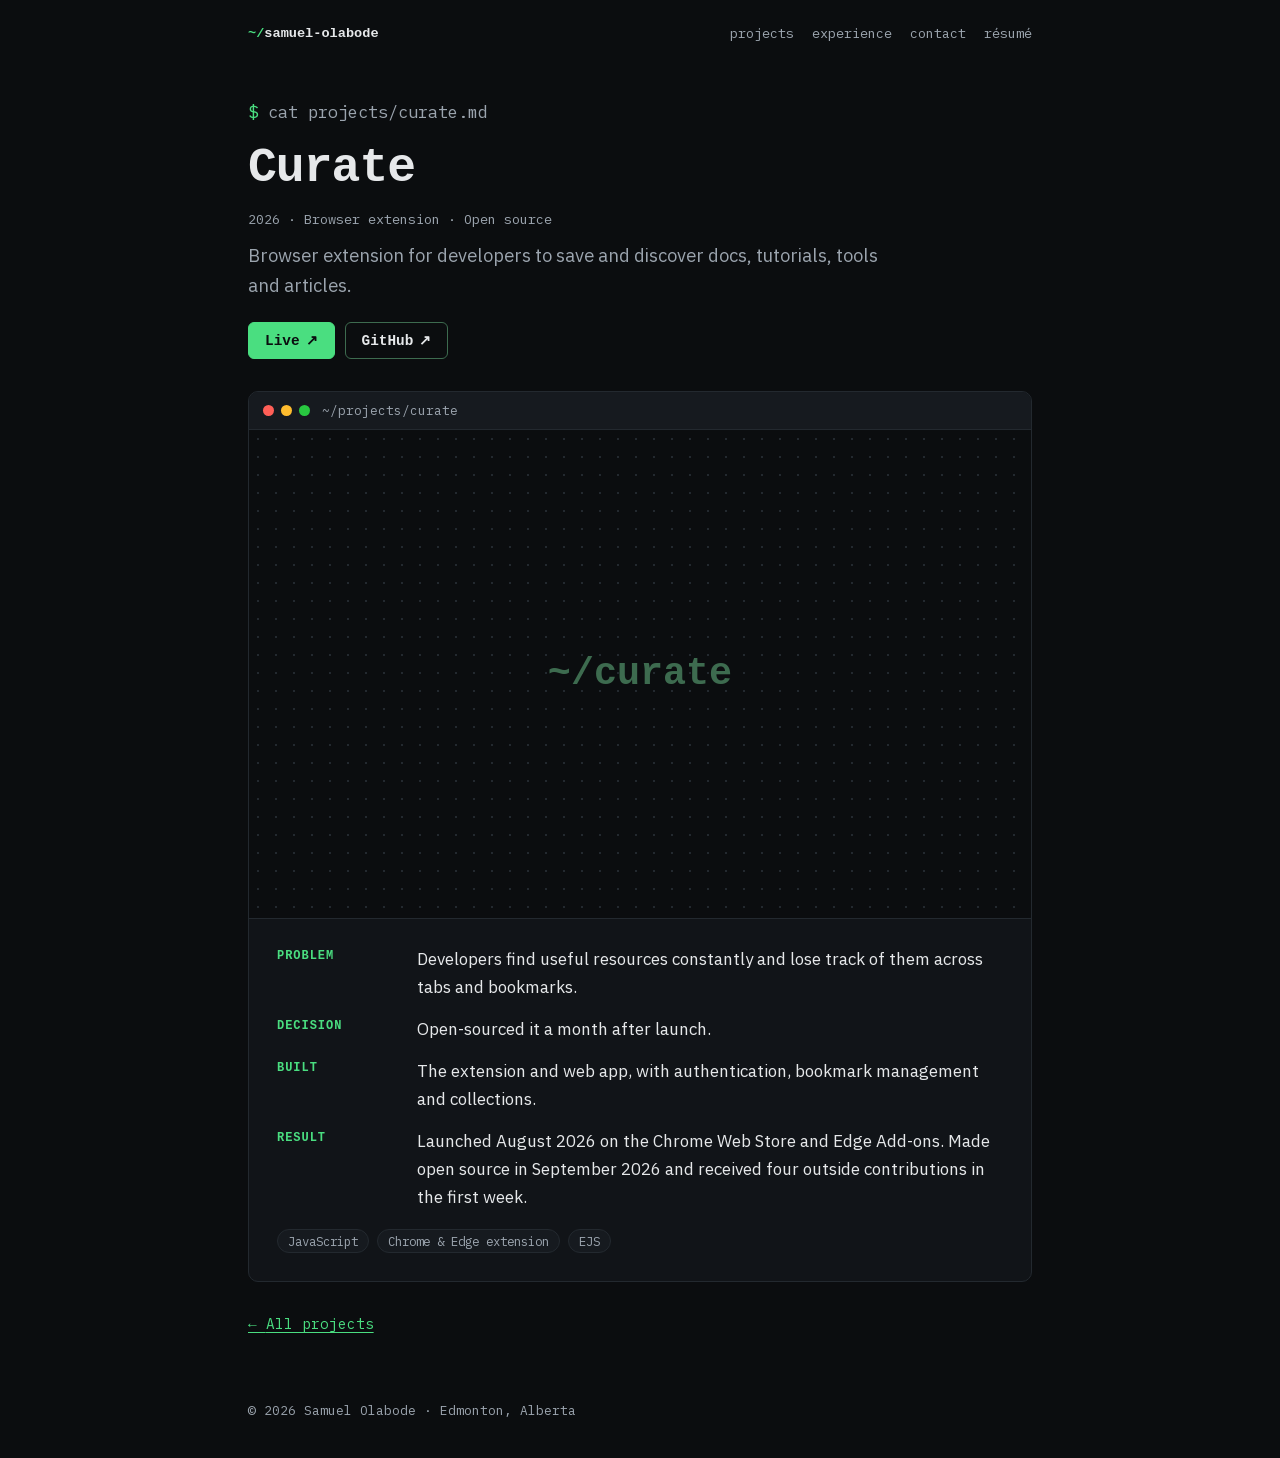
==== projects/curate/index.html @ 2cb4dd78 "Enhance index.html with additional metadata and links Added theme color and color scheme meta tags, " ====
<!DOCTYPE html>
<html lang="en">
<head>
  <meta charset="utf-8">
  <meta name="viewport" content="width=device-width, initial-scale=1">
  <title>Curate · Samuel Olabode</title>
  <meta name="description" content="Curate: a browser extension for developers to save and organize resources, live on the Chrome Web Store and Edge Add-ons. Case study by Samuel Olabode.">
  <meta name="author" content="Samuel Olabode">
  <meta name="theme-color" content="#0b0d0f">
  <meta name="color-scheme" content="dark">
  <link rel="canonical" href="https://devolabode.github.io/projects/curate/">
  <link rel="icon" href="/favicon.svg" type="image/svg+xml">
  <link rel="apple-touch-icon" href="/apple-touch-icon.png">

  <meta property="og:type" content="article">
  <meta property="og:title" content="Curate · Samuel Olabode">
  <meta property="og:description" content="A browser extension for developers to save and organize resources, live on the Chrome Web Store and Edge Add-ons.">
  <meta property="og:url" content="https://devolabode.github.io/projects/curate/">
  <meta property="og:site_name" content="Samuel Olabode">
  <meta property="og:image" content="https://devolabode.github.io/assets/og.png">
  <meta property="og:image:width" content="1200">
  <meta property="og:image:height" content="630">
  <meta property="og:image:alt" content="Terminal window reading: $ whoami, Samuel Olabode, full-stack and backend developer.">
  <meta name="twitter:card" content="summary_large_image">

  <link rel="preload" href="/assets/fonts/plex-mono-400.woff2" as="font" type="font/woff2" crossorigin>
  <link rel="preload" href="/assets/fonts/plex-mono-600.woff2" as="font" type="font/woff2" crossorigin>
  <link rel="preload" href="/assets/fonts/plex-sans-400.woff2" as="font" type="font/woff2" crossorigin>
  <link rel="stylesheet" href="/assets/site.css">
</head>
<body>

  <!-- Nav and footer are repeated on every page (index.html and projects/*/index.html). Keep them in sync. -->
  <nav class="wrap nav" aria-label="Main">
    <a class="brand" href="/"><span class="ps" aria-hidden="true">~/</span>samuel-olabode</a>
    <ul>
      <li><a href="/#projects">projects</a></li>
      <li><a href="/#experience">experience</a></li>
      <li><a href="/#contact">contact</a></li>
      <li><a href="/assets/resume.pdf">résumé</a></li>
    </ul>
  </nav>

  <header class="wrap page-head">
    <p class="cmd"><span class="ps">$</span> cat projects/curate.md</p>
    <h1>Curate</h1>
    <p class="meta">2026 · Browser extension · Open source</p>
    <p class="sub">Browser extension for developers to save and discover docs, tutorials, tools and articles.</p>
    <div class="actions">
      <a class="btn btn-primary" href="https://curate-eight-omega.vercel.app">Live <span class="sr-only">site for Curate</span><span aria-hidden="true">↗</span></a>
      <a class="btn" href="https://github.com/DevOlabode/curate">GitHub <span class="sr-only">repository for Curate</span><span aria-hidden="true">↗</span></a>
    </div>
  </header>

  <main class="wrap">
    <div class="term pane">
      <div class="bar" aria-hidden="true"><span class="dots"><i></i><i></i><i></i></span><span>~/projects/curate</span></div>
      <div class="shot" data-label="~/curate"><img src="/assets/curate.webp" alt="Screenshot of Curate" width="1600" height="1000" fetchpriority="high" onerror="this.remove()"></div>
      <div class="body">
        <dl>
          <dt>Problem</dt>
          <dd>Developers find useful resources constantly and lose track of them across tabs and bookmarks.</dd>
          <dt>Decision</dt>
          <dd>Open-sourced it a month after launch.</dd>
          <dt>Built</dt>
          <dd>The extension and web app, with authentication, bookmark management and collections.</dd>
          <dt>Result</dt>
          <dd>Launched August 2026 on the Chrome Web Store and Edge Add-ons. Made open source in September 2026 and received four outside contributions in the first week.</dd>
          <!-- Room for more: Architecture, Lessons, ... (same dt/dd pattern) -->
        </dl>
        <ul class="pills" aria-label="Tech">
          <li>JavaScript</li><li>Chrome &amp; Edge extension</li><li>EJS</li>
        </ul>
      </div>
    </div>
    <a class="back" href="/#projects"><span aria-hidden="true">← </span>All projects</a>
  </main>

  <footer class="wrap">© 2026 Samuel Olabode · Edmonton, Alberta</footer>

</body>
</html>
---- assets/site.css ----
@font-face { font-family: "Plex Mono"; font-weight: 400; font-display: swap; src: url(fonts/plex-mono-400.woff2) format("woff2"); }
@font-face { font-family: "Plex Mono"; font-weight: 600; font-display: swap; src: url(fonts/plex-mono-600.woff2) format("woff2"); }
@font-face { font-family: "Plex Sans"; font-weight: 400; font-display: swap; src: url(fonts/plex-sans-400.woff2) format("woff2"); }

:root {
  --bg: #0b0d0f;
  --surface: #111418;
  --bar: #161a1f;
  --border: #23292f;
  --border-hi: #3d6b4f;
  --text: #e6e8ea;
  --muted: #9ba4ae;
  --accent: #4ade80;
  --accent-soft: #12261b;
  --mono: "Plex Mono", ui-monospace, SFMono-Regular, Menlo, Consolas, monospace;
  --sans: "Plex Sans", system-ui, -apple-system, "Segoe UI", sans-serif;
  --radius: 10px;
  color-scheme: dark;
}

*, *::before, *::after { box-sizing: border-box; }
html { -webkit-text-size-adjust: 100%; scroll-behavior: smooth; }
body {
  margin: 0;
  background: var(--bg);
  color: var(--text);
  font: 400 1.0625rem/1.65 var(--sans);
}
h1, h2, h3 { font-family: var(--mono); font-weight: 600; line-height: 1.2; margin: 0; }
p { margin: 0; }
a { color: var(--accent); text-underline-offset: 3px; text-decoration-thickness: 1px; }
a:hover { text-decoration-thickness: 2px; }
:focus-visible { outline: 2px solid var(--accent); outline-offset: 3px; border-radius: 4px; }
code { font: .9em var(--mono); color: var(--text); }
.sr-only { position: absolute; width: 1px; height: 1px; padding: 0; margin: -1px; overflow: hidden; clip: rect(0 0 0 0); white-space: nowrap; border: 0; }
.ps { color: var(--accent); }
.muted { color: var(--muted); }

.wrap { max-width: 52rem; margin-inline: auto; padding-inline: 16px; }

/* Nav */
.nav {
  display: flex; flex-wrap: wrap; align-items: center; justify-content: space-between;
  gap: 6px 20px; padding-block: 18px;
  font: .85rem var(--mono);
}
.nav a { color: var(--muted); text-decoration: none; }
.nav a:hover { color: var(--text); }
.nav .brand { color: var(--text); font-weight: 600; }
.nav ul { display: flex; flex-wrap: wrap; gap: 4px 18px; margin: 0; padding: 0; list-style: none; }

/* Terminal chrome, shared by the intro window and project panes */
.term { background: var(--surface); border: 1px solid var(--border); border-radius: var(--radius); overflow: hidden; }
.bar {
  display: flex; align-items: center; gap: 12px;
  padding: 10px 14px;
  background: var(--bar);
  border-bottom: 1px solid var(--border);
  font: .8rem var(--mono); color: var(--muted);
}
.dots { display: flex; gap: 7px; }
.dots i { width: 11px; height: 11px; border-radius: 50%; background: #ff5f57; }
.dots i:nth-child(2) { background: #febc2e; }
.dots i:nth-child(3) { background: #28c840; }
.bar span:last-child { overflow: hidden; text-overflow: ellipsis; white-space: nowrap; }

/* Intro */
.hero { padding-top: 16px; }
.hero .body { padding: 24px 20px 28px; }
.cmd { font-family: var(--mono); color: var(--muted); margin-bottom: 14px; }
.typed {
  display: inline-block; vertical-align: bottom;
  width: 6ch; overflow: hidden; white-space: nowrap;
  color: var(--text);
  animation: type .7s steps(6) .4s both;
}
.cursor {
  display: inline-block; vertical-align: text-bottom;
  width: .6em; height: 1.15em; margin-left: 3px;
  background: var(--accent);
  animation: blink 1.1s step-end infinite;
}
@keyframes type { from { width: 0; } }
@keyframes blink { 50% { opacity: 0; } }
@media (prefers-reduced-motion: reduce) {
  .typed, .cursor { animation: none; }
  html { scroll-behavior: auto; }
}
h1 { font-size: clamp(1.9rem, 7.5vw, 3rem); letter-spacing: -.02em; margin-bottom: 12px; }
.lead { font-size: 1.15rem; color: var(--muted); max-width: 36em; }
.now {
  margin-top: 22px; padding: 10px 14px;
  font: .9rem/1.55 var(--mono);
  background: var(--accent-soft);
  border-left: 3px solid var(--accent);
  border-radius: 0 6px 6px 0;
}
.now b { color: var(--accent); font-weight: 600; }

.actions { display: flex; flex-wrap: wrap; gap: 10px; margin-top: 22px; }
.btn {
  display: inline-flex; align-items: center; gap: 6px;
  padding: 9px 16px;
  font: 600 .9rem var(--mono);
  text-decoration: none;
  color: var(--text);
  border: 1px solid var(--border-hi);
  border-radius: 6px;
  transition: border-color .15s, background-color .15s;
}
.btn:hover { border-color: var(--accent); background: var(--accent-soft); }
.btn-primary { background: var(--accent); border-color: var(--accent); color: var(--bg); }
.btn-primary:hover { background: #6ee7a0; border-color: #6ee7a0; }

.pills { display: flex; flex-wrap: wrap; gap: 8px; padding: 0; margin: 0; list-style: none; }
.pills li {
  font: .78rem var(--mono); color: var(--muted);
  padding: 3px 10px;
  background: var(--bar); border: 1px solid var(--border); border-radius: 999px;
}
.skills { margin-top: 16px; }
.skills li { color: var(--text); }

/* Sections */
section { padding-top: 64px; }
h2 {
  display: flex; align-items: center; gap: 14px;
  font-size: 1.05rem; margin-bottom: 24px;
}
h2::after { content: ""; flex: 1; height: 1px; background: var(--border); }

/* Project panes */
.pane { margin-bottom: 24px; transition: border-color .15s; }
.pane:hover { border-color: var(--border-hi); }
.shot {
  position: relative; aspect-ratio: 16 / 10;
  border-bottom: 1px solid var(--border);
  background: radial-gradient(var(--border) 1px, transparent 1px) 0 0 / 18px 18px, var(--bg);
}
/* Cover shown until the screenshot in assets/ exists (the img removes itself on 404) */
.shot::before {
  content: attr(data-label) / "";
  position: absolute; inset: 0;
  display: grid; place-items: center;
  font: 600 clamp(1.4rem, 6vw, 2.4rem) var(--mono); color: var(--border-hi);
}
.shot img { position: absolute; inset: 0; width: 100%; height: 100%; object-fit: cover; }
.pane .body { padding: 20px; }
.pane h3 { font-size: 1.3rem; }
.meta { font: .8rem var(--mono); color: var(--muted); margin-top: 4px; }
.sub { color: var(--muted); margin: 12px 0 18px; }
dl { margin: 0; }
dt { font: 600 .75rem var(--mono); text-transform: uppercase; letter-spacing: .08em; color: var(--accent); }
dd { margin: 2px 0 14px; }
.pane .pills { margin-top: 4px; }

/* Project page */
.page-head { padding-top: 24px; margin-bottom: 32px; }
.page-head .meta { font-size: .85rem; }
.page-head .sub { font-size: 1.15rem; max-width: 36em; margin-bottom: 0; }
.back { display: inline-block; margin-top: 8px; font: .9rem var(--mono); }

/* Experience */
.xp { list-style: none; margin: 0; padding: 0; }
.xp li { padding: 18px 0; border-top: 1px dashed var(--border); }
.xp li:first-child { border-top: 0; padding-top: 0; }
.xp time { display: block; font: .8rem var(--mono); color: var(--muted); }
.xp h3 { font-size: 1rem; margin: 2px 0 6px; }

.about p { max-width: 38em; }

.contact { display: grid; grid-template-columns: max-content 1fr; gap: 8px 16px; font-family: var(--mono); font-size: .875rem; }
.contact dt { font: inherit; text-transform: none; letter-spacing: 0; color: var(--muted); }
.contact dd { margin: 0; overflow-wrap: anywhere; }

footer { padding: 64px 0 40px; font: .8rem var(--mono); color: var(--muted); }

@media (min-width: 640px) {
  .wrap { padding-inline: 24px; }
  .nav { padding-block: 24px; }
  .hero, .page-head { padding-top: 32px; }
  .hero .body { padding: 32px 36px 36px; }
  .pane .body { padding: 26px 28px 28px; }
  .pane dl { display: grid; grid-template-columns: 7.5rem 1fr; column-gap: 20px; }
  .pane dt { padding-top: 4px; }
  .pane dd { margin: 0 0 14px; }
  .xp li { display: grid; grid-template-columns: 9rem 1fr; gap: 20px; }
  .xp time { padding-top: 2px; }
  section { padding-top: 80px; }
  .contact { font-size: .95rem; column-gap: 24px; }
}
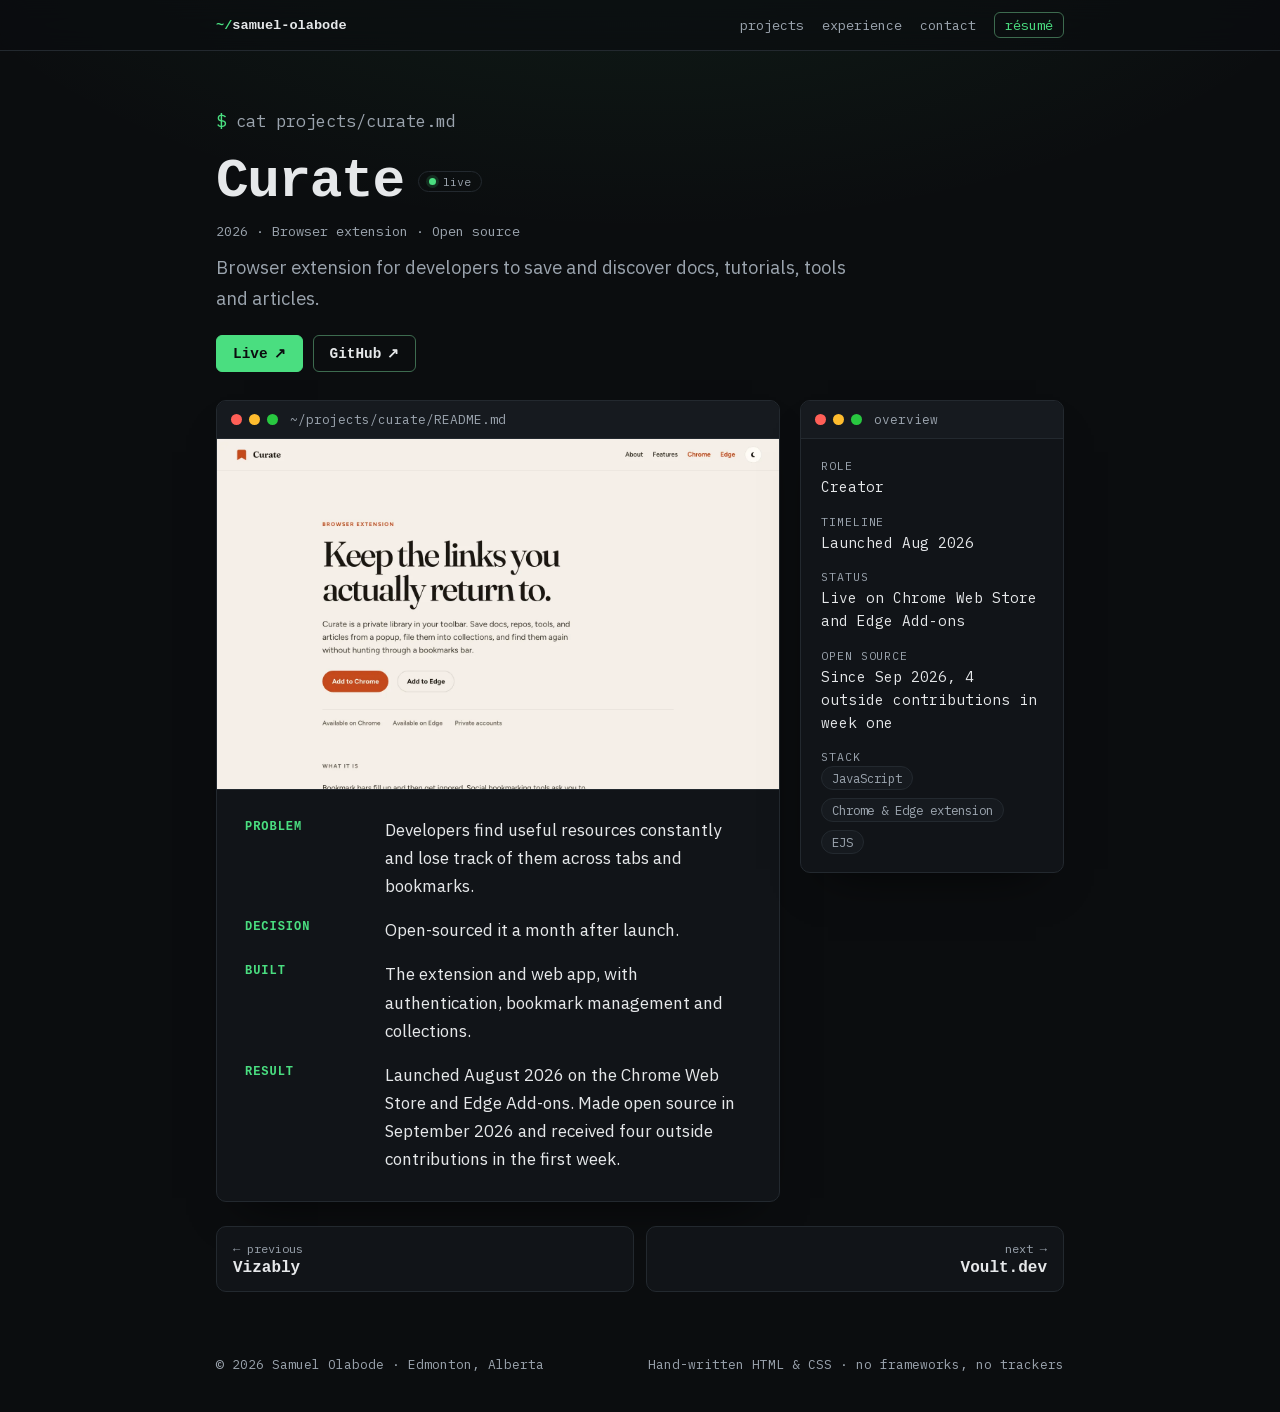
==== commit 56a5b85a: "Refactor project pages for consistency and accessibility Updated project HTML files to include a ski" ====
--- a/projects/curate/index.html
+++ b/projects/curate/index.html
@@ -30,53 +30,75 @@
 </head>
 <body>
 
-  <!-- Nav and footer are repeated on every page (index.html and projects/*/index.html). Keep them in sync. -->
-  <nav class="wrap nav" aria-label="Main">
-    <a class="brand" href="/"><span class="ps" aria-hidden="true">~/</span>samuel-olabode</a>
-    <ul>
-      <li><a href="/#projects">projects</a></li>
-      <li><a href="/#experience">experience</a></li>
-      <li><a href="/#contact">contact</a></li>
-      <li><a href="/assets/resume.pdf">résumé</a></li>
-    </ul>
-  </nav>
-
-  <header class="wrap page-head">
-    <p class="cmd"><span class="ps">$</span> cat projects/curate.md</p>
-    <h1>Curate</h1>
-    <p class="meta">2026 · Browser extension · Open source</p>
-    <p class="sub">Browser extension for developers to save and discover docs, tutorials, tools and articles.</p>
-    <div class="actions">
-      <a class="btn btn-primary" href="https://curate-eight-omega.vercel.app">Live <span class="sr-only">site for Curate</span><span aria-hidden="true">↗</span></a>
-      <a class="btn" href="https://github.com/DevOlabode/curate">GitHub <span class="sr-only">repository for Curate</span><span aria-hidden="true">↗</span></a>
-    </div>
+  <!-- Skip link, nav and footer are repeated on every page (index.html and projects/*/index.html). Keep them in sync. -->
+  <a class="skip" href="#main">Skip to content</a>
+  <header class="topbar">
+    <nav class="wrap nav" aria-label="Main">
+      <a class="brand" href="/"><span class="ps" aria-hidden="true">~/</span>samuel-olabode</a>
+      <ul>
+        <li><a href="/#projects">projects</a></li>
+        <li><a href="/#experience">experience</a></li>
+        <li><a href="/#contact">contact</a></li>
+        <li><a class="nav-cta" href="/assets/resume.pdf" target="_blank" rel="noopener">résumé</a></li>
+      </ul>
+    </nav>
   </header>
 
-  <main class="wrap">
-    <div class="term pane">
-      <div class="bar" aria-hidden="true"><span class="dots"><i></i><i></i><i></i></span><span>~/projects/curate</span></div>
-      <div class="shot" data-label="~/curate"><img src="/assets/curate.webp" alt="Screenshot of Curate" width="1600" height="1000" fetchpriority="high" onerror="this.remove()"></div>
-      <div class="body">
-        <dl>
-          <dt>Problem</dt>
-          <dd>Developers find useful resources constantly and lose track of them across tabs and bookmarks.</dd>
-          <dt>Decision</dt>
-          <dd>Open-sourced it a month after launch.</dd>
-          <dt>Built</dt>
-          <dd>The extension and web app, with authentication, bookmark management and collections.</dd>
-          <dt>Result</dt>
-          <dd>Launched August 2026 on the Chrome Web Store and Edge Add-ons. Made open source in September 2026 and received four outside contributions in the first week.</dd>
-          <!-- Room for more: Architecture, Lessons, ... (same dt/dd pattern) -->
-        </dl>
-        <ul class="pills" aria-label="Tech">
-          <li>JavaScript</li><li>Chrome &amp; Edge extension</li><li>EJS</li>
-        </ul>
+  <main id="main" class="wrap">
+    <div class="page-head">
+      <p class="cmd"><span class="ps">$</span> cat projects/curate.md</p>
+      <div class="head-row"><h1>Curate</h1><span class="badge">live</span></div>
+      <p class="meta">2026 · Browser extension · Open source</p>
+      <p class="sub">Browser extension for developers to save and discover docs, tutorials, tools and articles.</p>
+      <div class="actions">
+        <a class="btn btn-primary" href="https://curate-eight-omega.vercel.app" target="_blank" rel="noopener">Live <span class="sr-only">site for Curate</span><span aria-hidden="true">↗</span></a>
+        <a class="btn" href="https://github.com/DevOlabode/curate" target="_blank" rel="noopener">GitHub <span class="sr-only">repository for Curate</span><span aria-hidden="true">↗</span></a>
       </div>
     </div>
-    <a class="back" href="/#projects"><span aria-hidden="true">← </span>All projects</a>
+
+    <div class="case">
+      <article class="term pane">
+        <div class="bar" aria-hidden="true"><span class="dots"><i></i><i></i><i></i></span><span>~/projects/curate/README.md</span></div>
+        <div class="shot" data-label="~/curate"><img src="/assets/curate.webp" alt="Screenshot of Curate" width="1600" height="1000" fetchpriority="high" onerror="this.remove()"></div>
+        <div class="body">
+          <dl class="story">
+            <dt>Problem</dt>
+            <dd>Developers find useful resources constantly and lose track of them across tabs and bookmarks.</dd>
+            <dt>Decision</dt>
+            <dd>Open-sourced it a month after launch.</dd>
+            <dt>Built</dt>
+            <dd>The extension and web app, with authentication, bookmark management and collections.</dd>
+            <dt>Result</dt>
+            <dd>Launched August 2026 on the Chrome Web Store and Edge Add-ons. Made open source in September 2026 and received four outside contributions in the first week.</dd>
+            <!-- Room for more: Architecture, Lessons, ... (same dt/dd pattern) -->
+          </dl>
+        </div>
+      </article>
+
+      <aside class="term overview" aria-label="Project overview">
+        <div class="bar" aria-hidden="true"><span class="dots"><i></i><i></i><i></i></span><span>overview</span></div>
+        <div class="body">
+          <dl class="kv stacked">
+            <dt>Role</dt><dd>Creator</dd>
+            <dt>Timeline</dt><dd>Launched Aug 2026</dd>
+            <dt>Status</dt><dd>Live on Chrome Web Store and Edge Add-ons</dd>
+            <dt>Open source</dt><dd>Since Sep 2026, 4 outside contributions in week one</dd>
+            <dt>Stack</dt><dd><ul class="pills"><li>JavaScript</li><li>Chrome &amp; Edge extension</li><li>EJS</li></ul></dd>
+          </dl>
+        </div>
+      </aside>
+    </div>
+
+    <nav class="pager" aria-label="More projects">
+      <a href="/projects/vizably/"><small>← previous</small>Vizably</a>
+      <a class="next" href="/projects/voult/"><small>next →</small>Voult.dev</a>
+    </nav>
   </main>
 
-  <footer class="wrap">© 2026 Samuel Olabode · Edmonton, Alberta</footer>
+  <footer class="wrap">
+    <span>© 2026 Samuel Olabode · Edmonton, Alberta</span>
+    <span>Hand-written HTML &amp; CSS · no frameworks, no trackers</span>
+  </footer>
 
 </body>
 </html>
--- a/assets/site.css
+++ b/assets/site.css
@@ -12,45 +12,66 @@
   --muted: #9ba4ae;
   --accent: #4ade80;
   --accent-soft: #12261b;
+  --amber: #fbbf24;
   --mono: "Plex Mono", ui-monospace, SFMono-Regular, Menlo, Consolas, monospace;
   --sans: "Plex Sans", system-ui, -apple-system, "Segoe UI", sans-serif;
   --radius: 10px;
+  --max: 56rem;
   color-scheme: dark;
 }
 
 *, *::before, *::after { box-sizing: border-box; }
-html { -webkit-text-size-adjust: 100%; scroll-behavior: smooth; }
+html { -webkit-text-size-adjust: 100%; scroll-behavior: smooth; scroll-padding-top: 80px; }
 body {
   margin: 0;
-  background: var(--bg);
   color: var(--text);
   font: 400 1.0625rem/1.65 var(--sans);
-}
+  background: radial-gradient(1100px 560px at 50% -160px, rgb(74 222 128 / .09), transparent 70%) no-repeat, var(--bg);
+}
+::selection { background: var(--accent); color: var(--bg); }
 h1, h2, h3 { font-family: var(--mono); font-weight: 600; line-height: 1.2; margin: 0; }
 p { margin: 0; }
 a { color: var(--accent); text-underline-offset: 3px; text-decoration-thickness: 1px; }
 a:hover { text-decoration-thickness: 2px; }
+a[target="_blank"]:not(.btn, .nav-cta)::after { content: "↗" / ""; display: inline-block; margin-left: 2px; font-size: .75em; }
 :focus-visible { outline: 2px solid var(--accent); outline-offset: 3px; border-radius: 4px; }
 code { font: .9em var(--mono); color: var(--text); }
 .sr-only { position: absolute; width: 1px; height: 1px; padding: 0; margin: -1px; overflow: hidden; clip: rect(0 0 0 0); white-space: nowrap; border: 0; }
 .ps { color: var(--accent); }
 .muted { color: var(--muted); }
-
-.wrap { max-width: 52rem; margin-inline: auto; padding-inline: 16px; }
-
-/* Nav */
+.skip {
+  position: absolute; left: 16px; top: -100px; z-index: 20;
+  padding: 8px 14px; border-radius: 6px;
+  background: var(--accent); color: var(--bg); font: 600 .9rem var(--mono); text-decoration: none;
+}
+.skip:focus { top: 12px; }
+
+.wrap { max-width: var(--max); margin-inline: auto; padding-inline: 16px; }
+
+/* Top bar */
+.topbar { border-bottom: 1px solid var(--border); background: rgb(11 13 15 / .85); }
+@supports (backdrop-filter: blur(1px)) or (-webkit-backdrop-filter: blur(1px)) {
+  .topbar { background: rgb(11 13 15 / .6); -webkit-backdrop-filter: blur(12px); backdrop-filter: blur(12px); }
+}
 .nav {
   display: flex; flex-wrap: wrap; align-items: center; justify-content: space-between;
-  gap: 6px 20px; padding-block: 18px;
+  gap: 8px 20px; padding-block: 14px;
   font: .85rem var(--mono);
 }
 .nav a { color: var(--muted); text-decoration: none; }
 .nav a:hover { color: var(--text); }
 .nav .brand { color: var(--text); font-weight: 600; }
-.nav ul { display: flex; flex-wrap: wrap; gap: 4px 18px; margin: 0; padding: 0; list-style: none; }
-
-/* Terminal chrome, shared by the intro window and project panes */
-.term { background: var(--surface); border: 1px solid var(--border); border-radius: var(--radius); overflow: hidden; }
+.nav ul { display: flex; flex-wrap: wrap; align-items: center; gap: 4px 18px; margin: 0; padding: 0; list-style: none; }
+.nav .nav-cta { color: var(--accent); border: 1px solid var(--border-hi); border-radius: 6px; padding: 3px 10px; }
+.nav .nav-cta:hover { color: var(--accent); border-color: var(--accent); background: var(--accent-soft); }
+
+/* Terminal chrome */
+.term {
+  background: var(--surface);
+  border: 1px solid var(--border); border-radius: var(--radius);
+  overflow: hidden;
+  box-shadow: 0 24px 48px -28px rgb(0 0 0 / .8);
+}
 .bar {
   display: flex; align-items: center; gap: 12px;
   padding: 10px 14px;
@@ -58,14 +79,21 @@
   border-bottom: 1px solid var(--border);
   font: .8rem var(--mono); color: var(--muted);
 }
-.dots { display: flex; gap: 7px; }
+.dots { display: flex; gap: 7px; flex: none; }
 .dots i { width: 11px; height: 11px; border-radius: 50%; background: #ff5f57; }
 .dots i:nth-child(2) { background: #febc2e; }
 .dots i:nth-child(3) { background: #28c840; }
 .bar span:last-child { overflow: hidden; text-overflow: ellipsis; white-space: nowrap; }
 
-/* Intro */
-.hero { padding-top: 16px; }
+/* Hero */
+.hero { position: relative; padding-top: 32px; }
+.hero::before {
+  content: ""; position: absolute; z-index: -1; inset: -60px 0 auto; height: 560px; pointer-events: none;
+  background: radial-gradient(var(--border) 1px, transparent 1px) 0 0 / 22px 22px;
+  -webkit-mask-image: radial-gradient(ellipse 60% 55% at 50% 40%, #000 20%, transparent 75%);
+  mask-image: radial-gradient(ellipse 60% 55% at 50% 40%, #000 20%, transparent 75%);
+}
+.hero .term { box-shadow: 0 0 0 1px rgb(74 222 128 / .06), 0 40px 90px -40px rgb(74 222 128 / .22), 0 24px 48px -24px rgb(0 0 0 / .8); }
 .hero .body { padding: 24px 20px 28px; }
 .cmd { font-family: var(--mono); color: var(--muted); margin-bottom: 14px; }
 .typed {
@@ -85,9 +113,11 @@
 @media (prefers-reduced-motion: reduce) {
   .typed, .cursor { animation: none; }
   html { scroll-behavior: auto; }
-}
-h1 { font-size: clamp(1.9rem, 7.5vw, 3rem); letter-spacing: -.02em; margin-bottom: 12px; }
-.lead { font-size: 1.15rem; color: var(--muted); max-width: 36em; }
+  * { transition: none !important; }
+}
+h1 { font-size: clamp(2rem, 8vw, 3.4rem); letter-spacing: -.025em; margin-bottom: 10px; }
+.role { font: 600 clamp(1rem, 3.6vw, 1.2rem) var(--mono); color: var(--accent); margin-bottom: 14px; }
+.lead { font-size: 1.15rem; color: var(--muted); max-width: 34em; }
 .now {
   margin-top: 22px; padding: 10px 14px;
   font: .9rem/1.55 var(--mono);
@@ -96,7 +126,25 @@
   border-radius: 0 6px 6px 0;
 }
 .now b { color: var(--accent); font-weight: 600; }
-
+.statusline {
+  display: flex; justify-content: space-between; gap: 12px;
+  background: var(--bar); border-top: 1px solid var(--border);
+  font: .72rem/1 var(--mono); color: var(--muted);
+}
+.statusline span { padding: 6px 0; }
+.statusline .mode { padding-inline: 10px; background: var(--accent); color: var(--bg); font-weight: 600; }
+.statusline .file { display: none; }
+.statusline span:last-child { padding-right: 14px; }
+
+.skills { margin-top: 24px; }
+.skills li { color: var(--text); }
+
+.stats { display: grid; grid-template-columns: repeat(2, minmax(0, 1fr)); gap: 12px; margin: 28px 0 0; padding: 0; list-style: none; }
+.stats li { padding: 16px 18px; background: var(--surface); border: 1px solid var(--border); border-radius: var(--radius); }
+.stats b { display: block; font: 600 1.75rem/1.1 var(--mono); color: var(--accent); }
+.stats span { display: block; margin-top: 6px; font-size: .85rem; line-height: 1.45; color: var(--muted); }
+
+/* Buttons and pills */
 .actions { display: flex; flex-wrap: wrap; gap: 10px; margin-top: 22px; }
 .btn {
   display: inline-flex; align-items: center; gap: 6px;
@@ -106,11 +154,11 @@
   color: var(--text);
   border: 1px solid var(--border-hi);
   border-radius: 6px;
-  transition: border-color .15s, background-color .15s;
+  transition: border-color .15s, background-color .15s, box-shadow .15s;
 }
 .btn:hover { border-color: var(--accent); background: var(--accent-soft); }
 .btn-primary { background: var(--accent); border-color: var(--accent); color: var(--bg); }
-.btn-primary:hover { background: #6ee7a0; border-color: #6ee7a0; }
+.btn-primary:hover { background: #6ee7a0; border-color: #6ee7a0; box-shadow: 0 0 0 4px rgb(74 222 128 / .15); }
 
 .pills { display: flex; flex-wrap: wrap; gap: 8px; padding: 0; margin: 0; list-style: none; }
 .pills li {
@@ -118,74 +166,145 @@
   padding: 3px 10px;
   background: var(--bar); border: 1px solid var(--border); border-radius: 999px;
 }
-.skills { margin-top: 16px; }
-.skills li { color: var(--text); }
+
+.badge {
+  display: inline-flex; align-items: center; gap: 7px; flex: none;
+  padding: 2px 10px;
+  font: .72rem var(--mono); color: var(--muted);
+  border: 1px solid var(--border); border-radius: 999px;
+}
+.badge::before { content: ""; width: 7px; height: 7px; border-radius: 50%; background: var(--accent); box-shadow: 0 0 0 3px rgb(74 222 128 / .15); }
+.badge.soon::before { background: var(--amber); box-shadow: 0 0 0 3px rgb(251 191 36 / .15); }
 
 /* Sections */
-section { padding-top: 64px; }
+section { padding-top: 72px; }
 h2 {
   display: flex; align-items: center; gap: 14px;
   font-size: 1.05rem; margin-bottom: 24px;
 }
 h2::after { content: ""; flex: 1; height: 1px; background: var(--border); }
 
-/* Project panes */
-.pane { margin-bottom: 24px; transition: border-color .15s; }
-.pane:hover { border-color: var(--border-hi); }
+/* Project cards (home) and panes (case studies) */
+.pane { margin-bottom: 20px; }
+.card { transition: border-color .2s, box-shadow .2s; }
+.card:hover { border-color: var(--border-hi); box-shadow: 0 0 0 1px rgb(74 222 128 / .08), 0 28px 56px -30px rgb(74 222 128 / .3); }
 .shot {
-  position: relative; aspect-ratio: 16 / 10;
+  position: relative; aspect-ratio: 16 / 10; overflow: hidden;
   border-bottom: 1px solid var(--border);
-  background: radial-gradient(var(--border) 1px, transparent 1px) 0 0 / 18px 18px, var(--bg);
+  background:
+    radial-gradient(60% 70% at 50% 50%, rgb(74 222 128 / .07), transparent 70%),
+    radial-gradient(var(--border) 1px, transparent 1px) 0 0 / 18px 18px,
+    var(--bg);
 }
 /* Cover shown until the screenshot in assets/ exists (the img removes itself on 404) */
 .shot::before {
   content: attr(data-label) / "";
   position: absolute; inset: 0;
   display: grid; place-items: center;
-  font: 600 clamp(1.4rem, 6vw, 2.4rem) var(--mono); color: var(--border-hi);
+  font: 600 clamp(1.3rem, 5vw, 2.2rem) var(--mono); color: var(--border-hi);
 }
 .shot img { position: absolute; inset: 0; width: 100%; height: 100%; object-fit: cover; }
 .pane .body { padding: 20px; }
-.pane h3 { font-size: 1.3rem; }
+.card-head { display: flex; flex-wrap: wrap; align-items: center; justify-content: space-between; gap: 6px 12px; }
+.card h3 { font-size: 1.35rem; }
+.card h3 a { color: var(--text); text-decoration: none; }
+.card h3 a:hover { color: var(--accent); }
 .meta { font: .8rem var(--mono); color: var(--muted); margin-top: 4px; }
 .sub { color: var(--muted); margin: 12px 0 18px; }
-dl { margin: 0; }
-dt { font: 600 .75rem var(--mono); text-transform: uppercase; letter-spacing: .08em; color: var(--accent); }
-dd { margin: 2px 0 14px; }
-.pane .pills { margin-top: 4px; }
-
-/* Project page */
-.page-head { padding-top: 24px; margin-bottom: 32px; }
-.page-head .meta { font-size: .85rem; }
+
+/* Problem / Decision / Built / Result */
+.story { margin: 0; }
+.story dt { font: 600 .75rem var(--mono); text-transform: uppercase; letter-spacing: .08em; color: var(--accent); }
+.story dd { margin: 2px 0 16px; }
+.story dd:last-of-type { margin-bottom: 0; }
+
+/* Key/value lists (about facts, contact, overview) */
+.kv { display: grid; margin: 0; font: .9rem/1.6 var(--mono); }
+.kv dt { color: var(--muted); }
+.kv dd { margin: 0 0 10px; overflow-wrap: anywhere; }
+.kv.stacked dt { font-size: .72rem; text-transform: uppercase; letter-spacing: .08em; }
+.kv.stacked dd { margin-bottom: 14px; }
+.kv.stacked dd:last-of-type { margin-bottom: 0; }
+
+/* Experience timeline */
+.xp { list-style: none; margin: 0; padding: 0; }
+.xp > li { position: relative; margin-left: 5px; padding: 0 0 32px 26px; border-left: 1px solid var(--border); }
+.xp > li:last-child { border-left-color: transparent; padding-bottom: 0; }
+.xp > li::before {
+  content: ""; position: absolute; left: -6px; top: 4px;
+  width: 11px; height: 11px; border-radius: 50%;
+  background: var(--bg); border: 2px solid var(--accent);
+}
+.xp time { display: block; font: .8rem var(--mono); color: var(--muted); }
+.xp h3 { font-size: 1.05rem; margin: 4px 0 8px; }
+.xp p { max-width: 40em; }
+.xp .pills { margin-top: 12px; }
+
+/* About */
+.about-grid { display: grid; gap: 24px; }
+.prose p { max-width: 38em; }
+.prose p + p { margin-top: 1em; }
+.facts { padding: 18px 20px; background: var(--surface); border: 1px solid var(--border); border-radius: var(--radius); align-self: start; }
+
+/* Contact */
+.cta .body { display: grid; gap: 28px; padding: 24px 20px; }
+.cta h3 { font-size: 1.5rem; margin-bottom: 8px; }
+.cta p { color: var(--muted); max-width: 30em; }
+
+/* Case study page */
+.page-head { padding-top: 32px; margin-bottom: 28px; }
+.page-head .head-row { display: flex; flex-wrap: wrap; align-items: center; gap: 8px 14px; }
+.page-head h1 { margin-bottom: 0; }
+.page-head .meta { font-size: .85rem; margin-top: 8px; }
 .page-head .sub { font-size: 1.15rem; max-width: 36em; margin-bottom: 0; }
-.back { display: inline-block; margin-top: 8px; font: .9rem var(--mono); }
-
-/* Experience */
-.xp { list-style: none; margin: 0; padding: 0; }
-.xp li { padding: 18px 0; border-top: 1px dashed var(--border); }
-.xp li:first-child { border-top: 0; padding-top: 0; }
-.xp time { display: block; font: .8rem var(--mono); color: var(--muted); }
-.xp h3 { font-size: 1rem; margin: 2px 0 6px; }
-
-.about p { max-width: 38em; }
-
-.contact { display: grid; grid-template-columns: max-content 1fr; gap: 8px 16px; font-family: var(--mono); font-size: .875rem; }
-.contact dt { font: inherit; text-transform: none; letter-spacing: 0; color: var(--muted); }
-.contact dd { margin: 0; overflow-wrap: anywhere; }
-
-footer { padding: 64px 0 40px; font: .8rem var(--mono); color: var(--muted); }
+.case { display: grid; gap: 20px; }
+.overview .body { padding: 18px 20px; }
+.pager { display: grid; grid-template-columns: 1fr 1fr; gap: 12px; margin-top: 24px; }
+.pager a {
+  display: block; padding: 14px 16px;
+  background: var(--surface); border: 1px solid var(--border); border-radius: var(--radius);
+  font: 600 1rem var(--mono); color: var(--text); text-decoration: none;
+  transition: border-color .15s;
+}
+.pager a:hover { border-color: var(--accent); }
+.pager small { display: block; margin-bottom: 2px; font: 400 .75rem var(--mono); color: var(--muted); }
+.pager .next { text-align: right; }
+
+footer {
+  display: flex; flex-wrap: wrap; justify-content: space-between; gap: 8px 24px;
+  padding-block: 64px 40px;
+  font: .8rem var(--mono); color: var(--muted);
+}
+
+@media (min-width: 480px) {
+  .kv:not(.stacked) { grid-template-columns: max-content 1fr; column-gap: 20px; row-gap: 8px; }
+  .kv:not(.stacked) dd { margin: 0; }
+}
 
 @media (min-width: 640px) {
   .wrap { padding-inline: 24px; }
-  .nav { padding-block: 24px; }
-  .hero, .page-head { padding-top: 32px; }
-  .hero .body { padding: 32px 36px 36px; }
+  .topbar { position: sticky; top: 0; z-index: 10; }
+  .nav { padding-block: 16px; }
+  .hero, .page-head { padding-top: 56px; }
+  .hero .body { padding: 36px 40px 40px; }
+  .statusline .file { display: inline; }
   .pane .body { padding: 26px 28px 28px; }
-  .pane dl { display: grid; grid-template-columns: 7.5rem 1fr; column-gap: 20px; }
-  .pane dt { padding-top: 4px; }
-  .pane dd { margin: 0 0 14px; }
-  .xp li { display: grid; grid-template-columns: 9rem 1fr; gap: 20px; }
-  .xp time { padding-top: 2px; }
-  section { padding-top: 80px; }
-  .contact { font-size: .95rem; column-gap: 24px; }
-}
+  .story { display: grid; grid-template-columns: 7.5rem 1fr; column-gap: 20px; }
+  .story dt { padding-top: 4px; }
+  .story dd { margin: 0 0 16px; }
+  section { padding-top: 96px; }
+  .cta .body { padding: 32px 36px; }
+}
+
+@media (min-width: 860px) {
+  .stats { grid-template-columns: repeat(4, minmax(0, 1fr)); }
+  .split { display: grid; grid-template-columns: minmax(0, 1fr) minmax(0, 1.1fr); }
+  .split .shot { align-self: start; margin: 24px 0 24px 24px; border: 1px solid var(--border); border-radius: 8px; }
+  .split .body { display: flex; flex-direction: column; }
+  .split .actions { margin-top: auto; padding-top: 20px; }
+  .about-grid { grid-template-columns: minmax(0, 1.6fr) minmax(0, 1fr); gap: 40px; }
+  .cta .body { grid-template-columns: minmax(0, 1fr) auto; align-items: center; gap: 48px; }
+  .case { grid-template-columns: minmax(0, 1fr) 16.5rem; align-items: start; }
+  .case .pane { margin-bottom: 0; }
+  .case .overview { position: sticky; top: 88px; }
+}
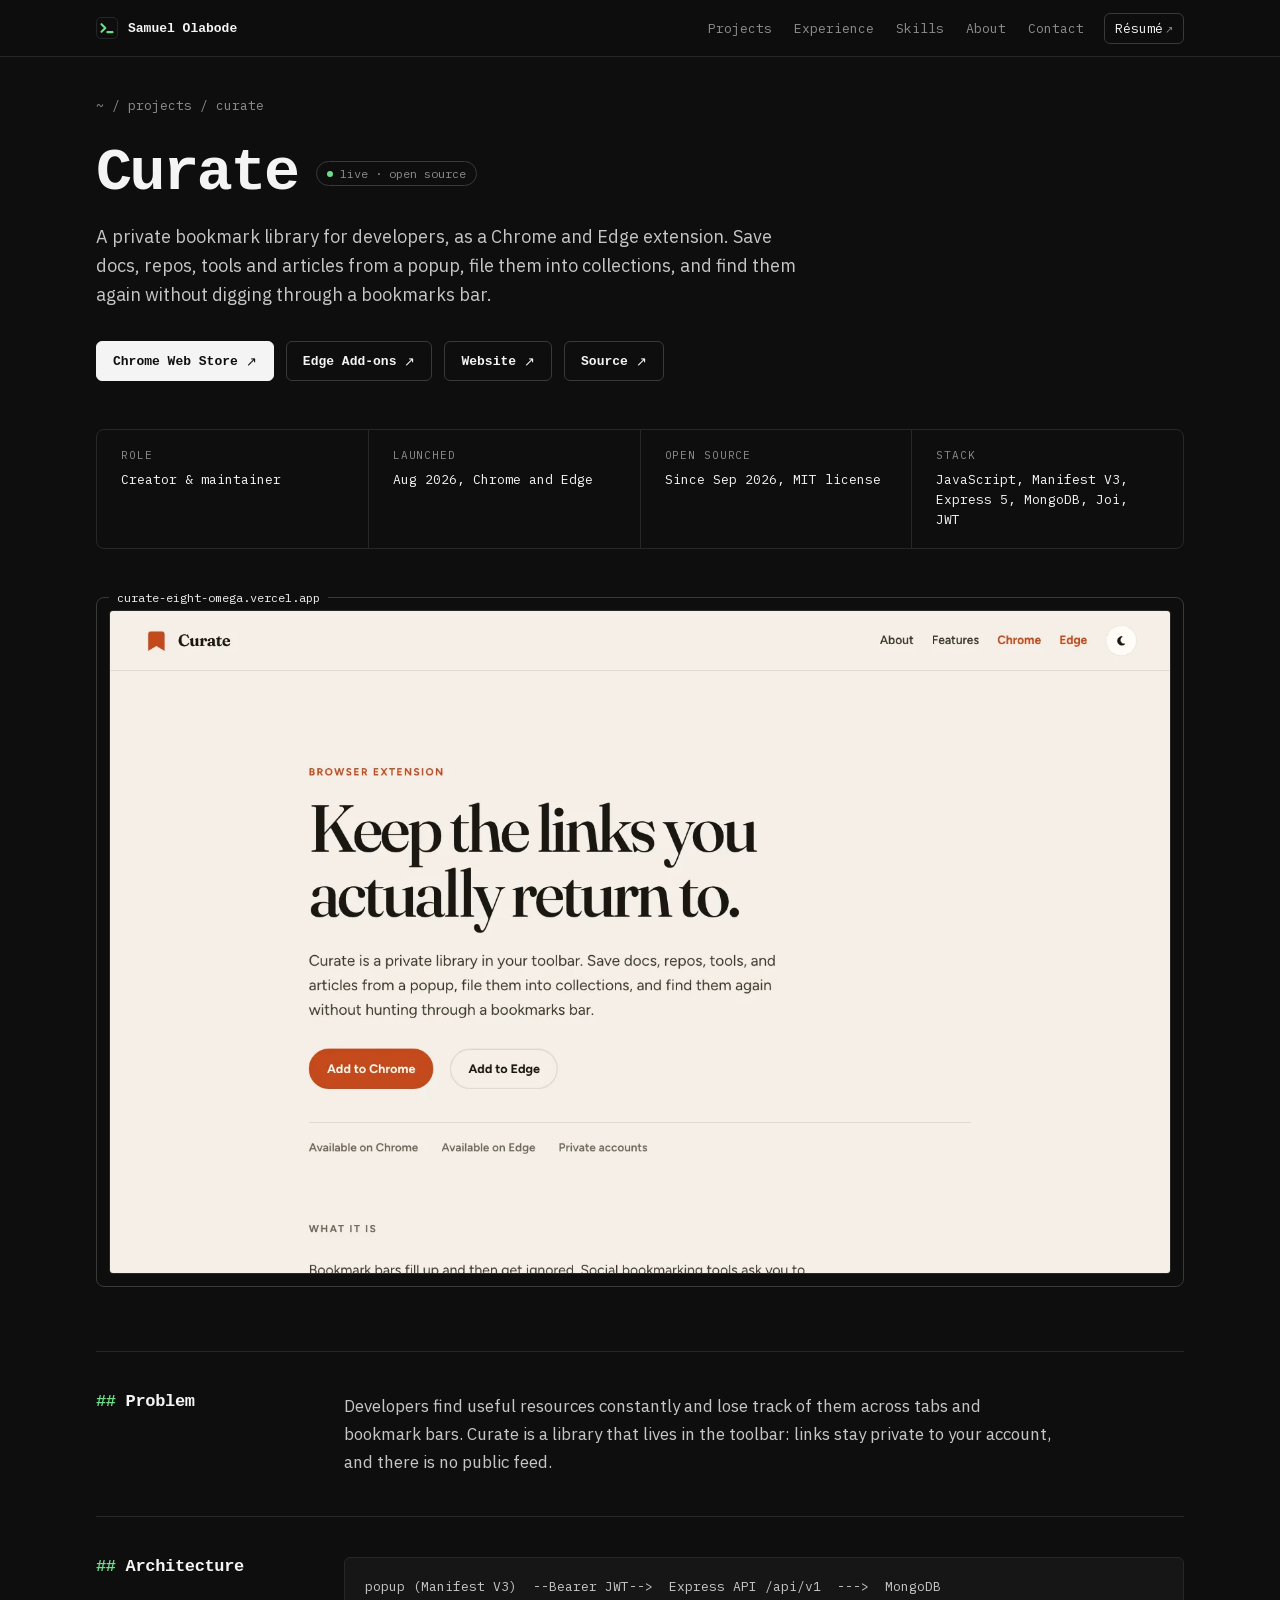
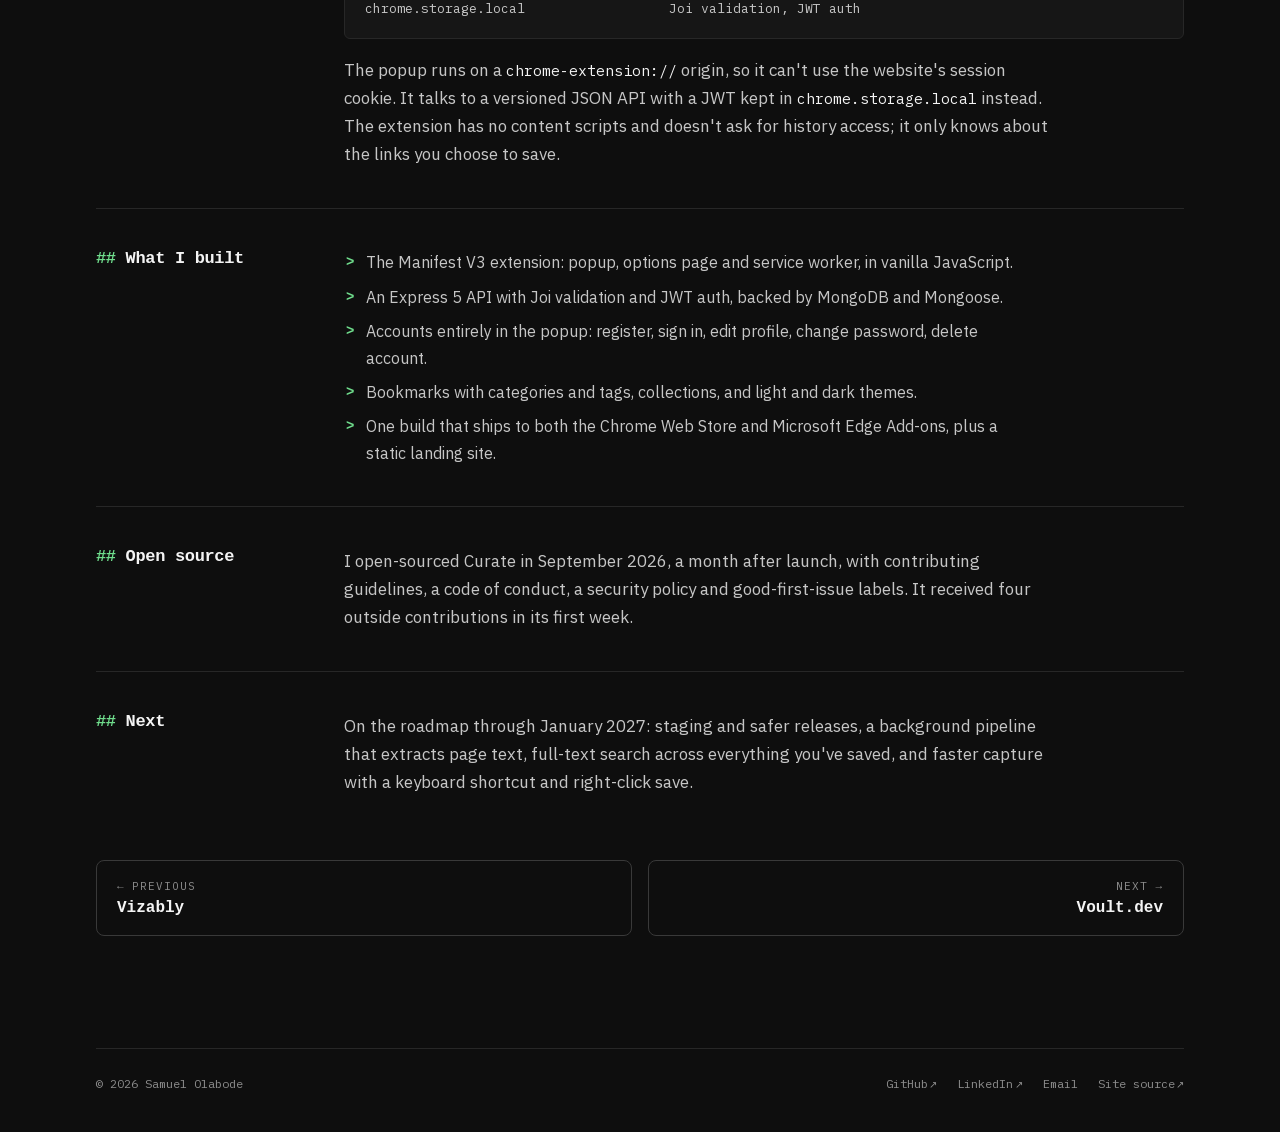
==== commit 89377357: "Update project metadata and improve visual consistency Modified project HTML files to enhance metada" ====
--- a/projects/curate/index.html
+++ b/projects/curate/index.html
@@ -3,24 +3,24 @@
 <head>
   <meta charset="utf-8">
   <meta name="viewport" content="width=device-width, initial-scale=1">
-  <title>Curate · Samuel Olabode</title>
-  <meta name="description" content="Curate: a browser extension for developers to save and organize resources, live on the Chrome Web Store and Edge Add-ons. Case study by Samuel Olabode.">
+  <title>Curate case study · Samuel Olabode</title>
+  <meta name="description" content="Curate: a private bookmark library for developers, live on the Chrome Web Store and Edge Add-ons and open source since September 2026. Case study by Samuel Olabode.">
   <meta name="author" content="Samuel Olabode">
-  <meta name="theme-color" content="#0b0d0f">
+  <meta name="theme-color" content="#0e0e0e">
   <meta name="color-scheme" content="dark">
   <link rel="canonical" href="https://devolabode.github.io/projects/curate/">
   <link rel="icon" href="/favicon.svg" type="image/svg+xml">
   <link rel="apple-touch-icon" href="/apple-touch-icon.png">
 
   <meta property="og:type" content="article">
-  <meta property="og:title" content="Curate · Samuel Olabode">
-  <meta property="og:description" content="A browser extension for developers to save and organize resources, live on the Chrome Web Store and Edge Add-ons.">
+  <meta property="og:title" content="Curate case study · Samuel Olabode">
+  <meta property="og:description" content="A private bookmark library for developers: a Manifest V3 extension on Chrome and Edge, backed by an Express and MongoDB API.">
   <meta property="og:url" content="https://devolabode.github.io/projects/curate/">
   <meta property="og:site_name" content="Samuel Olabode">
   <meta property="og:image" content="https://devolabode.github.io/assets/og.png">
   <meta property="og:image:width" content="1200">
   <meta property="og:image:height" content="630">
-  <meta property="og:image:alt" content="Terminal window reading: $ whoami, Samuel Olabode, full-stack and backend developer.">
+  <meta property="og:image:alt" content="Samuel Olabode, full-stack and backend developer. Voult.dev, Vizably, Curate.">
   <meta name="twitter:card" content="summary_large_image">
 
   <link rel="preload" href="/assets/fonts/plex-mono-400.woff2" as="font" type="font/woff2" crossorigin>
@@ -30,74 +30,107 @@
 </head>
 <body>
 
-  <!-- Skip link, nav and footer are repeated on every page (index.html and projects/*/index.html). Keep them in sync. -->
+  <!-- Skip link, top bar and footer are repeated on every page (index.html, 404.html, projects/*/index.html). Keep them in sync. -->
   <a class="skip" href="#main">Skip to content</a>
   <header class="topbar">
     <nav class="wrap nav" aria-label="Main">
-      <a class="brand" href="/"><span class="ps" aria-hidden="true">~/</span>samuel-olabode</a>
+      <a class="brand" href="/"><img src="/favicon.svg" width="22" height="22" alt="">Samuel Olabode</a>
       <ul>
-        <li><a href="/#projects">projects</a></li>
-        <li><a href="/#experience">experience</a></li>
-        <li><a href="/#contact">contact</a></li>
-        <li><a class="nav-cta" href="/assets/resume.pdf" target="_blank" rel="noopener">résumé</a></li>
+        <li class="opt"><a href="/#projects">Projects</a></li>
+        <li class="opt"><a href="/#experience">Experience</a></li>
+        <li class="opt"><a href="/#skills">Skills</a></li>
+        <li class="opt"><a href="/#about">About</a></li>
+        <li><a href="/#contact">Contact</a></li>
+        <li><a class="nav-cta" href="/assets/resume.pdf" target="_blank" rel="noopener">Résumé</a></li>
       </ul>
     </nav>
   </header>
 
   <main id="main" class="wrap">
-    <div class="page-head">
-      <p class="cmd"><span class="ps">$</span> cat projects/curate.md</p>
-      <div class="head-row"><h1>Curate</h1><span class="badge">live</span></div>
-      <p class="meta">2026 · Browser extension · Open source</p>
-      <p class="sub">Browser extension for developers to save and discover docs, tutorials, tools and articles.</p>
+    <nav class="crumbs" aria-label="Breadcrumb"><a href="/">~</a> / <a href="/#projects">projects</a> / <span aria-current="page">curate</span></nav>
+
+    <header class="cs-head">
+      <div class="title"><h1>Curate</h1><span class="status">live · open source</span></div>
+      <p class="lead">A private bookmark library for developers, as a Chrome and Edge extension. Save docs, repos, tools and articles from a popup, file them into collections, and find them again without digging through a bookmarks bar.</p>
       <div class="actions">
-        <a class="btn btn-primary" href="https://curate-eight-omega.vercel.app" target="_blank" rel="noopener">Live <span class="sr-only">site for Curate</span><span aria-hidden="true">↗</span></a>
-        <a class="btn" href="https://github.com/DevOlabode/curate" target="_blank" rel="noopener">GitHub <span class="sr-only">repository for Curate</span><span aria-hidden="true">↗</span></a>
+        <a class="btn btn-primary" href="https://chromewebstore.google.com/detail/curate/nlkfmdiphacjgicdcagonbfnpcdjfapo" target="_blank" rel="noopener">Chrome Web Store <span class="arr" aria-hidden="true">↗</span></a>
+        <a class="btn" href="https://microsoftedge.microsoft.com/addons/detail/curate/ailonhflbailiggfiimmkkmbeoggbjpk" target="_blank" rel="noopener">Edge Add-ons <span class="arr" aria-hidden="true">↗</span></a>
+        <a class="btn" href="https://curate-eight-omega.vercel.app" target="_blank" rel="noopener">Website <span class="arr" aria-hidden="true">↗</span></a>
+        <a class="btn" href="https://github.com/DevOlabode/curate" target="_blank" rel="noopener">Source <span class="arr" aria-hidden="true">↗</span></a>
       </div>
-    </div>
+    </header>
 
-    <div class="case">
-      <article class="term pane">
-        <div class="bar" aria-hidden="true"><span class="dots"><i></i><i></i><i></i></span><span>~/projects/curate/README.md</span></div>
-        <div class="shot" data-label="~/curate"><img src="/assets/curate.webp" alt="Screenshot of Curate" width="1600" height="1000" fetchpriority="high" onerror="this.remove()"></div>
-        <div class="body">
-          <dl class="story">
-            <dt>Problem</dt>
-            <dd>Developers find useful resources constantly and lose track of them across tabs and bookmarks.</dd>
-            <dt>Decision</dt>
-            <dd>Open-sourced it a month after launch.</dd>
-            <dt>Built</dt>
-            <dd>The extension and web app, with authentication, bookmark management and collections.</dd>
-            <dt>Result</dt>
-            <dd>Launched August 2026 on the Chrome Web Store and Edge Add-ons. Made open source in September 2026 and received four outside contributions in the first week.</dd>
-            <!-- Room for more: Architecture, Lessons, ... (same dt/dd pattern) -->
-          </dl>
+    <dl class="facts">
+      <div><dt class="label">Role</dt><dd>Creator &amp; maintainer</dd></div>
+      <div><dt class="label">Launched</dt><dd>Aug 2026, Chrome and Edge</dd></div>
+      <div><dt class="label">Open source</dt><dd>Since Sep 2026, MIT license</dd></div>
+      <div><dt class="label">Stack</dt><dd>JavaScript, Manifest V3, Express 5, MongoDB, Joi, JWT</dd></div>
+    </dl>
+
+    <figure class="panel cs-shot">
+      <span class="panel-t" aria-hidden="true">curate-eight-omega.vercel.app</span>
+      <div class="shot"><img src="/assets/curate.webp" alt="Curate landing page reading 'Keep the links you actually return to.' with Add to Chrome and Add to Edge buttons" width="1600" height="1000" fetchpriority="high"></div>
+    </figure>
+
+    <div class="cs-body">
+      <section class="row" aria-labelledby="problem-h">
+        <h2 id="problem-h" class="hash">Problem</h2>
+        <div class="prose">
+          <p>Developers find useful resources constantly and lose track of them across tabs and bookmark bars. Curate is a library that lives in the toolbar: links stay private to your account, and there is no public feed.</p>
         </div>
-      </article>
+      </section>
 
-      <aside class="term overview" aria-label="Project overview">
-        <div class="bar" aria-hidden="true"><span class="dots"><i></i><i></i><i></i></span><span>overview</span></div>
-        <div class="body">
-          <dl class="kv stacked">
-            <dt>Role</dt><dd>Creator</dd>
-            <dt>Timeline</dt><dd>Launched Aug 2026</dd>
-            <dt>Status</dt><dd>Live on Chrome Web Store and Edge Add-ons</dd>
-            <dt>Open source</dt><dd>Since Sep 2026, 4 outside contributions in week one</dd>
-            <dt>Stack</dt><dd><ul class="pills"><li>JavaScript</li><li>Chrome &amp; Edge extension</li><li>EJS</li></ul></dd>
-          </dl>
+      <section class="row" aria-labelledby="arch-h">
+        <h2 id="arch-h" class="hash">Architecture</h2>
+        <div class="prose">
+<pre class="code" role="img" aria-label="Diagram: the Manifest V3 popup sends requests with a Bearer JWT to the Express API at /api/v1, which stores data in MongoDB.">popup (Manifest V3)  --Bearer JWT-->  Express API /api/v1  --->  MongoDB
+chrome.storage.local                  Joi validation, JWT auth</pre>
+          <p>The popup runs on a <code>chrome-extension://</code> origin, so it can't use the website's session cookie. It talks to a versioned JSON API with a JWT kept in <code>chrome.storage.local</code> instead. The extension has no content scripts and doesn't ask for history access; it only knows about the links you choose to save.</p>
         </div>
-      </aside>
+      </section>
+
+      <section class="row" aria-labelledby="built-h">
+        <h2 id="built-h" class="hash">What I built</h2>
+        <div class="prose">
+          <ul class="points">
+            <li>The Manifest V3 extension: popup, options page and service worker, in vanilla JavaScript.</li>
+            <li>An Express 5 API with Joi validation and JWT auth, backed by MongoDB and Mongoose.</li>
+            <li>Accounts entirely in the popup: register, sign in, edit profile, change password, delete account.</li>
+            <li>Bookmarks with categories and tags, collections, and light and dark themes.</li>
+            <li>One build that ships to both the Chrome Web Store and Microsoft Edge Add-ons, plus a static landing site.</li>
+          </ul>
+        </div>
+      </section>
+
+      <section class="row" aria-labelledby="oss-h">
+        <h2 id="oss-h" class="hash">Open source</h2>
+        <div class="prose">
+          <p>I open-sourced Curate in September 2026, a month after launch, with contributing guidelines, a code of conduct, a security policy and good-first-issue labels. It received four outside contributions in its first week.</p>
+        </div>
+      </section>
+
+      <section class="row" aria-labelledby="next-h">
+        <h2 id="next-h" class="hash">Next</h2>
+        <div class="prose">
+          <p>On the roadmap through January 2027: staging and safer releases, a background pipeline that extracts page text, full-text search across everything you've saved, and faster capture with a keyboard shortcut and right-click save.</p>
+        </div>
+      </section>
     </div>
 
     <nav class="pager" aria-label="More projects">
-      <a href="/projects/vizably/"><small>← previous</small>Vizably</a>
-      <a class="next" href="/projects/voult/"><small>next →</small>Voult.dev</a>
+      <a class="panel" href="/projects/vizably/"><span class="label">← previous</span>Vizably</a>
+      <a class="panel next" href="/projects/voult/"><span class="label">next →</span>Voult.dev</a>
     </nav>
   </main>
 
-  <footer class="wrap">
-    <span>© 2026 Samuel Olabode · Edmonton, Alberta</span>
-    <span>Hand-written HTML &amp; CSS · no frameworks, no trackers</span>
+  <footer class="wrap footer">
+    <span>© 2026 Samuel Olabode</span>
+    <ul>
+      <li><a href="https://github.com/DevOlabode" target="_blank" rel="noopener">GitHub</a></li>
+      <li><a href="https://www.linkedin.com/in/samuelolabode/" target="_blank" rel="noopener">LinkedIn</a></li>
+      <li><a href="mailto:solabode223@gmail.com">Email</a></li>
+      <li><a href="https://github.com/DevOlabode/devolabode.github.io" target="_blank" rel="noopener">Site source</a></li>
+    </ul>
   </footer>
 
 </body>
--- a/assets/site.css
+++ b/assets/site.css
@@ -1,310 +1,316 @@
 @font-face { font-family: "Plex Mono"; font-weight: 400; font-display: swap; src: url(fonts/plex-mono-400.woff2) format("woff2"); }
 @font-face { font-family: "Plex Mono"; font-weight: 600; font-display: swap; src: url(fonts/plex-mono-600.woff2) format("woff2"); }
 @font-face { font-family: "Plex Sans"; font-weight: 400; font-display: swap; src: url(fonts/plex-sans-400.woff2) format("woff2"); }
-
+@font-face { font-family: "Plex Sans"; font-weight: 600; font-display: swap; src: url(fonts/plex-sans-600.woff2) format("woff2"); }
+
+/* Neutral greys + one green accent (IBM Carbon values, to match IBM Plex). */
 :root {
-  --bg: #0b0d0f;
-  --surface: #111418;
-  --bar: #161a1f;
-  --border: #23292f;
-  --border-hi: #3d6b4f;
-  --text: #e6e8ea;
-  --muted: #9ba4ae;
-  --accent: #4ade80;
-  --accent-soft: #12261b;
-  --amber: #fbbf24;
+  --bg: #0e0e0e;
+  --raise: #161616;
+  --line: #272727;
+  --line-2: #393939;
+  --text: #f4f4f4;
+  --text-2: #c6c6c6;
+  --muted: #8d8d8d;
+  --accent: #6fdc8c;
+  --amber: #f1c21b;
   --mono: "Plex Mono", ui-monospace, SFMono-Regular, Menlo, Consolas, monospace;
   --sans: "Plex Sans", system-ui, -apple-system, "Segoe UI", sans-serif;
-  --radius: 10px;
-  --max: 56rem;
+  --max: 72rem;
+  --gutter: 16px;
   color-scheme: dark;
 }
 
 *, *::before, *::after { box-sizing: border-box; }
-html { -webkit-text-size-adjust: 100%; scroll-behavior: smooth; scroll-padding-top: 80px; }
+html { -webkit-text-size-adjust: 100%; scroll-behavior: smooth; scroll-padding-top: 76px; }
 body {
   margin: 0;
+  background: var(--bg);
+  color: var(--text-2);
+  font: 400 1rem/1.65 var(--sans);
+  -webkit-font-smoothing: antialiased;
+}
+h1, h2, h3 { margin: 0; color: var(--text); font-family: var(--mono); font-weight: 600; line-height: 1.2; letter-spacing: -.02em; }
+p, dl, dd, figure, pre { margin: 0; }
+img { max-width: 100%; }
+::selection { background: var(--accent); color: var(--bg); }
+:focus-visible { outline: 2px solid var(--accent); outline-offset: 3px; border-radius: 2px; }
+code { font: .875em var(--mono); color: var(--text); }
+strong { font-weight: 600; color: var(--text); }
+
+a {
   color: var(--text);
-  font: 400 1.0625rem/1.65 var(--sans);
-  background: radial-gradient(1100px 560px at 50% -160px, rgb(74 222 128 / .09), transparent 70%) no-repeat, var(--bg);
-}
-::selection { background: var(--accent); color: var(--bg); }
-h1, h2, h3 { font-family: var(--mono); font-weight: 600; line-height: 1.2; margin: 0; }
-p { margin: 0; }
-a { color: var(--accent); text-underline-offset: 3px; text-decoration-thickness: 1px; }
-a:hover { text-decoration-thickness: 2px; }
-a[target="_blank"]:not(.btn, .nav-cta)::after { content: "↗" / ""; display: inline-block; margin-left: 2px; font-size: .75em; }
-:focus-visible { outline: 2px solid var(--accent); outline-offset: 3px; border-radius: 4px; }
-code { font: .9em var(--mono); color: var(--text); }
+  text-decoration: underline 1px var(--line-2);
+  text-underline-offset: 4px;
+  transition: color .15s, text-decoration-color .15s, background-color .15s, border-color .15s;
+}
+a:hover { text-decoration-color: var(--accent); }
+a[target="_blank"]:not(.btn, .bare)::after { content: "↗" / ""; margin-left: .15em; font-size: .8em; color: var(--muted); }
+
 .sr-only { position: absolute; width: 1px; height: 1px; padding: 0; margin: -1px; overflow: hidden; clip: rect(0 0 0 0); white-space: nowrap; border: 0; }
-.ps { color: var(--accent); }
-.muted { color: var(--muted); }
 .skip {
   position: absolute; left: 16px; top: -100px; z-index: 20;
   padding: 8px 14px; border-radius: 6px;
-  background: var(--accent); color: var(--bg); font: 600 .9rem var(--mono); text-decoration: none;
+  background: var(--accent); color: var(--bg); font: 600 .875rem var(--mono); text-decoration: none;
 }
 .skip:focus { top: 12px; }
-
-.wrap { max-width: var(--max); margin-inline: auto; padding-inline: 16px; }
-
-/* Top bar */
-.topbar { border-bottom: 1px solid var(--border); background: rgb(11 13 15 / .85); }
+.ps { color: var(--accent); }
+.muted { color: var(--muted); }
+
+.wrap { max-width: var(--max); margin-inline: auto; padding-inline: var(--gutter); }
+
+/* ---------- Top bar ---------- */
+.topbar {
+  position: sticky; top: 0; z-index: 10;
+  background: rgb(14 14 14 / .92);
+  border-bottom: 1px solid var(--line);
+}
 @supports (backdrop-filter: blur(1px)) or (-webkit-backdrop-filter: blur(1px)) {
-  .topbar { background: rgb(11 13 15 / .6); -webkit-backdrop-filter: blur(12px); backdrop-filter: blur(12px); }
-}
-.nav {
-  display: flex; flex-wrap: wrap; align-items: center; justify-content: space-between;
-  gap: 8px 20px; padding-block: 14px;
-  font: .85rem var(--mono);
-}
-.nav a { color: var(--muted); text-decoration: none; }
-.nav a:hover { color: var(--text); }
-.nav .brand { color: var(--text); font-weight: 600; }
-.nav ul { display: flex; flex-wrap: wrap; align-items: center; gap: 4px 18px; margin: 0; padding: 0; list-style: none; }
-.nav .nav-cta { color: var(--accent); border: 1px solid var(--border-hi); border-radius: 6px; padding: 3px 10px; }
-.nav .nav-cta:hover { color: var(--accent); border-color: var(--accent); background: var(--accent-soft); }
-
-/* Terminal chrome */
-.term {
-  background: var(--surface);
-  border: 1px solid var(--border); border-radius: var(--radius);
-  overflow: hidden;
-  box-shadow: 0 24px 48px -28px rgb(0 0 0 / .8);
-}
-.bar {
-  display: flex; align-items: center; gap: 12px;
-  padding: 10px 14px;
-  background: var(--bar);
-  border-bottom: 1px solid var(--border);
-  font: .8rem var(--mono); color: var(--muted);
-}
-.dots { display: flex; gap: 7px; flex: none; }
-.dots i { width: 11px; height: 11px; border-radius: 50%; background: #ff5f57; }
-.dots i:nth-child(2) { background: #febc2e; }
-.dots i:nth-child(3) { background: #28c840; }
-.bar span:last-child { overflow: hidden; text-overflow: ellipsis; white-space: nowrap; }
-
-/* Hero */
-.hero { position: relative; padding-top: 32px; }
-.hero::before {
-  content: ""; position: absolute; z-index: -1; inset: -60px 0 auto; height: 560px; pointer-events: none;
-  background: radial-gradient(var(--border) 1px, transparent 1px) 0 0 / 22px 22px;
-  -webkit-mask-image: radial-gradient(ellipse 60% 55% at 50% 40%, #000 20%, transparent 75%);
-  mask-image: radial-gradient(ellipse 60% 55% at 50% 40%, #000 20%, transparent 75%);
-}
-.hero .term { box-shadow: 0 0 0 1px rgb(74 222 128 / .06), 0 40px 90px -40px rgb(74 222 128 / .22), 0 24px 48px -24px rgb(0 0 0 / .8); }
-.hero .body { padding: 24px 20px 28px; }
-.cmd { font-family: var(--mono); color: var(--muted); margin-bottom: 14px; }
-.typed {
-  display: inline-block; vertical-align: bottom;
-  width: 6ch; overflow: hidden; white-space: nowrap;
-  color: var(--text);
-  animation: type .7s steps(6) .4s both;
-}
+  .topbar { background: rgb(14 14 14 / .72); -webkit-backdrop-filter: blur(12px); backdrop-filter: blur(12px); }
+}
+.nav { display: flex; align-items: center; justify-content: space-between; gap: 16px; height: 56px; font: .8125rem var(--mono); }
+.brand { display: inline-flex; align-items: center; gap: 10px; font-weight: 600; color: var(--text); text-decoration: none; white-space: nowrap; }
+.brand img { display: block; border-radius: 5px; }
+.nav ul { display: flex; align-items: center; gap: 2px; margin: 0; padding: 0; list-style: none; }
+.nav ul a { display: block; padding: 6px 10px; border-radius: 6px; color: var(--muted); text-decoration: none; }
+.nav ul a:hover { color: var(--text); background: var(--raise); }
+.nav ul a[aria-current="page"] { color: var(--text); }
+.nav .nav-cta { margin-left: 8px; color: var(--text); border: 1px solid var(--line-2); }
+.nav .nav-cta:hover { border-color: var(--muted); }
+.nav .opt { display: none; }
+
+/* ---------- Buttons, status, small type ---------- */
+.actions { display: flex; flex-wrap: wrap; gap: 12px; margin-top: 32px; }
+.btn {
+  display: inline-flex; align-items: center; gap: 8px;
+  min-height: 40px; padding: 0 16px;
+  font: 600 .8125rem var(--mono); color: var(--text); text-decoration: none;
+  border: 1px solid var(--line-2); border-radius: 6px;
+}
+.btn:hover { border-color: var(--muted); background: var(--raise); }
+.btn-primary { background: var(--text); border-color: var(--text); color: var(--bg); }
+.btn-primary:hover { background: #fff; border-color: #fff; }
+.btn .arr { font-weight: 400; }
+
+.status { display: inline-flex; align-items: center; gap: 7px; }
+.status::before { content: ""; flex: none; width: 6px; height: 6px; border-radius: 50%; background: var(--accent); }
+.status.beta::before { background: var(--amber); }
+
+.label { font: .6875rem/1.4 var(--mono); text-transform: uppercase; letter-spacing: .08em; color: var(--muted); }
+
+/* Bulleted lists with a terminal-style marker */
+.points { display: grid; gap: 8px; margin: 0; padding: 0; list-style: none; }
+.points li { position: relative; padding-left: 22px; }
+.points li::before { content: ">" / ""; position: absolute; left: 2px; font: 600 .875em/1.9 var(--mono); color: var(--accent); }
+
+/* Inline tech list: Node.js · Express · ... */
+.stack { display: flex; flex-wrap: wrap; margin: 0; padding: 0; list-style: none; font: .75rem/1.7 var(--mono); color: var(--muted); }
+.stack li:not(:last-child)::after { content: "·" / ""; margin-inline: .6em; color: var(--line-2); }
+
+/* ---------- Panels: a TUI box with its title set into the top border ---------- */
+.panel { position: relative; border: 1px solid var(--line-2); border-radius: 8px; padding: 26px 20px 20px; }
+.panel-t, .panel-s {
+  position: absolute; top: 0; transform: translateY(-50%);
+  max-width: calc(100% - 32px); overflow: hidden; text-overflow: ellipsis; white-space: nowrap;
+  padding: 0 8px; background: var(--bg);
+  font: .75rem/1.4 var(--mono); color: var(--muted);
+}
+.panel-t { left: 12px; color: var(--text); }
+.panel-s { right: 12px; }
+
+.kv { display: grid; grid-template-columns: max-content minmax(0, 1fr); gap: 10px 20px; font: .8125rem/1.55 var(--mono); }
+.kv dt { color: var(--muted); }
+.kv dd { color: var(--text); overflow-wrap: anywhere; }
+
+/* ---------- Sections ---------- */
+.section { padding-top: 88px; }
+.sec-head {
+  display: flex; flex-wrap: wrap; align-items: baseline; justify-content: space-between; gap: 6px 24px;
+  margin-bottom: 32px; padding-bottom: 16px;
+  border-bottom: 1px solid var(--line);
+}
+.sec-head h2 { font-size: 1.375rem; }
+.sec-head p { font: .8125rem var(--mono); color: var(--muted); }
+h2.hash::before, .sec-head h2::before { content: "## " / ""; white-space: pre; color: var(--accent); }
+
+/* ---------- Hero ---------- */
+.hero { display: grid; gap: 48px; padding-top: 56px; }
+.prompt { margin-bottom: 20px; font: .875rem var(--mono); color: var(--muted); }
 .cursor {
-  display: inline-block; vertical-align: text-bottom;
-  width: .6em; height: 1.15em; margin-left: 3px;
+  display: inline-block; width: .55em; height: 1.1em; margin-left: 4px; vertical-align: text-bottom;
   background: var(--accent);
   animation: blink 1.1s step-end infinite;
 }
-@keyframes type { from { width: 0; } }
 @keyframes blink { 50% { opacity: 0; } }
+.hero h1 { font-size: clamp(2.5rem, 4.6vw + .5rem, 4.5rem); line-height: 1; letter-spacing: -.045em; }
+.role { margin-top: 18px; font: 600 clamp(1rem, .9rem + .5vw, 1.25rem)/1.4 var(--mono); color: var(--text); }
+.lead { margin-top: 16px; max-width: 36em; font-size: 1.125rem; line-height: 1.6; }
+.hero .panel { align-self: center; }
+
+.metrics {
+  display: grid; grid-template-columns: repeat(2, minmax(0, 1fr)); gap: 1px;
+  margin: 64px 0 0; padding: 0; list-style: none;
+  background: var(--line); border: 1px solid var(--line); border-radius: 8px; overflow: hidden;
+}
+.metrics li { padding: 20px; background: var(--bg); }
+.metrics b { display: block; font: 600 1.75rem/1 var(--mono); color: var(--text); letter-spacing: -.02em; }
+.metrics span { display: block; margin-top: 10px; font-size: .875rem; line-height: 1.45; color: var(--muted); }
+
+/* ---------- Projects ---------- */
+.work { display: grid; gap: 28px; }
+.project { display: flex; flex-direction: column; padding: 12px; transition: border-color .2s; }
+.project:hover { border-color: #525252; }
+.shot {
+  display: block; aspect-ratio: 16 / 10; overflow: hidden;
+  border: 1px solid var(--line); border-radius: 4px; background: var(--raise);
+}
+.shot img { display: block; width: 100%; height: 100%; object-fit: cover; object-position: top; transition: transform .5s ease; }
+.project:hover .shot img { transform: scale(1.015); }
+.project-body { display: flex; flex-direction: column; flex: 1; padding: 20px 8px 6px; }
+.project h3 { font-size: 1.375rem; }
+.project h3 a { text-decoration: none; }
+.project h3 a:hover { color: var(--accent); }
+.project .label { margin-top: 6px; }
+.project .desc { margin-top: 14px; }
+.project .points { margin-top: 16px; font-size: .9375rem; }
+.project .stack { margin-top: 18px; }
+.links { display: flex; flex-wrap: wrap; gap: 6px 20px; margin-top: auto; padding-top: 20px; font: .8125rem var(--mono); }
+.links a { text-decoration: none; }
+.links a:hover { color: var(--accent); }
+
+/* `ls -l` style list of smaller work */
+.ls { margin: 48px 0 0; padding: 0; list-style: none; border-top: 1px solid var(--line); }
+.ls li { display: grid; gap: 4px 24px; padding: 18px 0; border-bottom: 1px solid var(--line); }
+.ls .name { font: 600 .9375rem var(--mono); color: var(--text); }
+.ls p { font-size: .9375rem; }
+.ls .meta { font: .75rem var(--mono); color: var(--muted); }
+
+/* ---------- Experience ---------- */
+.xp { margin: 0; padding: 0; list-style: none; }
+.xp > li { display: grid; gap: 6px 40px; padding: 28px 0; border-bottom: 1px solid var(--line); }
+.xp > li:first-child { padding-top: 0; }
+.xp .when { font: .8125rem/1.6 var(--mono); color: var(--muted); }
+.xp .when .label { display: block; margin-top: 4px; color: var(--accent); }
+.xp h3 { font-size: 1.0625rem; }
+.xp .org { color: var(--muted); font-weight: 400; }
+.xp p, .xp .points { max-width: 44em; margin-top: 10px; }
+
+/* ---------- Skills ---------- */
+.skills {
+  display: grid; gap: 1px; margin: 0;
+  background: var(--line); border: 1px solid var(--line); border-radius: 8px; overflow: hidden;
+}
+.skills > div { padding: 20px; background: var(--bg); }
+.skills dt { margin-bottom: 10px; }
+.skills dd { font: .875rem/1.7 var(--mono); color: var(--text); }
+
+/* ---------- About / now ---------- */
+.two { display: grid; gap: 40px; }
+.prose p { max-width: 38em; font-size: 1.0625rem; }
+.prose > * + * { margin-top: 1em; }
+.now { margin: 0; padding: 0; list-style: none; display: grid; gap: 14px; font-size: .9375rem; }
+.now b { display: block; font: 600 .8125rem var(--mono); color: var(--text); }
+
+/* ---------- Contact ---------- */
+.email { display: inline-block; font: 600 clamp(1.25rem, 1rem + 1.6vw, 2rem)/1.3 var(--mono); letter-spacing: -.02em; overflow-wrap: anywhere; }
+.email-row { display: flex; flex-wrap: wrap; align-items: center; gap: 12px 16px; margin-top: 12px; }
+button.btn { background: none; cursor: pointer; }
+
+/* ---------- Footer ---------- */
+.footer {
+  display: flex; flex-wrap: wrap; justify-content: space-between; gap: 10px 24px;
+  position: relative;
+  margin-top: 112px; padding-block: 28px 40px;
+  font: .75rem var(--mono); color: var(--muted);
+}
+.footer::before { content: ""; position: absolute; top: 0; left: var(--gutter); right: var(--gutter); border-top: 1px solid var(--line); }
+.footer ul { display: flex; flex-wrap: wrap; gap: 6px 20px; margin: 0; padding: 0; list-style: none; }
+.footer a { color: var(--muted); text-decoration: none; }
+.footer a:hover { color: var(--text); }
+
+/* ---------- Case study pages ---------- */
+.crumbs { padding-top: 40px; font: .8125rem var(--mono); color: var(--muted); }
+.crumbs a { color: var(--muted); text-decoration: none; }
+.crumbs a:hover { color: var(--text); }
+.cs-head { padding-top: 28px; }
+.cs-head .title { display: flex; flex-wrap: wrap; align-items: center; gap: 10px 18px; }
+.cs-head h1 { font-size: clamp(2.25rem, 1.6rem + 3vw, 3.75rem); line-height: 1.05; letter-spacing: -.04em; }
+.cs-head .title .status { font: .75rem var(--mono); color: var(--muted); padding: 4px 10px; border: 1px solid var(--line-2); border-radius: 999px; }
+.cs-head .lead { max-width: 40em; margin-top: 18px; }
+
+.facts {
+  display: grid; grid-template-columns: repeat(2, minmax(0, 1fr)); gap: 1px;
+  margin-top: 48px;
+  background: var(--line); border: 1px solid var(--line); border-radius: 8px; overflow: hidden;
+}
+.facts > div { padding: 16px 20px; background: var(--bg); }
+.facts dd { margin-top: 6px; font: .8125rem/1.55 var(--mono); color: var(--text); }
+
+.cs-shot { margin-top: 48px; padding: 12px; }
+.cs-shot .shot { aspect-ratio: 16 / 10; }
+
+.cs-body { margin-top: 64px; }
+.row { display: grid; gap: 14px 40px; padding: 40px 0; border-top: 1px solid var(--line); }
+.row h2 { font-size: 1.0625rem; }
+.row .prose { min-width: 0; }
+.row .prose > * { max-width: 42em; }
+.row .points { font-size: 1rem; }
+
+pre.code {
+  overflow-x: auto; padding: 18px 20px; max-width: none;
+  background: var(--raise); border: 1px solid var(--line); border-radius: 6px;
+  font: .8125rem/1.7 var(--mono); color: var(--text-2);
+  tab-size: 2;
+}
+.prose pre.code { max-width: 100%; }
+.code .c { color: var(--muted); }
+.code .s { color: var(--accent); }
+.code .k { color: #a6c8ff; }
+
+.pager { display: grid; grid-template-columns: 1fr 1fr; gap: 16px; margin-top: 24px; }
+.pager a { display: block; padding: 18px 20px; font: 600 1rem var(--mono); text-decoration: none; }
+.pager a:hover { border-color: var(--muted); }
+.pager .label { display: block; margin-bottom: 4px; font-weight: 400; }
+.pager .next { text-align: right; }
+
+/* ---------- 404 ---------- */
+.lost { padding-top: 96px; min-height: 60vh; }
+.lost pre { font: .9375rem/1.8 var(--mono); white-space: pre-wrap; overflow-wrap: anywhere; }
+.lost .err { color: #ff8389; }
+
+/* ---------- Breakpoints ---------- */
+@media (min-width: 640px) {
+  :root { --gutter: 32px; }
+  .nav .opt { display: block; }
+  .section { padding-top: 120px; }
+  .skills { grid-template-columns: repeat(2, minmax(0, 1fr)); }
+  .facts > div { padding: 18px 24px; }
+}
+
+@media (min-width: 880px) {
+  .work { grid-template-columns: repeat(2, minmax(0, 1fr)); }
+  .project.featured { grid-column: 1 / -1; display: grid; grid-template-columns: minmax(0, 7fr) minmax(0, 5fr); align-items: stretch; }
+  .featured .shot { aspect-ratio: auto; min-height: 340px; }
+  .featured .shot img { object-position: left top; }
+  .featured .project-body { padding: 8px 12px 6px 28px; }
+  .featured h3 { font-size: 1.75rem; }
+  .ls li { grid-template-columns: 13rem minmax(0, 1fr) auto; align-items: baseline; }
+  .xp > li { grid-template-columns: 13rem minmax(0, 1fr); }
+  .row { grid-template-columns: 13rem minmax(0, 1fr); }
+}
+
+@media (min-width: 960px) {
+  .hero { grid-template-columns: minmax(0, 7fr) minmax(0, 5fr); gap: 64px; padding-top: 104px; }
+  .metrics { grid-template-columns: repeat(4, minmax(0, 1fr)); }
+  .metrics li { padding: 24px; }
+  .skills { grid-template-columns: repeat(3, minmax(0, 1fr)); }
+  .skills > div { padding: 24px; }
+  .two { grid-template-columns: minmax(0, 7fr) minmax(0, 5fr); gap: 64px; align-items: start; }
+  .facts { grid-template-columns: repeat(4, minmax(0, 1fr)); }
+}
+
 @media (prefers-reduced-motion: reduce) {
-  .typed, .cursor { animation: none; }
   html { scroll-behavior: auto; }
-  * { transition: none !important; }
-}
-h1 { font-size: clamp(2rem, 8vw, 3.4rem); letter-spacing: -.025em; margin-bottom: 10px; }
-.role { font: 600 clamp(1rem, 3.6vw, 1.2rem) var(--mono); color: var(--accent); margin-bottom: 14px; }
-.lead { font-size: 1.15rem; color: var(--muted); max-width: 34em; }
-.now {
-  margin-top: 22px; padding: 10px 14px;
-  font: .9rem/1.55 var(--mono);
-  background: var(--accent-soft);
-  border-left: 3px solid var(--accent);
-  border-radius: 0 6px 6px 0;
-}
-.now b { color: var(--accent); font-weight: 600; }
-.statusline {
-  display: flex; justify-content: space-between; gap: 12px;
-  background: var(--bar); border-top: 1px solid var(--border);
-  font: .72rem/1 var(--mono); color: var(--muted);
-}
-.statusline span { padding: 6px 0; }
-.statusline .mode { padding-inline: 10px; background: var(--accent); color: var(--bg); font-weight: 600; }
-.statusline .file { display: none; }
-.statusline span:last-child { padding-right: 14px; }
-
-.skills { margin-top: 24px; }
-.skills li { color: var(--text); }
-
-.stats { display: grid; grid-template-columns: repeat(2, minmax(0, 1fr)); gap: 12px; margin: 28px 0 0; padding: 0; list-style: none; }
-.stats li { padding: 16px 18px; background: var(--surface); border: 1px solid var(--border); border-radius: var(--radius); }
-.stats b { display: block; font: 600 1.75rem/1.1 var(--mono); color: var(--accent); }
-.stats span { display: block; margin-top: 6px; font-size: .85rem; line-height: 1.45; color: var(--muted); }
-
-/* Buttons and pills */
-.actions { display: flex; flex-wrap: wrap; gap: 10px; margin-top: 22px; }
-.btn {
-  display: inline-flex; align-items: center; gap: 6px;
-  padding: 9px 16px;
-  font: 600 .9rem var(--mono);
-  text-decoration: none;
-  color: var(--text);
-  border: 1px solid var(--border-hi);
-  border-radius: 6px;
-  transition: border-color .15s, background-color .15s, box-shadow .15s;
-}
-.btn:hover { border-color: var(--accent); background: var(--accent-soft); }
-.btn-primary { background: var(--accent); border-color: var(--accent); color: var(--bg); }
-.btn-primary:hover { background: #6ee7a0; border-color: #6ee7a0; box-shadow: 0 0 0 4px rgb(74 222 128 / .15); }
-
-.pills { display: flex; flex-wrap: wrap; gap: 8px; padding: 0; margin: 0; list-style: none; }
-.pills li {
-  font: .78rem var(--mono); color: var(--muted);
-  padding: 3px 10px;
-  background: var(--bar); border: 1px solid var(--border); border-radius: 999px;
-}
-
-.badge {
-  display: inline-flex; align-items: center; gap: 7px; flex: none;
-  padding: 2px 10px;
-  font: .72rem var(--mono); color: var(--muted);
-  border: 1px solid var(--border); border-radius: 999px;
-}
-.badge::before { content: ""; width: 7px; height: 7px; border-radius: 50%; background: var(--accent); box-shadow: 0 0 0 3px rgb(74 222 128 / .15); }
-.badge.soon::before { background: var(--amber); box-shadow: 0 0 0 3px rgb(251 191 36 / .15); }
-
-/* Sections */
-section { padding-top: 72px; }
-h2 {
-  display: flex; align-items: center; gap: 14px;
-  font-size: 1.05rem; margin-bottom: 24px;
-}
-h2::after { content: ""; flex: 1; height: 1px; background: var(--border); }
-
-/* Project cards (home) and panes (case studies) */
-.pane { margin-bottom: 20px; }
-.card { transition: border-color .2s, box-shadow .2s; }
-.card:hover { border-color: var(--border-hi); box-shadow: 0 0 0 1px rgb(74 222 128 / .08), 0 28px 56px -30px rgb(74 222 128 / .3); }
-.shot {
-  position: relative; aspect-ratio: 16 / 10; overflow: hidden;
-  border-bottom: 1px solid var(--border);
-  background:
-    radial-gradient(60% 70% at 50% 50%, rgb(74 222 128 / .07), transparent 70%),
-    radial-gradient(var(--border) 1px, transparent 1px) 0 0 / 18px 18px,
-    var(--bg);
-}
-/* Cover shown until the screenshot in assets/ exists (the img removes itself on 404) */
-.shot::before {
-  content: attr(data-label) / "";
-  position: absolute; inset: 0;
-  display: grid; place-items: center;
-  font: 600 clamp(1.3rem, 5vw, 2.2rem) var(--mono); color: var(--border-hi);
-}
-.shot img { position: absolute; inset: 0; width: 100%; height: 100%; object-fit: cover; }
-.pane .body { padding: 20px; }
-.card-head { display: flex; flex-wrap: wrap; align-items: center; justify-content: space-between; gap: 6px 12px; }
-.card h3 { font-size: 1.35rem; }
-.card h3 a { color: var(--text); text-decoration: none; }
-.card h3 a:hover { color: var(--accent); }
-.meta { font: .8rem var(--mono); color: var(--muted); margin-top: 4px; }
-.sub { color: var(--muted); margin: 12px 0 18px; }
-
-/* Problem / Decision / Built / Result */
-.story { margin: 0; }
-.story dt { font: 600 .75rem var(--mono); text-transform: uppercase; letter-spacing: .08em; color: var(--accent); }
-.story dd { margin: 2px 0 16px; }
-.story dd:last-of-type { margin-bottom: 0; }
-
-/* Key/value lists (about facts, contact, overview) */
-.kv { display: grid; margin: 0; font: .9rem/1.6 var(--mono); }
-.kv dt { color: var(--muted); }
-.kv dd { margin: 0 0 10px; overflow-wrap: anywhere; }
-.kv.stacked dt { font-size: .72rem; text-transform: uppercase; letter-spacing: .08em; }
-.kv.stacked dd { margin-bottom: 14px; }
-.kv.stacked dd:last-of-type { margin-bottom: 0; }
-
-/* Experience timeline */
-.xp { list-style: none; margin: 0; padding: 0; }
-.xp > li { position: relative; margin-left: 5px; padding: 0 0 32px 26px; border-left: 1px solid var(--border); }
-.xp > li:last-child { border-left-color: transparent; padding-bottom: 0; }
-.xp > li::before {
-  content: ""; position: absolute; left: -6px; top: 4px;
-  width: 11px; height: 11px; border-radius: 50%;
-  background: var(--bg); border: 2px solid var(--accent);
-}
-.xp time { display: block; font: .8rem var(--mono); color: var(--muted); }
-.xp h3 { font-size: 1.05rem; margin: 4px 0 8px; }
-.xp p { max-width: 40em; }
-.xp .pills { margin-top: 12px; }
-
-/* About */
-.about-grid { display: grid; gap: 24px; }
-.prose p { max-width: 38em; }
-.prose p + p { margin-top: 1em; }
-.facts { padding: 18px 20px; background: var(--surface); border: 1px solid var(--border); border-radius: var(--radius); align-self: start; }
-
-/* Contact */
-.cta .body { display: grid; gap: 28px; padding: 24px 20px; }
-.cta h3 { font-size: 1.5rem; margin-bottom: 8px; }
-.cta p { color: var(--muted); max-width: 30em; }
-
-/* Case study page */
-.page-head { padding-top: 32px; margin-bottom: 28px; }
-.page-head .head-row { display: flex; flex-wrap: wrap; align-items: center; gap: 8px 14px; }
-.page-head h1 { margin-bottom: 0; }
-.page-head .meta { font-size: .85rem; margin-top: 8px; }
-.page-head .sub { font-size: 1.15rem; max-width: 36em; margin-bottom: 0; }
-.case { display: grid; gap: 20px; }
-.overview .body { padding: 18px 20px; }
-.pager { display: grid; grid-template-columns: 1fr 1fr; gap: 12px; margin-top: 24px; }
-.pager a {
-  display: block; padding: 14px 16px;
-  background: var(--surface); border: 1px solid var(--border); border-radius: var(--radius);
-  font: 600 1rem var(--mono); color: var(--text); text-decoration: none;
-  transition: border-color .15s;
-}
-.pager a:hover { border-color: var(--accent); }
-.pager small { display: block; margin-bottom: 2px; font: 400 .75rem var(--mono); color: var(--muted); }
-.pager .next { text-align: right; }
-
-footer {
-  display: flex; flex-wrap: wrap; justify-content: space-between; gap: 8px 24px;
-  padding-block: 64px 40px;
-  font: .8rem var(--mono); color: var(--muted);
-}
-
-@media (min-width: 480px) {
-  .kv:not(.stacked) { grid-template-columns: max-content 1fr; column-gap: 20px; row-gap: 8px; }
-  .kv:not(.stacked) dd { margin: 0; }
-}
-
-@media (min-width: 640px) {
-  .wrap { padding-inline: 24px; }
-  .topbar { position: sticky; top: 0; z-index: 10; }
-  .nav { padding-block: 16px; }
-  .hero, .page-head { padding-top: 56px; }
-  .hero .body { padding: 36px 40px 40px; }
-  .statusline .file { display: inline; }
-  .pane .body { padding: 26px 28px 28px; }
-  .story { display: grid; grid-template-columns: 7.5rem 1fr; column-gap: 20px; }
-  .story dt { padding-top: 4px; }
-  .story dd { margin: 0 0 16px; }
-  section { padding-top: 96px; }
-  .cta .body { padding: 32px 36px; }
-}
-
-@media (min-width: 860px) {
-  .stats { grid-template-columns: repeat(4, minmax(0, 1fr)); }
-  .split { display: grid; grid-template-columns: minmax(0, 1fr) minmax(0, 1.1fr); }
-  .split .shot { align-self: start; margin: 24px 0 24px 24px; border: 1px solid var(--border); border-radius: 8px; }
-  .split .body { display: flex; flex-direction: column; }
-  .split .actions { margin-top: auto; padding-top: 20px; }
-  .about-grid { grid-template-columns: minmax(0, 1.6fr) minmax(0, 1fr); gap: 40px; }
-  .cta .body { grid-template-columns: minmax(0, 1fr) auto; align-items: center; gap: 48px; }
-  .case { grid-template-columns: minmax(0, 1fr) 16.5rem; align-items: start; }
-  .case .pane { margin-bottom: 0; }
-  .case .overview { position: sticky; top: 88px; }
-}
+  .cursor { animation: none; }
+  *, *::before, *::after { transition: none !important; }
+}
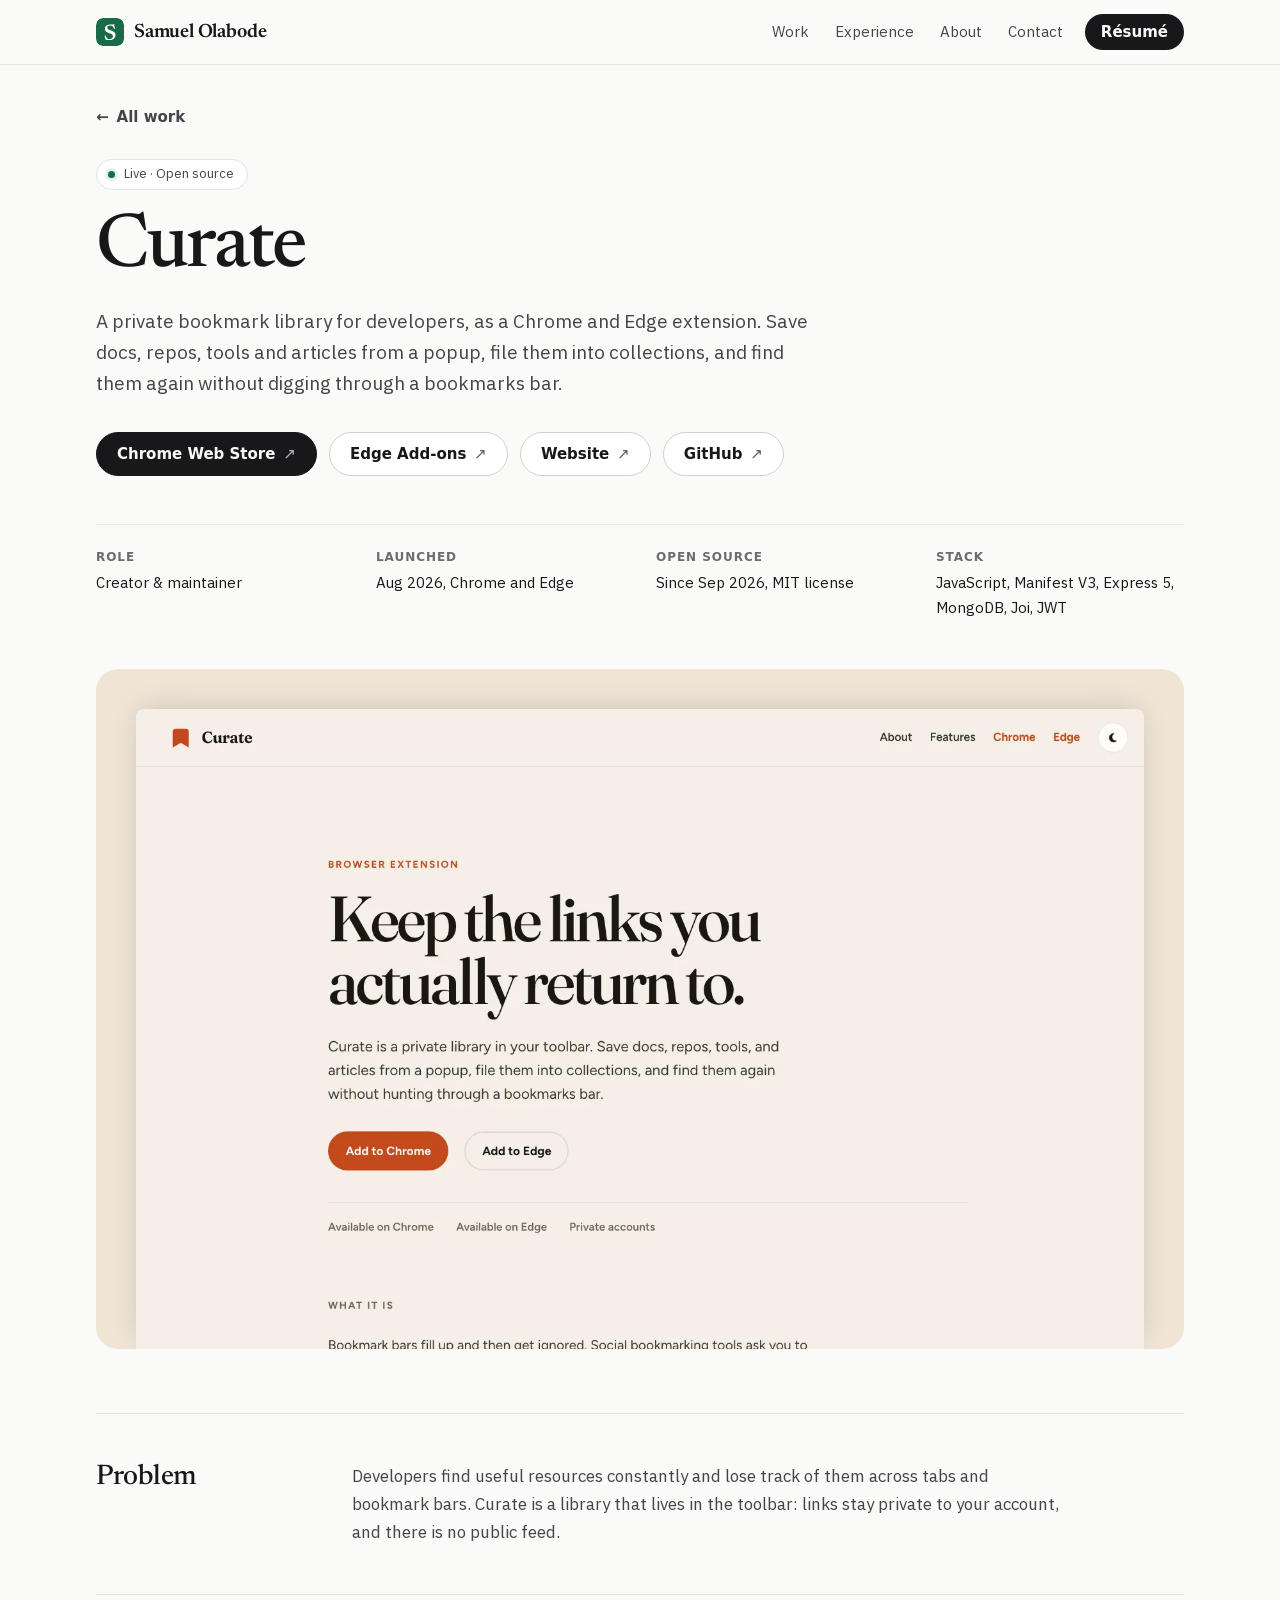
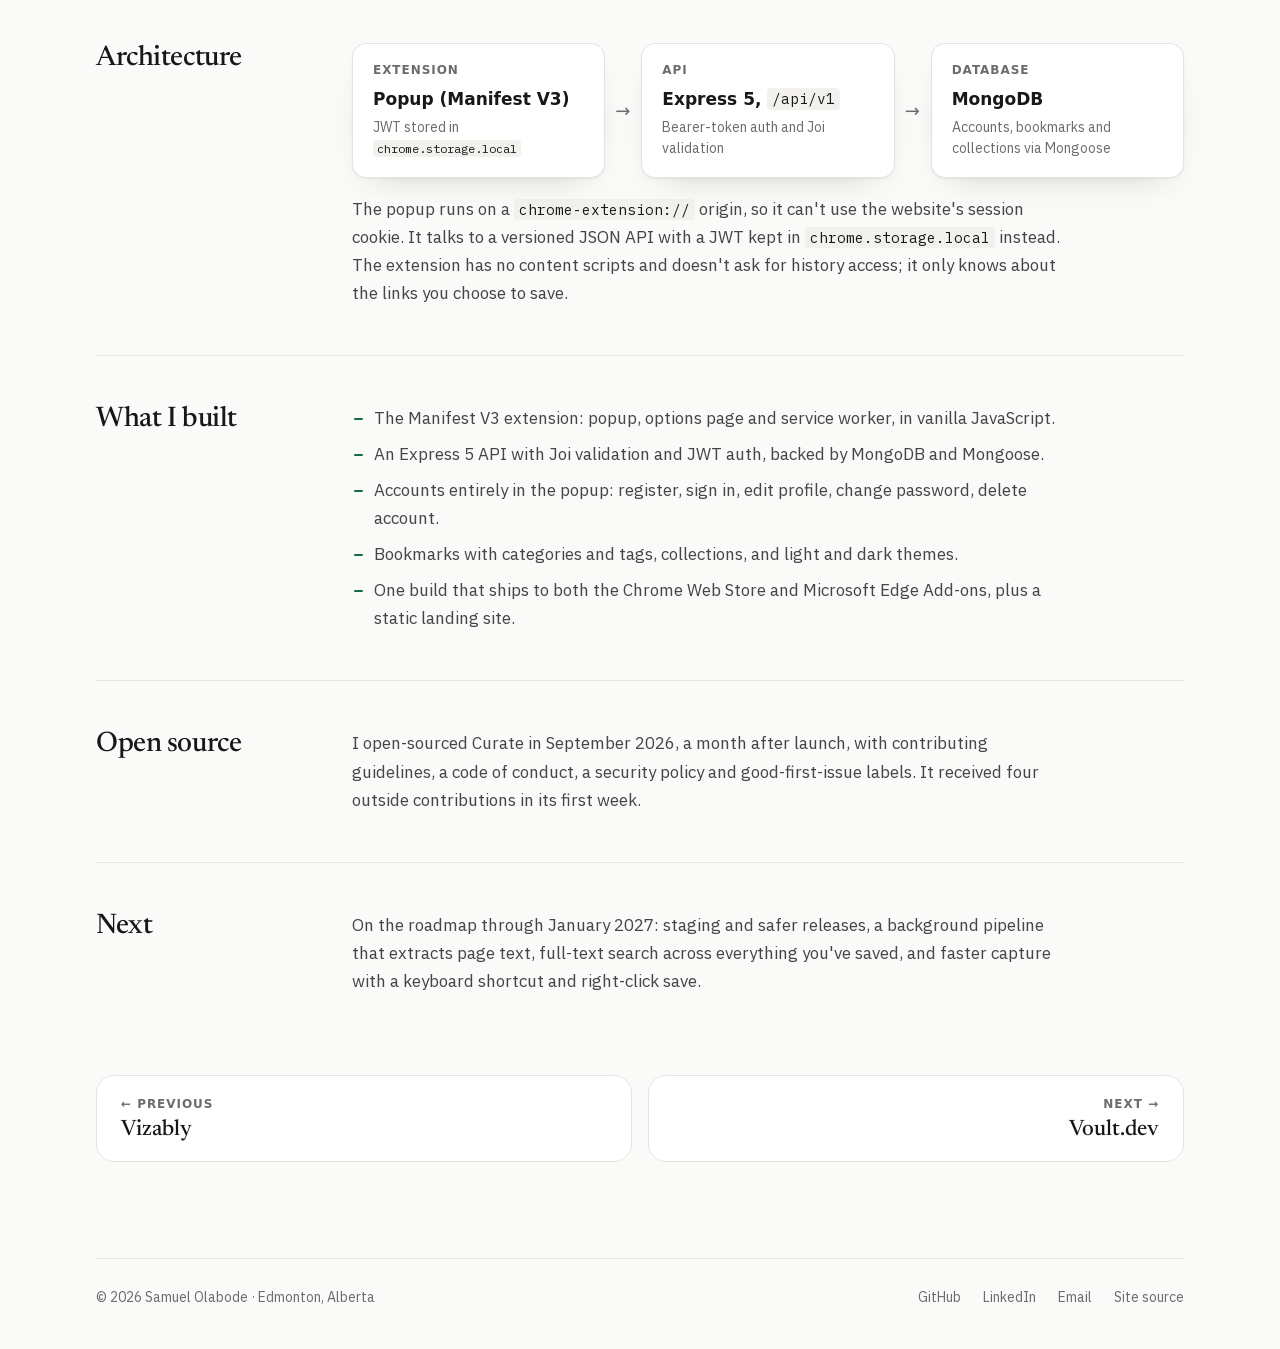
==== commit 2a34903f: "Replace terminal theme with editorial light/dark design Swap the terminal styling for a serif-and-sa" ====
--- a/projects/curate/index.html
+++ b/projects/curate/index.html
@@ -6,8 +6,9 @@
   <title>Curate case study · Samuel Olabode</title>
   <meta name="description" content="Curate: a private bookmark library for developers, live on the Chrome Web Store and Edge Add-ons and open source since September 2026. Case study by Samuel Olabode.">
   <meta name="author" content="Samuel Olabode">
-  <meta name="theme-color" content="#0e0e0e">
-  <meta name="color-scheme" content="dark">
+  <meta name="theme-color" content="#fafaf8" media="(prefers-color-scheme: light)">
+  <meta name="theme-color" content="#0f0f10" media="(prefers-color-scheme: dark)">
+  <meta name="color-scheme" content="light dark">
   <link rel="canonical" href="https://devolabode.github.io/projects/curate/">
   <link rel="icon" href="/favicon.svg" type="image/svg+xml">
   <link rel="apple-touch-icon" href="/apple-touch-icon.png">
@@ -23,8 +24,7 @@
   <meta property="og:image:alt" content="Samuel Olabode, full-stack and backend developer. Voult.dev, Vizably, Curate.">
   <meta name="twitter:card" content="summary_large_image">
 
-  <link rel="preload" href="/assets/fonts/plex-mono-400.woff2" as="font" type="font/woff2" crossorigin>
-  <link rel="preload" href="/assets/fonts/plex-mono-600.woff2" as="font" type="font/woff2" crossorigin>
+  <link rel="preload" href="/assets/fonts/newsreader.woff2" as="font" type="font/woff2" crossorigin>
   <link rel="preload" href="/assets/fonts/plex-sans-400.woff2" as="font" type="font/woff2" crossorigin>
   <link rel="stylesheet" href="/assets/site.css">
 </head>
@@ -34,63 +34,65 @@
   <a class="skip" href="#main">Skip to content</a>
   <header class="topbar">
     <nav class="wrap nav" aria-label="Main">
-      <a class="brand" href="/"><img src="/favicon.svg" width="22" height="22" alt="">Samuel Olabode</a>
+      <a class="brand" href="/"><img src="/favicon.svg" width="28" height="28" alt="">Samuel Olabode</a>
       <ul>
-        <li class="opt"><a href="/#projects">Projects</a></li>
+        <li class="opt"><a href="/#projects">Work</a></li>
         <li class="opt"><a href="/#experience">Experience</a></li>
-        <li class="opt"><a href="/#skills">Skills</a></li>
         <li class="opt"><a href="/#about">About</a></li>
-        <li><a href="/#contact">Contact</a></li>
+        <li class="opt"><a href="/#contact">Contact</a></li>
         <li><a class="nav-cta" href="/assets/resume.pdf" target="_blank" rel="noopener">Résumé</a></li>
       </ul>
     </nav>
   </header>
 
   <main id="main" class="wrap">
-    <nav class="crumbs" aria-label="Breadcrumb"><a href="/">~</a> / <a href="/#projects">projects</a> / <span aria-current="page">curate</span></nav>
+    <a class="back" href="/#projects"><span aria-hidden="true">←</span> All work</a>
 
     <header class="cs-head">
-      <div class="title"><h1>Curate</h1><span class="status">live · open source</span></div>
+      <p class="pill">Live · Open source</p>
+      <h1>Curate</h1>
       <p class="lead">A private bookmark library for developers, as a Chrome and Edge extension. Save docs, repos, tools and articles from a popup, file them into collections, and find them again without digging through a bookmarks bar.</p>
       <div class="actions">
         <a class="btn btn-primary" href="https://chromewebstore.google.com/detail/curate/nlkfmdiphacjgicdcagonbfnpcdjfapo" target="_blank" rel="noopener">Chrome Web Store <span class="arr" aria-hidden="true">↗</span></a>
         <a class="btn" href="https://microsoftedge.microsoft.com/addons/detail/curate/ailonhflbailiggfiimmkkmbeoggbjpk" target="_blank" rel="noopener">Edge Add-ons <span class="arr" aria-hidden="true">↗</span></a>
         <a class="btn" href="https://curate-eight-omega.vercel.app" target="_blank" rel="noopener">Website <span class="arr" aria-hidden="true">↗</span></a>
-        <a class="btn" href="https://github.com/DevOlabode/curate" target="_blank" rel="noopener">Source <span class="arr" aria-hidden="true">↗</span></a>
+        <a class="btn" href="https://github.com/DevOlabode/curate" target="_blank" rel="noopener">GitHub <span class="arr" aria-hidden="true">↗</span></a>
       </div>
     </header>
 
     <dl class="facts">
-      <div><dt class="label">Role</dt><dd>Creator &amp; maintainer</dd></div>
-      <div><dt class="label">Launched</dt><dd>Aug 2026, Chrome and Edge</dd></div>
-      <div><dt class="label">Open source</dt><dd>Since Sep 2026, MIT license</dd></div>
-      <div><dt class="label">Stack</dt><dd>JavaScript, Manifest V3, Express 5, MongoDB, Joi, JWT</dd></div>
+      <div><dt class="eyebrow">Role</dt><dd>Creator &amp; maintainer</dd></div>
+      <div><dt class="eyebrow">Launched</dt><dd>Aug 2026, Chrome and Edge</dd></div>
+      <div><dt class="eyebrow">Open source</dt><dd>Since Sep 2026, MIT license</dd></div>
+      <div><dt class="eyebrow">Stack</dt><dd>JavaScript, Manifest V3, Express 5, MongoDB, Joi, JWT</dd></div>
     </dl>
 
-    <figure class="panel cs-shot">
-      <span class="panel-t" aria-hidden="true">curate-eight-omega.vercel.app</span>
-      <div class="shot"><img src="/assets/curate.webp" alt="Curate landing page reading 'Keep the links you actually return to.' with Add to Chrome and Add to Edge buttons" width="1600" height="1000" fetchpriority="high"></div>
+    <figure class="shot cs-shot tint-curate">
+      <img src="/assets/curate.webp" alt="Curate landing page reading 'Keep the links you actually return to.' with Add to Chrome and Add to Edge buttons" width="1600" height="1000" fetchpriority="high">
     </figure>
 
     <div class="cs-body">
       <section class="row" aria-labelledby="problem-h">
-        <h2 id="problem-h" class="hash">Problem</h2>
+        <h2 id="problem-h">Problem</h2>
         <div class="prose">
           <p>Developers find useful resources constantly and lose track of them across tabs and bookmark bars. Curate is a library that lives in the toolbar: links stay private to your account, and there is no public feed.</p>
         </div>
       </section>
 
       <section class="row" aria-labelledby="arch-h">
-        <h2 id="arch-h" class="hash">Architecture</h2>
+        <h2 id="arch-h">Architecture</h2>
         <div class="prose">
-<pre class="code" role="img" aria-label="Diagram: the Manifest V3 popup sends requests with a Bearer JWT to the Express API at /api/v1, which stores data in MongoDB.">popup (Manifest V3)  --Bearer JWT-->  Express API /api/v1  --->  MongoDB
-chrome.storage.local                  Joi validation, JWT auth</pre>
+          <ol class="flow h" aria-label="How the extension talks to the backend">
+            <li><span class="eyebrow">Extension</span><b>Popup (Manifest V3)</b><span class="d">JWT stored in <code>chrome.storage.local</code></span></li>
+            <li><span class="eyebrow">API</span><b>Express 5, <code>/api/v1</code></b><span class="d">Bearer-token auth and Joi validation</span></li>
+            <li><span class="eyebrow">Database</span><b>MongoDB</b><span class="d">Accounts, bookmarks and collections via Mongoose</span></li>
+          </ol>
           <p>The popup runs on a <code>chrome-extension://</code> origin, so it can't use the website's session cookie. It talks to a versioned JSON API with a JWT kept in <code>chrome.storage.local</code> instead. The extension has no content scripts and doesn't ask for history access; it only knows about the links you choose to save.</p>
         </div>
       </section>
 
       <section class="row" aria-labelledby="built-h">
-        <h2 id="built-h" class="hash">What I built</h2>
+        <h2 id="built-h">What I built</h2>
         <div class="prose">
           <ul class="points">
             <li>The Manifest V3 extension: popup, options page and service worker, in vanilla JavaScript.</li>
@@ -103,14 +105,14 @@
       </section>
 
       <section class="row" aria-labelledby="oss-h">
-        <h2 id="oss-h" class="hash">Open source</h2>
+        <h2 id="oss-h">Open source</h2>
         <div class="prose">
           <p>I open-sourced Curate in September 2026, a month after launch, with contributing guidelines, a code of conduct, a security policy and good-first-issue labels. It received four outside contributions in its first week.</p>
         </div>
       </section>
 
       <section class="row" aria-labelledby="next-h">
-        <h2 id="next-h" class="hash">Next</h2>
+        <h2 id="next-h">Next</h2>
         <div class="prose">
           <p>On the roadmap through January 2027: staging and safer releases, a background pipeline that extracts page text, full-text search across everything you've saved, and faster capture with a keyboard shortcut and right-click save.</p>
         </div>
@@ -118,13 +120,13 @@
     </div>
 
     <nav class="pager" aria-label="More projects">
-      <a class="panel" href="/projects/vizably/"><span class="label">← previous</span>Vizably</a>
-      <a class="panel next" href="/projects/voult/"><span class="label">next →</span>Voult.dev</a>
+      <a href="/projects/vizably/"><span class="eyebrow">← Previous</span>Vizably</a>
+      <a class="next" href="/projects/voult/"><span class="eyebrow">Next →</span>Voult.dev</a>
     </nav>
   </main>
 
   <footer class="wrap footer">
-    <span>© 2026 Samuel Olabode</span>
+    <span>© 2026 Samuel Olabode · Edmonton, Alberta</span>
     <ul>
       <li><a href="https://github.com/DevOlabode" target="_blank" rel="noopener">GitHub</a></li>
       <li><a href="https://www.linkedin.com/in/samuelolabode/" target="_blank" rel="noopener">LinkedIn</a></li>
--- a/assets/site.css
+++ b/assets/site.css
@@ -1,316 +1,376 @@
-@font-face { font-family: "Plex Mono"; font-weight: 400; font-display: swap; src: url(fonts/plex-mono-400.woff2) format("woff2"); }
-@font-face { font-family: "Plex Mono"; font-weight: 600; font-display: swap; src: url(fonts/plex-mono-600.woff2) format("woff2"); }
+/* Newsreader is a variable font subset: weights 400–700, optical size pinned to display (36). */
+@font-face { font-family: "Newsreader"; font-weight: 400 700; font-display: swap; src: url(fonts/newsreader.woff2) format("woff2"); }
 @font-face { font-family: "Plex Sans"; font-weight: 400; font-display: swap; src: url(fonts/plex-sans-400.woff2) format("woff2"); }
 @font-face { font-family: "Plex Sans"; font-weight: 600; font-display: swap; src: url(fonts/plex-sans-600.woff2) format("woff2"); }
-
-/* Neutral greys + one green accent (IBM Carbon values, to match IBM Plex). */
+@font-face { font-family: "Plex Mono"; font-weight: 400; font-display: swap; src: url(fonts/plex-mono-400.woff2) format("woff2"); }
+
 :root {
-  --bg: #0e0e0e;
-  --raise: #161616;
-  --line: #272727;
-  --line-2: #393939;
-  --text: #f4f4f4;
-  --text-2: #c6c6c6;
-  --muted: #8d8d8d;
-  --accent: #6fdc8c;
-  --amber: #f1c21b;
+  --bg: #fafaf8;
+  --surface: #ffffff;
+  --sunk: #f2f1ed;
+  --line: #e6e4df;
+  --line-2: #d4d1ca;
+  --text: #18181a;
+  --text-2: #44444a;
+  --muted: #6b6b70;
+  --accent: #176b46;
+  --accent-soft: #e4f1e9;
+  --amber: #c98a00;
+  --kw: #2a52c9;
+  --shadow: 0 1px 2px rgb(24 24 26 / .05), 0 14px 36px -22px rgb(24 24 26 / .28);
+  --shot-shadow: 0 -4px 28px -8px rgb(0 0 0 / .22);
+  --tint-voult: #1d1d20;
+  --tint-vizably: #dfe7fb;
+  --tint-curate: #f0e4d5;
+  --serif: "Newsreader", Georgia, "Times New Roman", serif;
+  --sans: "Plex Sans", system-ui, -apple-system, "Segoe UI", sans-serif;
   --mono: "Plex Mono", ui-monospace, SFMono-Regular, Menlo, Consolas, monospace;
-  --sans: "Plex Sans", system-ui, -apple-system, "Segoe UI", sans-serif;
   --max: 72rem;
-  --gutter: 16px;
-  color-scheme: dark;
+  --gutter: 20px;
+  color-scheme: light dark;
+}
+@media (prefers-color-scheme: dark) {
+  :root {
+    --bg: #0f0f10;
+    --surface: #161618;
+    --sunk: #1c1c1f;
+    --line: #29292d;
+    --line-2: #3b3b40;
+    --text: #f2f2f0;
+    --text-2: #c2c2c5;
+    --muted: #94949a;
+    --accent: #6fcf9a;
+    --accent-soft: #15291e;
+    --amber: #f1c21b;
+    --kw: #a6c8ff;
+    --shadow: 0 1px 2px rgb(0 0 0 / .4), 0 18px 40px -24px rgb(0 0 0 / .8);
+    --shot-shadow: 0 -4px 32px -8px rgb(0 0 0 / .7);
+    --tint-voult: #222226;
+    --tint-vizably: #18213a;
+    --tint-curate: #2a2219;
+  }
 }
 
 *, *::before, *::after { box-sizing: border-box; }
-html { -webkit-text-size-adjust: 100%; scroll-behavior: smooth; scroll-padding-top: 76px; }
+html { -webkit-text-size-adjust: 100%; scroll-behavior: smooth; scroll-padding-top: 84px; }
 body {
   margin: 0;
   background: var(--bg);
   color: var(--text-2);
-  font: 400 1rem/1.65 var(--sans);
+  font: 400 1.0625rem/1.65 var(--sans);
   -webkit-font-smoothing: antialiased;
 }
-h1, h2, h3 { margin: 0; color: var(--text); font-family: var(--mono); font-weight: 600; line-height: 1.2; letter-spacing: -.02em; }
+h1, h2, h3 { margin: 0; color: var(--text); font-family: var(--serif); font-weight: 500; line-height: 1.1; letter-spacing: -.015em; text-wrap: balance; }
 p, dl, dd, figure, pre { margin: 0; }
-img { max-width: 100%; }
+p { text-wrap: pretty; }
+img { display: block; max-width: 100%; }
+strong { font-weight: 600; color: var(--text); }
+code { padding: .1em .35em; border-radius: 4px; background: var(--sunk); font: .85em var(--mono); color: var(--text); }
 ::selection { background: var(--accent); color: var(--bg); }
-:focus-visible { outline: 2px solid var(--accent); outline-offset: 3px; border-radius: 2px; }
-code { font: .875em var(--mono); color: var(--text); }
-strong { font-weight: 600; color: var(--text); }
+:focus-visible { outline: 2px solid var(--accent); outline-offset: 3px; border-radius: 4px; }
 
 a {
-  color: var(--text);
-  text-decoration: underline 1px var(--line-2);
-  text-underline-offset: 4px;
+  color: var(--accent);
+  text-decoration: underline 1px;
+  text-decoration-color: color-mix(in srgb, currentColor 35%, transparent);
+  text-underline-offset: 3px;
   transition: color .15s, text-decoration-color .15s, background-color .15s, border-color .15s;
 }
-a:hover { text-decoration-color: var(--accent); }
-a[target="_blank"]:not(.btn, .bare)::after { content: "↗" / ""; margin-left: .15em; font-size: .8em; color: var(--muted); }
+a:hover { text-decoration-color: currentColor; }
+.prose a[target="_blank"]::after, .xp a[target="_blank"]::after, .facts a[target="_blank"]::after { content: "↗" / ""; margin-left: .1em; font-size: .8em; }
 
 .sr-only { position: absolute; width: 1px; height: 1px; padding: 0; margin: -1px; overflow: hidden; clip: rect(0 0 0 0); white-space: nowrap; border: 0; }
 .skip {
   position: absolute; left: 16px; top: -100px; z-index: 20;
-  padding: 8px 14px; border-radius: 6px;
-  background: var(--accent); color: var(--bg); font: 600 .875rem var(--mono); text-decoration: none;
+  padding: 8px 14px; border-radius: 8px;
+  background: var(--text); color: var(--bg); font-weight: 600; text-decoration: none;
 }
 .skip:focus { top: 12px; }
-.ps { color: var(--accent); }
 .muted { color: var(--muted); }
-
 .wrap { max-width: var(--max); margin-inline: auto; padding-inline: var(--gutter); }
+.eyebrow { font: 600 .75rem/1.4 var(--sans); text-transform: uppercase; letter-spacing: .08em; color: var(--muted); }
 
 /* ---------- Top bar ---------- */
 .topbar {
   position: sticky; top: 0; z-index: 10;
-  background: rgb(14 14 14 / .92);
+  background: var(--bg);
+  background: color-mix(in srgb, var(--bg) 86%, transparent);
+  -webkit-backdrop-filter: saturate(1.4) blur(14px);
+  backdrop-filter: saturate(1.4) blur(14px);
   border-bottom: 1px solid var(--line);
 }
-@supports (backdrop-filter: blur(1px)) or (-webkit-backdrop-filter: blur(1px)) {
-  .topbar { background: rgb(14 14 14 / .72); -webkit-backdrop-filter: blur(12px); backdrop-filter: blur(12px); }
-}
-.nav { display: flex; align-items: center; justify-content: space-between; gap: 16px; height: 56px; font: .8125rem var(--mono); }
-.brand { display: inline-flex; align-items: center; gap: 10px; font-weight: 600; color: var(--text); text-decoration: none; white-space: nowrap; }
-.brand img { display: block; border-radius: 5px; }
-.nav ul { display: flex; align-items: center; gap: 2px; margin: 0; padding: 0; list-style: none; }
-.nav ul a { display: block; padding: 6px 10px; border-radius: 6px; color: var(--muted); text-decoration: none; }
-.nav ul a:hover { color: var(--text); background: var(--raise); }
-.nav ul a[aria-current="page"] { color: var(--text); }
-.nav .nav-cta { margin-left: 8px; color: var(--text); border: 1px solid var(--line-2); }
-.nav .nav-cta:hover { border-color: var(--muted); }
+.nav { display: flex; align-items: center; justify-content: space-between; gap: 16px; height: 64px; }
+.brand { display: inline-flex; align-items: center; gap: 10px; font: 600 1.1875rem var(--serif); letter-spacing: -.01em; color: var(--text); text-decoration: none; white-space: nowrap; }
+.brand img { border-radius: 7px; }
+.nav ul { display: flex; align-items: center; gap: 2px; margin: 0; padding: 0; list-style: none; font-size: .9375rem; }
+.nav ul a { display: block; padding: 6px 12px; border-radius: 999px; color: var(--text-2); text-decoration: none; }
+.nav ul a:hover { color: var(--text); background: var(--sunk); }
 .nav .opt { display: none; }
-
-/* ---------- Buttons, status, small type ---------- */
+.nav .nav-cta { margin-left: 8px; padding-inline: 16px; background: var(--text); color: var(--bg); font-weight: 600; }
+.nav .nav-cta:hover { background: var(--text-2); color: var(--bg); }
+
+/* ---------- Buttons, pills ---------- */
 .actions { display: flex; flex-wrap: wrap; gap: 12px; margin-top: 32px; }
 .btn {
   display: inline-flex; align-items: center; gap: 8px;
-  min-height: 40px; padding: 0 16px;
-  font: 600 .8125rem var(--mono); color: var(--text); text-decoration: none;
-  border: 1px solid var(--line-2); border-radius: 6px;
-}
-.btn:hover { border-color: var(--muted); background: var(--raise); }
+  min-height: 44px; padding: 0 20px;
+  font: 600 .9375rem var(--sans); color: var(--text); text-decoration: none;
+  background: var(--surface); border: 1px solid var(--line-2); border-radius: 999px;
+  cursor: pointer;
+}
+.btn:hover { border-color: var(--text-2); }
 .btn-primary { background: var(--text); border-color: var(--text); color: var(--bg); }
-.btn-primary:hover { background: #fff; border-color: #fff; }
-.btn .arr { font-weight: 400; }
-
-.status { display: inline-flex; align-items: center; gap: 7px; }
-.status::before { content: ""; flex: none; width: 6px; height: 6px; border-radius: 50%; background: var(--accent); }
-.status.beta::before { background: var(--amber); }
-
-.label { font: .6875rem/1.4 var(--mono); text-transform: uppercase; letter-spacing: .08em; color: var(--muted); }
-
-/* Bulleted lists with a terminal-style marker */
+.btn-primary:hover { background: var(--text-2); border-color: var(--text-2); }
+.btn .arr { font-weight: 400; opacity: .7; }
+
+.pill {
+  display: inline-flex; align-items: center; gap: 9px;
+  padding: 5px 13px 5px 11px;
+  font-size: .8125rem; line-height: 1.4; color: var(--text-2);
+  background: var(--surface); border: 1px solid var(--line); border-radius: 999px;
+}
+.pill::before { content: ""; flex: none; width: 7px; height: 7px; border-radius: 50%; background: var(--accent); box-shadow: 0 0 0 3px var(--accent-soft); }
+.pill.beta::before { background: var(--amber); box-shadow: 0 0 0 3px color-mix(in srgb, var(--amber) 22%, transparent); }
+
+/* Bulleted lists with a short accent dash */
 .points { display: grid; gap: 8px; margin: 0; padding: 0; list-style: none; }
 .points li { position: relative; padding-left: 22px; }
-.points li::before { content: ">" / ""; position: absolute; left: 2px; font: 600 .875em/1.9 var(--mono); color: var(--accent); }
+.points li::before { content: ""; position: absolute; left: 2px; top: .8em; width: 9px; height: 2px; border-radius: 2px; background: var(--accent); }
 
 /* Inline tech list: Node.js · Express · ... */
-.stack { display: flex; flex-wrap: wrap; margin: 0; padding: 0; list-style: none; font: .75rem/1.7 var(--mono); color: var(--muted); }
-.stack li:not(:last-child)::after { content: "·" / ""; margin-inline: .6em; color: var(--line-2); }
-
-/* ---------- Panels: a TUI box with its title set into the top border ---------- */
-.panel { position: relative; border: 1px solid var(--line-2); border-radius: 8px; padding: 26px 20px 20px; }
-.panel-t, .panel-s {
-  position: absolute; top: 0; transform: translateY(-50%);
-  max-width: calc(100% - 32px); overflow: hidden; text-overflow: ellipsis; white-space: nowrap;
-  padding: 0 8px; background: var(--bg);
-  font: .75rem/1.4 var(--mono); color: var(--muted);
-}
-.panel-t { left: 12px; color: var(--text); }
-.panel-s { right: 12px; }
-
-.kv { display: grid; grid-template-columns: max-content minmax(0, 1fr); gap: 10px 20px; font: .8125rem/1.55 var(--mono); }
-.kv dt { color: var(--muted); }
-.kv dd { color: var(--text); overflow-wrap: anywhere; }
+.stack { display: flex; flex-wrap: wrap; margin: 0; padding: 0; list-style: none; font-size: .8125rem; line-height: 1.7; color: var(--muted); }
+.stack li:not(:last-child)::after { content: "·" / ""; margin-inline: .5em; }
 
 /* ---------- Sections ---------- */
-.section { padding-top: 88px; }
-.sec-head {
-  display: flex; flex-wrap: wrap; align-items: baseline; justify-content: space-between; gap: 6px 24px;
-  margin-bottom: 32px; padding-bottom: 16px;
-  border-bottom: 1px solid var(--line);
-}
-.sec-head h2 { font-size: 1.375rem; }
-.sec-head p { font: .8125rem var(--mono); color: var(--muted); }
-h2.hash::before, .sec-head h2::before { content: "## " / ""; white-space: pre; color: var(--accent); }
+.section { padding-top: 96px; }
+.sec-head { max-width: 40rem; margin-bottom: 40px; }
+.sec-head h2 { font-size: clamp(2rem, 1.4rem + 1.8vw, 2.75rem); }
+.sec-head p { margin-top: 12px; font-size: 1.0625rem; color: var(--muted); }
 
 /* ---------- Hero ---------- */
 .hero { display: grid; gap: 48px; padding-top: 56px; }
-.prompt { margin-bottom: 20px; font: .875rem var(--mono); color: var(--muted); }
-.cursor {
-  display: inline-block; width: .55em; height: 1.1em; margin-left: 4px; vertical-align: text-bottom;
-  background: var(--accent);
-  animation: blink 1.1s step-end infinite;
-}
-@keyframes blink { 50% { opacity: 0; } }
-.hero h1 { font-size: clamp(2.5rem, 4.6vw + .5rem, 4.5rem); line-height: 1; letter-spacing: -.045em; }
-.role { margin-top: 18px; font: 600 clamp(1rem, .9rem + .5vw, 1.25rem)/1.4 var(--mono); color: var(--text); }
-.lead { margin-top: 16px; max-width: 36em; font-size: 1.125rem; line-height: 1.6; }
-.hero .panel { align-self: center; }
+.hero h1 { margin-top: 28px; font-size: clamp(3rem, 5.6vw + .5rem, 5.5rem); line-height: .98; letter-spacing: -.03em; }
+.hero .role { margin-top: 14px; font: 400 clamp(1.375rem, 1.1rem + 1vw, 1.875rem)/1.25 var(--serif); color: var(--text-2); }
+.hero .lead { max-width: 34em; margin-top: 22px; font-size: 1.125rem; }
 
 .metrics {
-  display: grid; grid-template-columns: repeat(2, minmax(0, 1fr)); gap: 1px;
-  margin: 64px 0 0; padding: 0; list-style: none;
-  background: var(--line); border: 1px solid var(--line); border-radius: 8px; overflow: hidden;
-}
-.metrics li { padding: 20px; background: var(--bg); }
-.metrics b { display: block; font: 600 1.75rem/1 var(--mono); color: var(--text); letter-spacing: -.02em; }
+  display: grid; grid-template-columns: repeat(2, minmax(0, 1fr));
+  margin: 0; padding: 0; list-style: none;
+  background: var(--surface); border: 1px solid var(--line); border-radius: 20px; box-shadow: var(--shadow);
+  overflow: hidden;
+}
+.metrics li { padding: 22px; }
+.metrics li:nth-child(n+3) { border-top: 1px solid var(--line); }
+.metrics li:nth-child(even) { border-left: 1px solid var(--line); }
+.metrics b { display: block; font: 500 2.5rem/1 var(--serif); letter-spacing: -.02em; color: var(--text); }
 .metrics span { display: block; margin-top: 10px; font-size: .875rem; line-height: 1.45; color: var(--muted); }
 
 /* ---------- Projects ---------- */
-.work { display: grid; gap: 28px; }
-.project { display: flex; flex-direction: column; padding: 12px; transition: border-color .2s; }
-.project:hover { border-color: #525252; }
+.work { display: grid; gap: 24px; }
+.project {
+  display: flex; flex-direction: column; padding: 10px;
+  background: var(--surface); border: 1px solid var(--line); border-radius: 22px; box-shadow: var(--shadow);
+}
 .shot {
-  display: block; aspect-ratio: 16 / 10; overflow: hidden;
-  border: 1px solid var(--line); border-radius: 4px; background: var(--raise);
-}
-.shot img { display: block; width: 100%; height: 100%; object-fit: cover; object-position: top; transition: transform .5s ease; }
-.project:hover .shot img { transform: scale(1.015); }
-.project-body { display: flex; flex-direction: column; flex: 1; padding: 20px 8px 6px; }
-.project h3 { font-size: 1.375rem; }
-.project h3 a { text-decoration: none; }
+  display: block; overflow: hidden; aspect-ratio: 16 / 10;
+  padding: 24px 24px 0; border-radius: 14px;
+  background: var(--tint, var(--sunk));
+}
+.shot img {
+  width: 100%; height: 100%; object-fit: cover; object-position: top left;
+  border-radius: 8px 8px 0 0; box-shadow: var(--shot-shadow);
+  transition: transform .5s cubic-bezier(.2, .7, .2, 1);
+}
+.project:hover .shot img { transform: translateY(-6px); }
+.tint-voult { --tint: var(--tint-voult); }
+.tint-vizably { --tint: var(--tint-vizably); }
+.tint-curate { --tint: var(--tint-curate); }
+.project-body { display: flex; flex-direction: column; flex: 1; padding: 22px 14px 14px; }
+.project-top { display: flex; flex-wrap: wrap; align-items: center; justify-content: space-between; gap: 8px 16px; }
+.project h3 { font-size: 1.875rem; }
+.project h3 a { color: var(--text); text-decoration: none; }
 .project h3 a:hover { color: var(--accent); }
-.project .label { margin-top: 6px; }
+.project .role { margin-top: 4px; font-size: .875rem; color: var(--muted); }
 .project .desc { margin-top: 14px; }
 .project .points { margin-top: 16px; font-size: .9375rem; }
 .project .stack { margin-top: 18px; }
-.links { display: flex; flex-wrap: wrap; gap: 6px 20px; margin-top: auto; padding-top: 20px; font: .8125rem var(--mono); }
-.links a { text-decoration: none; }
+.links { display: flex; flex-wrap: wrap; gap: 8px 22px; margin-top: auto; padding-top: 22px; font-size: .9375rem; font-weight: 600; }
+.links a { color: var(--text); text-decoration: none; }
 .links a:hover { color: var(--accent); }
 
-/* `ls -l` style list of smaller work */
-.ls { margin: 48px 0 0; padding: 0; list-style: none; border-top: 1px solid var(--line); }
-.ls li { display: grid; gap: 4px 24px; padding: 18px 0; border-bottom: 1px solid var(--line); }
-.ls .name { font: 600 .9375rem var(--mono); color: var(--text); }
-.ls p { font-size: .9375rem; }
-.ls .meta { font: .75rem var(--mono); color: var(--muted); }
+.more { margin-top: 56px; }
+.more-list { margin: 16px 0 0; padding: 0; list-style: none; }
+.more-list li { display: grid; gap: 4px 32px; padding: 20px 0; border-top: 1px solid var(--line); }
+.more-list li:last-child { border-bottom: 1px solid var(--line); }
+.more-list .name { font-weight: 600; color: var(--text); }
+.more-list .meta { display: block; font-size: .8125rem; color: var(--muted); }
+.more-list p { font-size: .9375rem; }
+.more-list a { font-size: .9375rem; font-weight: 600; color: var(--text); text-decoration: none; white-space: nowrap; }
+.more-list a:hover { color: var(--accent); }
 
 /* ---------- Experience ---------- */
 .xp { margin: 0; padding: 0; list-style: none; }
-.xp > li { display: grid; gap: 6px 40px; padding: 28px 0; border-bottom: 1px solid var(--line); }
-.xp > li:first-child { padding-top: 0; }
-.xp .when { font: .8125rem/1.6 var(--mono); color: var(--muted); }
-.xp .when .label { display: block; margin-top: 4px; color: var(--accent); }
-.xp h3 { font-size: 1.0625rem; }
-.xp .org { color: var(--muted); font-weight: 400; }
-.xp p, .xp .points { max-width: 44em; margin-top: 10px; }
+.xp > li { display: grid; gap: 8px 48px; padding: 32px 0; border-top: 1px solid var(--line); }
+.xp > li:last-child { border-bottom: 1px solid var(--line); }
+.xp .when { font-size: .9375rem; color: var(--muted); }
+.xp .kind {
+  display: inline-block; margin-top: 8px; padding: 2px 10px;
+  border-radius: 999px; background: var(--accent-soft);
+  font-size: .75rem; font-weight: 600; color: var(--accent);
+}
+.xp h3 { font-size: 1.5rem; }
+.xp .org { font-weight: 400; color: var(--muted); }
+.xp p, .xp .points { max-width: 44em; margin-top: 12px; }
 
 /* ---------- Skills ---------- */
-.skills {
-  display: grid; gap: 1px; margin: 0;
-  background: var(--line); border: 1px solid var(--line); border-radius: 8px; overflow: hidden;
-}
-.skills > div { padding: 20px; background: var(--bg); }
-.skills dt { margin-bottom: 10px; }
-.skills dd { font: .875rem/1.7 var(--mono); color: var(--text); }
+.skills { display: grid; column-gap: 48px; margin: 0; }
+.skills > div { padding: 20px 0; border-top: 1px solid var(--line); }
+.skills dt { font-weight: 600; color: var(--text); }
+.skills dd { margin-top: 4px; font-size: .9375rem; }
 
 /* ---------- About / now ---------- */
 .two { display: grid; gap: 40px; }
-.prose p { max-width: 38em; font-size: 1.0625rem; }
 .prose > * + * { margin-top: 1em; }
-.now { margin: 0; padding: 0; list-style: none; display: grid; gap: 14px; font-size: .9375rem; }
-.now b { display: block; font: 600 .8125rem var(--mono); color: var(--text); }
-
-/* ---------- Contact ---------- */
-.email { display: inline-block; font: 600 clamp(1.25rem, 1rem + 1.6vw, 2rem)/1.3 var(--mono); letter-spacing: -.02em; overflow-wrap: anywhere; }
-.email-row { display: flex; flex-wrap: wrap; align-items: center; gap: 12px 16px; margin-top: 12px; }
-button.btn { background: none; cursor: pointer; }
+.prose p { max-width: 38em; }
+.prose.lg p { font-size: 1.1875rem; line-height: 1.7; }
+.card { padding: 28px; background: var(--surface); border: 1px solid var(--line); border-radius: 22px; box-shadow: var(--shadow); }
+.card-head { display: flex; flex-wrap: wrap; align-items: baseline; justify-content: space-between; gap: 4px 12px; margin-bottom: 18px; }
+.card-head h3 { font-size: 1.5rem; }
+.card-head span { font-size: .8125rem; color: var(--muted); }
+.now { display: grid; gap: 16px; margin: 0; padding: 0; list-style: none; font-size: .9375rem; }
+.now b { display: block; font-weight: 600; color: var(--text); }
+
+/* ---------- Contact (inverted block) ---------- */
+.cta {
+  display: grid; gap: 40px; padding: 40px 24px;
+  background: var(--text); border-radius: 28px;
+  color: var(--bg);
+  color: color-mix(in srgb, var(--bg) 75%, var(--text));
+}
+.cta h2 { color: var(--bg); font-size: clamp(2.25rem, 1.5rem + 2.4vw, 3.5rem); }
+.cta > div > p { max-width: 30em; margin-top: 14px; font-size: 1.125rem; }
+.email-row { display: flex; flex-wrap: wrap; align-items: center; gap: 12px 16px; margin-top: 28px; }
+.email { font: 500 clamp(1.5rem, 1rem + 2.2vw, 2.5rem)/1.15 var(--serif); letter-spacing: -.01em; color: var(--bg); overflow-wrap: anywhere; }
+.cta .btn { background: transparent; color: var(--bg); border-color: color-mix(in srgb, var(--bg) 35%, transparent); min-height: 38px; padding: 0 16px; }
+.cta .btn:hover { border-color: var(--bg); }
+.cta-links { align-self: end; margin: 0; padding: 0; list-style: none; }
+.cta-links a {
+  display: flex; justify-content: space-between; gap: 16px;
+  padding: 16px 0; border-bottom: 1px solid color-mix(in srgb, var(--bg) 22%, transparent);
+  font-weight: 600; color: var(--bg); text-decoration: none;
+}
+.cta-links li:first-child a { border-top: 1px solid color-mix(in srgb, var(--bg) 22%, transparent); }
+.cta-links a span { font-weight: 400; color: color-mix(in srgb, var(--bg) 65%, var(--text)); }
+.cta-links a:hover span { color: var(--bg); }
 
 /* ---------- Footer ---------- */
 .footer {
+  position: relative;
   display: flex; flex-wrap: wrap; justify-content: space-between; gap: 10px 24px;
-  position: relative;
-  margin-top: 112px; padding-block: 28px 40px;
-  font: .75rem var(--mono); color: var(--muted);
+  margin-top: 96px; padding-block: 28px 40px;
+  font-size: .875rem; color: var(--muted);
 }
 .footer::before { content: ""; position: absolute; top: 0; left: var(--gutter); right: var(--gutter); border-top: 1px solid var(--line); }
-.footer ul { display: flex; flex-wrap: wrap; gap: 6px 20px; margin: 0; padding: 0; list-style: none; }
+.footer ul { display: flex; flex-wrap: wrap; gap: 6px 22px; margin: 0; padding: 0; list-style: none; }
 .footer a { color: var(--muted); text-decoration: none; }
 .footer a:hover { color: var(--text); }
 
 /* ---------- Case study pages ---------- */
-.crumbs { padding-top: 40px; font: .8125rem var(--mono); color: var(--muted); }
-.crumbs a { color: var(--muted); text-decoration: none; }
-.crumbs a:hover { color: var(--text); }
+.back { display: inline-flex; gap: 8px; margin-top: 40px; font-size: .9375rem; font-weight: 600; color: var(--text-2); text-decoration: none; }
+.back:hover { color: var(--text); }
 .cs-head { padding-top: 28px; }
-.cs-head .title { display: flex; flex-wrap: wrap; align-items: center; gap: 10px 18px; }
-.cs-head h1 { font-size: clamp(2.25rem, 1.6rem + 3vw, 3.75rem); line-height: 1.05; letter-spacing: -.04em; }
-.cs-head .title .status { font: .75rem var(--mono); color: var(--muted); padding: 4px 10px; border: 1px solid var(--line-2); border-radius: 999px; }
-.cs-head .lead { max-width: 40em; margin-top: 18px; }
+.cs-head h1 { margin-top: 20px; font-size: clamp(2.75rem, 1.8rem + 4vw, 4.75rem); line-height: 1; letter-spacing: -.03em; }
+.cs-head .lead { max-width: 38em; margin-top: 20px; font-size: 1.1875rem; }
 
 .facts {
-  display: grid; grid-template-columns: repeat(2, minmax(0, 1fr)); gap: 1px;
-  margin-top: 48px;
-  background: var(--line); border: 1px solid var(--line); border-radius: 8px; overflow: hidden;
-}
-.facts > div { padding: 16px 20px; background: var(--bg); }
-.facts dd { margin-top: 6px; font: .8125rem/1.55 var(--mono); color: var(--text); }
-
-.cs-shot { margin-top: 48px; padding: 12px; }
-.cs-shot .shot { aspect-ratio: 16 / 10; }
+  display: grid; grid-template-columns: repeat(2, minmax(0, 1fr)); gap: 24px 32px;
+  margin-top: 48px; padding-top: 24px; border-top: 1px solid var(--line);
+}
+.facts dd { margin-top: 6px; font-size: .9375rem; color: var(--text); }
+
+.cs-shot { margin-top: 48px; padding: 20px 20px 0; border-radius: 22px; }
 
 .cs-body { margin-top: 64px; }
-.row { display: grid; gap: 14px 40px; padding: 40px 0; border-top: 1px solid var(--line); }
-.row h2 { font-size: 1.0625rem; }
+.row { display: grid; gap: 16px 48px; padding: 48px 0; border-top: 1px solid var(--line); }
+.row h2 { font-size: 1.75rem; }
 .row .prose { min-width: 0; }
 .row .prose > * { max-width: 42em; }
-.row .points { font-size: 1rem; }
-
-pre.code {
-  overflow-x: auto; padding: 18px 20px; max-width: none;
-  background: var(--raise); border: 1px solid var(--line); border-radius: 6px;
-  font: .8125rem/1.7 var(--mono); color: var(--text-2);
-  tab-size: 2;
-}
-.prose pre.code { max-width: 100%; }
-.code .c { color: var(--muted); }
-.code .s { color: var(--accent); }
-.code .k { color: #a6c8ff; }
-
-.pager { display: grid; grid-template-columns: 1fr 1fr; gap: 16px; margin-top: 24px; }
-.pager a { display: block; padding: 18px 20px; font: 600 1rem var(--mono); text-decoration: none; }
-.pager a:hover { border-color: var(--muted); }
-.pager .label { display: block; margin-bottom: 4px; font-weight: 400; }
+.row .prose > .flow, .row .prose > .code-fig { max-width: none; }
+
+.code-fig { overflow: hidden; background: var(--sunk); border: 1px solid var(--line); border-radius: 14px; }
+.code-fig figcaption { padding: 10px 18px; border-bottom: 1px solid var(--line); font: .8125rem var(--mono); color: var(--muted); }
+.code-fig pre { overflow-x: auto; padding: 18px; font: .8125rem/1.75 var(--mono); color: var(--text-2); tab-size: 2; }
+.code-fig code { padding: 0; background: none; font-size: inherit; color: inherit; }
+.code-fig .c { color: var(--muted); }
+.code-fig .s { color: var(--accent); }
+.code-fig .k { color: var(--kw); }
+
+/* Flow diagrams: a list of steps joined by arrows */
+.flow { display: grid; gap: 36px; margin: 0; padding: 0; list-style: none; }
+.flow li { position: relative; padding: 18px 20px; background: var(--surface); border: 1px solid var(--line); border-radius: 14px; box-shadow: var(--shadow); }
+.flow li + li::before {
+  content: "↓" / ""; position: absolute; left: 50%; top: -31px; transform: translateX(-50%);
+  font: 1.125rem/26px var(--sans); color: var(--muted);
+}
+.flow b { display: block; font-weight: 600; color: var(--text); }
+.flow .eyebrow { display: block; margin-bottom: 6px; }
+.flow .d { display: block; margin-top: 4px; font-size: .875rem; line-height: 1.5; color: var(--muted); }
+.flow.steps { gap: 28px; }
+.flow.steps li + li::before { top: -27px; }
+
+.pager { display: grid; grid-template-columns: 1fr 1fr; gap: 16px; margin-top: 32px; }
+.pager a {
+  display: block; padding: 20px 24px;
+  background: var(--surface); border: 1px solid var(--line); border-radius: 18px;
+  font: 500 1.375rem var(--serif); color: var(--text); text-decoration: none;
+}
+.pager a:hover { border-color: var(--line-2); box-shadow: var(--shadow); }
+.pager .eyebrow { display: block; margin-bottom: 6px; }
 .pager .next { text-align: right; }
 
 /* ---------- 404 ---------- */
-.lost { padding-top: 96px; min-height: 60vh; }
-.lost pre { font: .9375rem/1.8 var(--mono); white-space: pre-wrap; overflow-wrap: anywhere; }
-.lost .err { color: #ff8389; }
+.lost { min-height: 62vh; padding-top: 112px; }
+.lost h1 { margin-top: 16px; font-size: clamp(2.5rem, 1.8rem + 3vw, 4rem); }
+.lost p:not(.eyebrow) { max-width: 34em; margin-top: 16px; font-size: 1.125rem; }
 
 /* ---------- Breakpoints ---------- */
 @media (min-width: 640px) {
   :root { --gutter: 32px; }
+  .section { padding-top: 128px; }
+  .skills { grid-template-columns: repeat(2, minmax(0, 1fr)); }
+  .metrics li { padding: 26px; }
+  .cs-shot { padding: 40px 40px 0; }
+  .cta { padding: 56px 48px; }
+  .flow.steps li { display: grid; grid-template-columns: 11rem minmax(0, 1fr); column-gap: 20px; }
+  .flow.steps .d { margin-top: 0; }
+}
+
+@media (min-width: 720px) {
   .nav .opt { display: block; }
-  .section { padding-top: 120px; }
-  .skills { grid-template-columns: repeat(2, minmax(0, 1fr)); }
-  .facts > div { padding: 18px 24px; }
 }
 
 @media (min-width: 880px) {
   .work { grid-template-columns: repeat(2, minmax(0, 1fr)); }
-  .project.featured { grid-column: 1 / -1; display: grid; grid-template-columns: minmax(0, 7fr) minmax(0, 5fr); align-items: stretch; }
-  .featured .shot { aspect-ratio: auto; min-height: 340px; }
-  .featured .shot img { object-position: left top; }
-  .featured .project-body { padding: 8px 12px 6px 28px; }
-  .featured h3 { font-size: 1.75rem; }
-  .ls li { grid-template-columns: 13rem minmax(0, 1fr) auto; align-items: baseline; }
-  .xp > li { grid-template-columns: 13rem minmax(0, 1fr); }
+  .project.featured { grid-column: 1 / -1; display: grid; grid-template-columns: minmax(0, 7fr) minmax(0, 5fr); }
+  .featured .shot { aspect-ratio: auto; min-height: 360px; padding: 36px 36px 0; }
+  .featured .project-body { padding: 18px 18px 14px 30px; }
+  .featured h3 { font-size: 2.25rem; }
+  .more-list li { grid-template-columns: 15rem minmax(0, 1fr) auto; align-items: baseline; }
+  .xp > li { grid-template-columns: 12rem minmax(0, 1fr); }
   .row { grid-template-columns: 13rem minmax(0, 1fr); }
+  .flow.h { grid-auto-flow: column; grid-auto-columns: minmax(0, 1fr); }
+  .flow.h li + li::before { content: "→" / ""; left: -27px; top: 50%; transform: translateY(-50%); }
 }
 
 @media (min-width: 960px) {
-  .hero { grid-template-columns: minmax(0, 7fr) minmax(0, 5fr); gap: 64px; padding-top: 104px; }
-  .metrics { grid-template-columns: repeat(4, minmax(0, 1fr)); }
-  .metrics li { padding: 24px; }
+  .hero { grid-template-columns: minmax(0, 7fr) minmax(0, 5fr); align-items: end; gap: 64px; padding-top: 112px; }
   .skills { grid-template-columns: repeat(3, minmax(0, 1fr)); }
-  .skills > div { padding: 24px; }
   .two { grid-template-columns: minmax(0, 7fr) minmax(0, 5fr); gap: 64px; align-items: start; }
   .facts { grid-template-columns: repeat(4, minmax(0, 1fr)); }
+  .cta { grid-template-columns: minmax(0, 7fr) minmax(0, 5fr); gap: 64px; padding: 72px 64px; }
 }
 
 @media (prefers-reduced-motion: reduce) {
   html { scroll-behavior: auto; }
-  .cursor { animation: none; }
   *, *::before, *::after { transition: none !important; }
 }
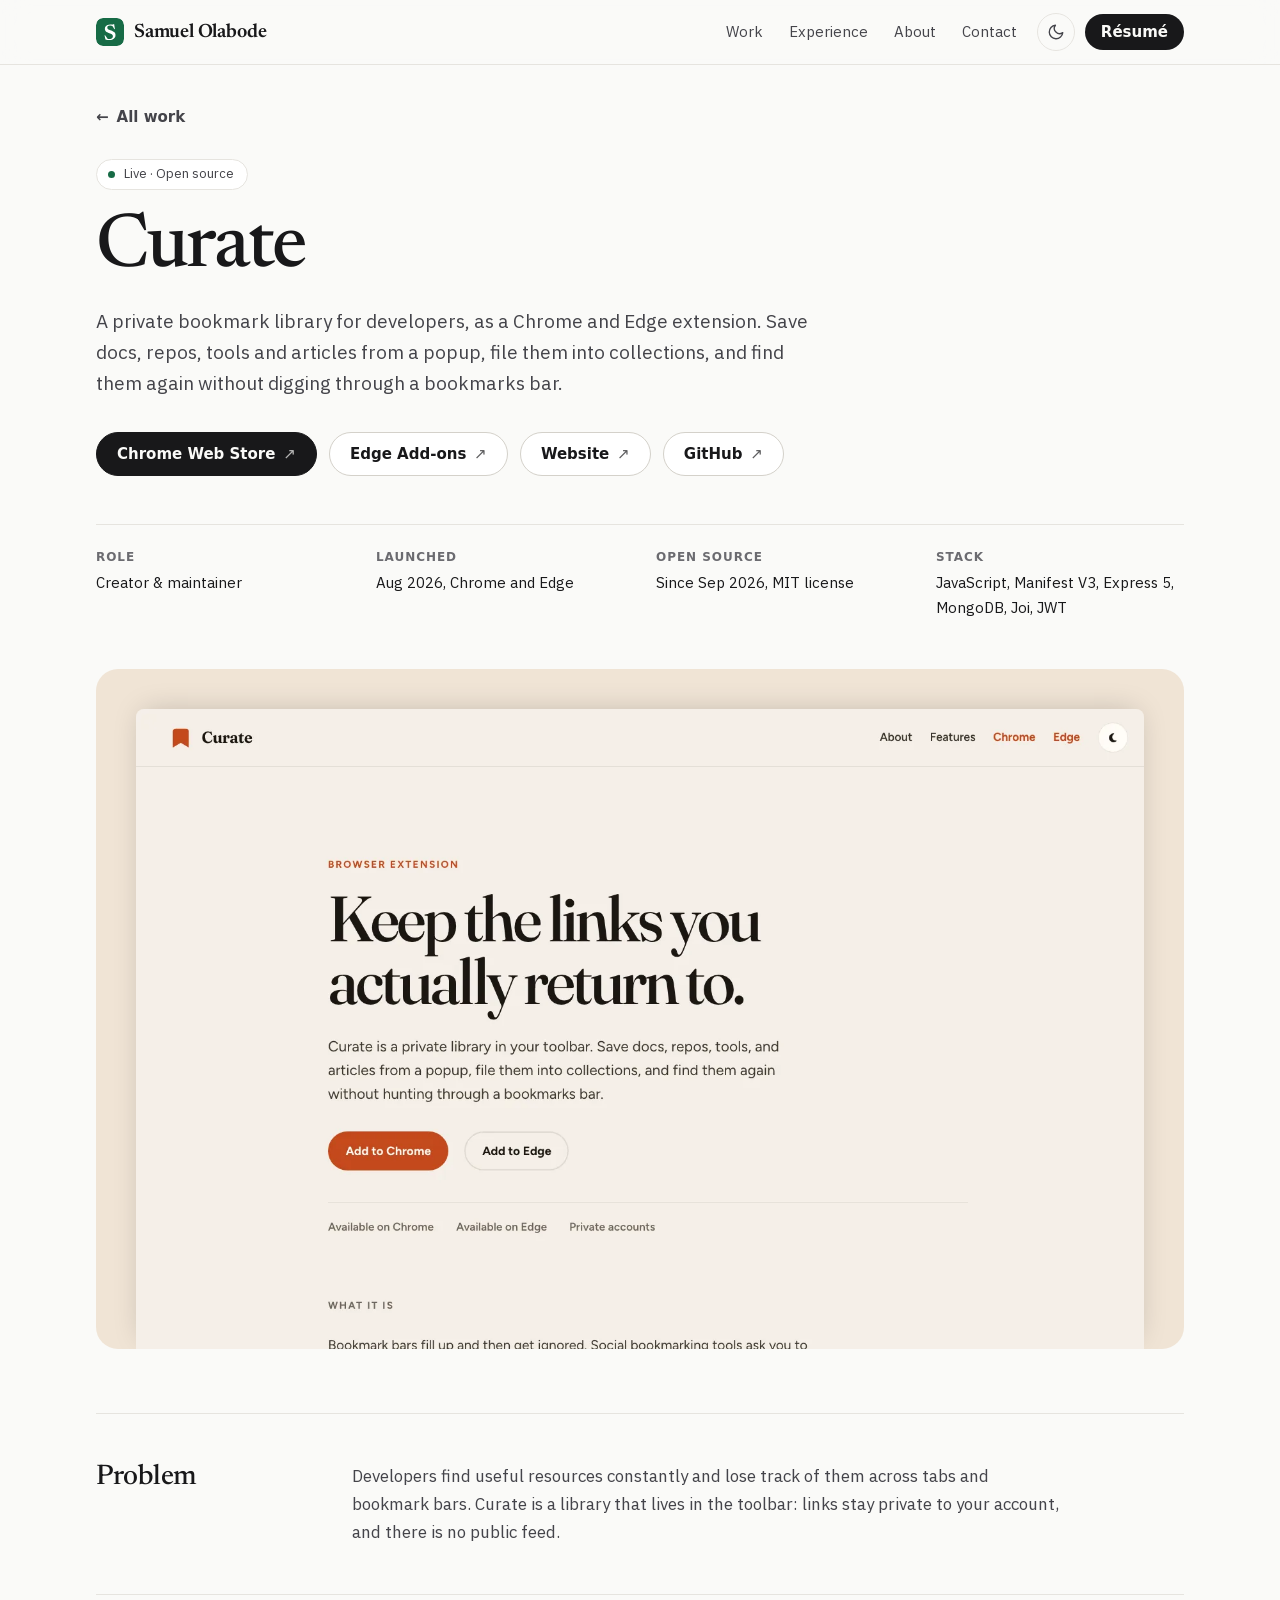
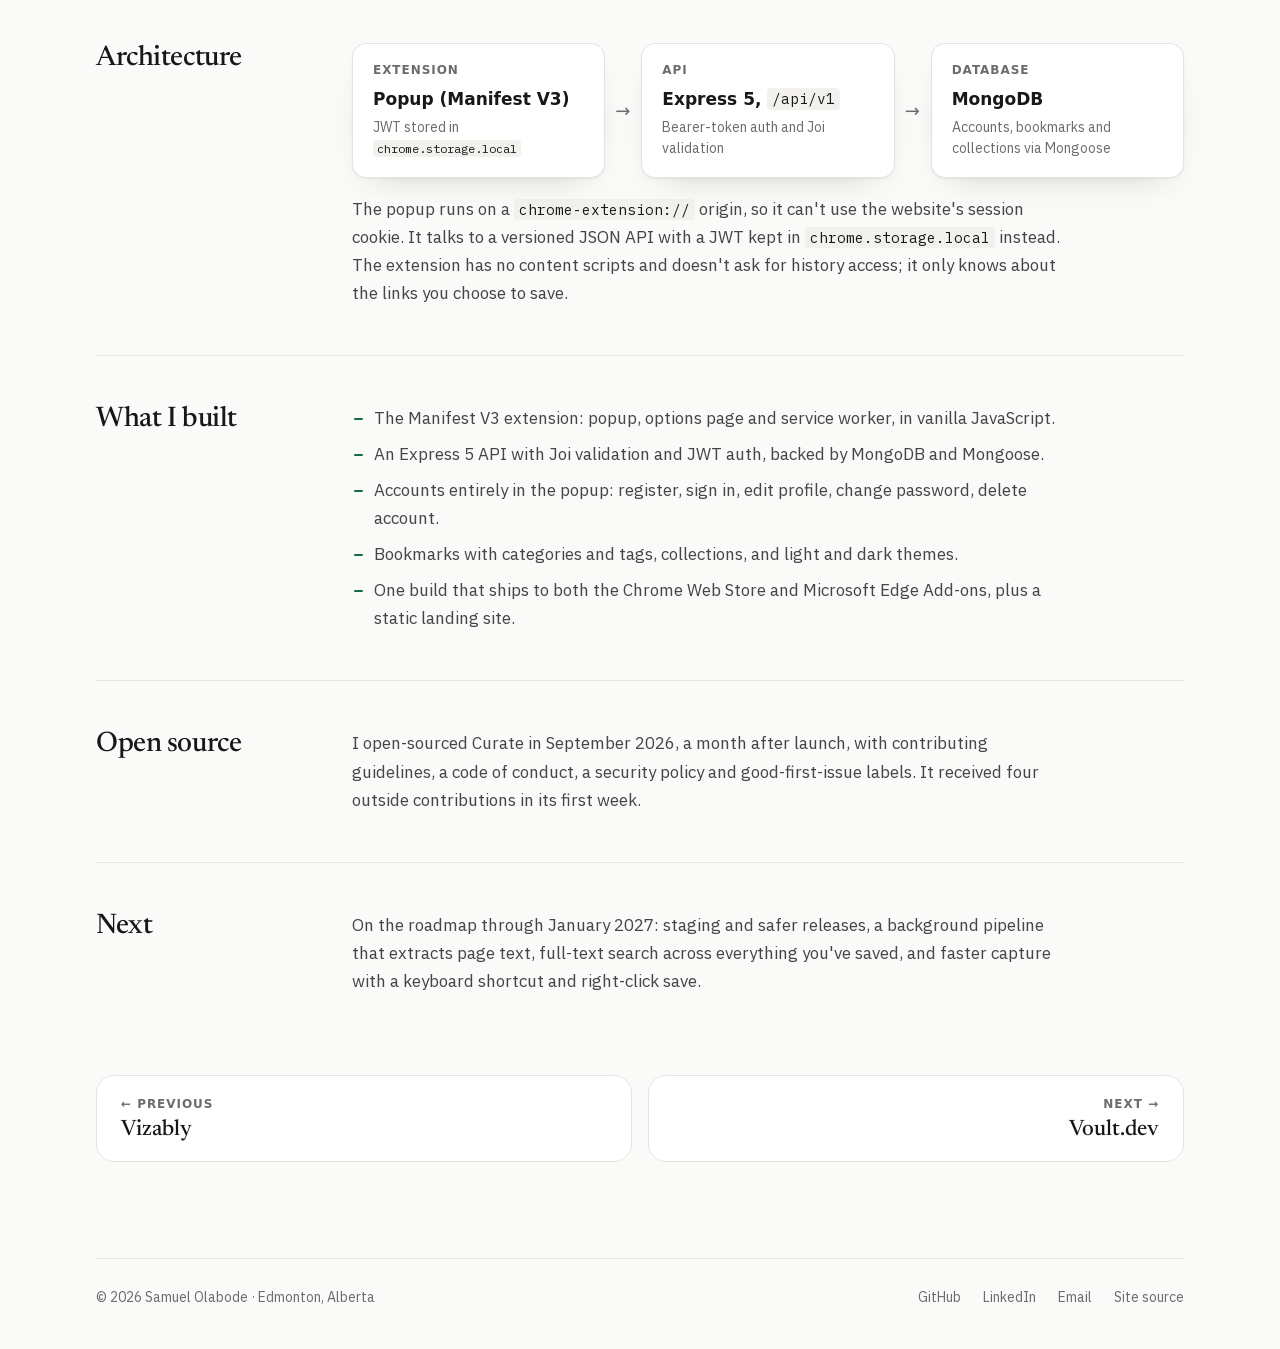
==== commit afb871c8: "Add theme toggle functionality and improve accessibility in project pages Implemented a theme toggle" ====
--- a/projects/curate/index.html
+++ b/projects/curate/index.html
@@ -26,11 +26,14 @@
 
   <link rel="preload" href="/assets/fonts/newsreader.woff2" as="font" type="font/woff2" crossorigin>
   <link rel="preload" href="/assets/fonts/plex-sans-400.woff2" as="font" type="font/woff2" crossorigin>
+  <!-- Apply a saved theme choice before first paint; everything else is in site.js -->
+  <script>try{var t=localStorage.getItem('theme');if(t==='light'||t==='dark')document.documentElement.dataset.theme=t}catch(e){}</script>
+  <script src="/assets/site.js" defer></script>
   <link rel="stylesheet" href="/assets/site.css">
 </head>
 <body>
 
-  <!-- Skip link, top bar and footer are repeated on every page (index.html, 404.html, projects/*/index.html). Keep them in sync. -->
+  <!-- Skip link, top bar (incl. theme toggle) and footer are repeated on every page (index.html, 404.html, projects/*/index.html). Keep them in sync. -->
   <a class="skip" href="#main">Skip to content</a>
   <header class="topbar">
     <nav class="wrap nav" aria-label="Main">
@@ -40,6 +43,12 @@
         <li class="opt"><a href="/#experience">Experience</a></li>
         <li class="opt"><a href="/#about">About</a></li>
         <li class="opt"><a href="/#contact">Contact</a></li>
+        <li>
+          <button class="theme-toggle" type="button" aria-label="Dark mode" aria-pressed="false" hidden>
+            <svg class="moon" viewBox="0 0 24 24" aria-hidden="true"><path d="M21 12.79A9 9 0 1 1 11.21 3 7 7 0 0 0 21 12.79z"/></svg>
+            <svg class="sun" viewBox="0 0 24 24" aria-hidden="true"><circle cx="12" cy="12" r="4.5"/><path d="M12 1.5v2M12 20.5v2M4.6 4.6l1.4 1.4M18 18l1.4 1.4M1.5 12h2M20.5 12h2M4.6 19.4L6 18M18 6l1.4-1.4"/></svg>
+          </button>
+        </li>
         <li><a class="nav-cta" href="/assets/resume.pdf" target="_blank" rel="noopener">Résumé</a></li>
       </ul>
     </nav>
--- a/assets/site.css
+++ b/assets/site.css
@@ -19,6 +19,8 @@
   --kw: #2a52c9;
   --shadow: 0 1px 2px rgb(24 24 26 / .05), 0 14px 36px -22px rgb(24 24 26 / .28);
   --shot-shadow: 0 -4px 28px -8px rgb(0 0 0 / .22);
+  --shadow-lg: 0 1px 2px rgb(24 24 26 / .05), 0 28px 56px -26px rgb(24 24 26 / .38);
+  --ease: cubic-bezier(.2, .7, .2, 1);
   --tint-voult: #1d1d20;
   --tint-vizably: #dfe7fb;
   --tint-curate: #f0e4d5;
@@ -29,8 +31,9 @@
   --gutter: 20px;
   color-scheme: light dark;
 }
+/* Dark tokens appear twice: for the system setting, and for the theme toggle. Keep the two copies identical. */
 @media (prefers-color-scheme: dark) {
-  :root {
+  :root:not([data-theme="light"]) {
     --bg: #0f0f10;
     --surface: #161618;
     --sunk: #1c1c1f;
@@ -48,10 +51,34 @@
     --tint-voult: #222226;
     --tint-vizably: #18213a;
     --tint-curate: #2a2219;
+    --shadow-lg: 0 1px 2px rgb(0 0 0 / .4), 0 30px 60px -28px rgb(0 0 0 / .9);
   }
 }
+:root[data-theme="dark"] {
+  --bg: #0f0f10;
+  --surface: #161618;
+  --sunk: #1c1c1f;
+  --line: #29292d;
+  --line-2: #3b3b40;
+  --text: #f2f2f0;
+  --text-2: #c2c2c5;
+  --muted: #94949a;
+  --accent: #6fcf9a;
+  --accent-soft: #15291e;
+  --amber: #f1c21b;
+  --kw: #a6c8ff;
+  --shadow: 0 1px 2px rgb(0 0 0 / .4), 0 18px 40px -24px rgb(0 0 0 / .8);
+  --shot-shadow: 0 -4px 32px -8px rgb(0 0 0 / .7);
+  --tint-voult: #222226;
+  --tint-vizably: #18213a;
+  --tint-curate: #2a2219;
+  --shadow-lg: 0 1px 2px rgb(0 0 0 / .4), 0 30px 60px -28px rgb(0 0 0 / .9);
+  color-scheme: dark;
+}
+:root[data-theme="light"] { color-scheme: light; }
 
 *, *::before, *::after { box-sizing: border-box; }
+[hidden] { display: none !important; }
 html { -webkit-text-size-adjust: 100%; scroll-behavior: smooth; scroll-padding-top: 84px; }
 body {
   margin: 0;
@@ -105,7 +132,23 @@
 .nav ul { display: flex; align-items: center; gap: 2px; margin: 0; padding: 0; list-style: none; font-size: .9375rem; }
 .nav ul a { display: block; padding: 6px 12px; border-radius: 999px; color: var(--text-2); text-decoration: none; }
 .nav ul a:hover { color: var(--text); background: var(--sunk); }
+.nav ul a.is-active { color: var(--text); background: var(--sunk); }
 .nav .opt { display: none; }
+.theme-toggle {
+  display: grid; place-items: center; width: 38px; height: 38px; margin-left: 6px; padding: 0;
+  color: var(--text-2); background: none; border: 1px solid var(--line); border-radius: 999px; cursor: pointer;
+  transition: color .15s, border-color .15s, background-color .15s;
+}
+.theme-toggle:hover { color: var(--text); border-color: var(--line-2); background: var(--sunk); }
+.theme-toggle svg { width: 18px; height: 18px; fill: none; stroke: currentColor; stroke-width: 1.8; stroke-linecap: round; stroke-linejoin: round; animation: spin-in .5s var(--ease); }
+.theme-toggle .sun { display: none; }
+:root[data-theme="dark"] .theme-toggle .sun { display: block; }
+:root[data-theme="dark"] .theme-toggle .moon { display: none; }
+@media (prefers-color-scheme: dark) {
+  :root:not([data-theme="light"]) .theme-toggle .sun { display: block; }
+  :root:not([data-theme="light"]) .theme-toggle .moon { display: none; }
+}
+@keyframes spin-in { from { opacity: 0; transform: rotate(-90deg) scale(.6); } }
 .nav .nav-cta { margin-left: 8px; padding-inline: 16px; background: var(--text); color: var(--bg); font-weight: 600; }
 .nav .nav-cta:hover { background: var(--text-2); color: var(--bg); }
 
@@ -122,6 +165,10 @@
 .btn-primary { background: var(--text); border-color: var(--text); color: var(--bg); }
 .btn-primary:hover { background: var(--text-2); border-color: var(--text-2); }
 .btn .arr { font-weight: 400; opacity: .7; }
+.btn:active { transform: translateY(1px); }
+a > span[aria-hidden="true"] { display: inline-block; transition: transform .25s var(--ease); }
+a:hover > span[aria-hidden="true"] { transform: translateX(3px); }
+.back:hover > span[aria-hidden="true"] { transform: translateX(-3px); }
 
 .pill {
   display: inline-flex; align-items: center; gap: 9px;
@@ -129,8 +176,13 @@
   font-size: .8125rem; line-height: 1.4; color: var(--text-2);
   background: var(--surface); border: 1px solid var(--line); border-radius: 999px;
 }
-.pill::before { content: ""; flex: none; width: 7px; height: 7px; border-radius: 50%; background: var(--accent); box-shadow: 0 0 0 3px var(--accent-soft); }
-.pill.beta::before { background: var(--amber); box-shadow: 0 0 0 3px color-mix(in srgb, var(--amber) 22%, transparent); }
+.pill { --dot: var(--accent); }
+.pill.beta { --dot: var(--amber); }
+.pill::before { content: ""; flex: none; width: 7px; height: 7px; border-radius: 50%; background: var(--dot); animation: pulse 2.4s ease-out infinite; }
+@keyframes pulse {
+  0% { box-shadow: 0 0 0 0 color-mix(in srgb, var(--dot) 55%, transparent); }
+  70%, 100% { box-shadow: 0 0 0 7px color-mix(in srgb, var(--dot) 0%, transparent); }
+}
 
 /* Bulleted lists with a short accent dash */
 .points { display: grid; gap: 8px; margin: 0; padding: 0; list-style: none; }
@@ -170,7 +222,9 @@
 .project {
   display: flex; flex-direction: column; padding: 10px;
   background: var(--surface); border: 1px solid var(--line); border-radius: 22px; box-shadow: var(--shadow);
-}
+  transition: transform .35s var(--ease), box-shadow .35s var(--ease);
+}
+.project:hover { transform: translateY(-4px); box-shadow: var(--shadow-lg); }
 .shot {
   display: block; overflow: hidden; aspect-ratio: 16 / 10;
   padding: 24px 24px 0; border-radius: 14px;
@@ -179,7 +233,7 @@
 .shot img {
   width: 100%; height: 100%; object-fit: cover; object-position: top left;
   border-radius: 8px 8px 0 0; box-shadow: var(--shot-shadow);
-  transition: transform .5s cubic-bezier(.2, .7, .2, 1);
+  transition: transform .5s var(--ease);
 }
 .project:hover .shot img { transform: translateY(-6px); }
 .tint-voult { --tint: var(--tint-voult); }
@@ -333,6 +387,41 @@
 .lost h1 { margin-top: 16px; font-size: clamp(2.5rem, 1.8rem + 3vw, 4rem); }
 .lost p:not(.eyebrow) { max-width: 34em; margin-top: 16px; font-size: 1.125rem; }
 
+/* ---------- Motion ---------- */
+@keyframes rise { from { opacity: 0; transform: translateY(18px); } }
+
+/* Entrance on page load: the hero and case-study header, staggered */
+:is(.hero > div, .cs-head, .lost) > *, .hero .metrics, .back, .facts { animation: rise .8s var(--ease) backwards; }
+:is(.hero > div, .cs-head, .lost) > :nth-child(2) { animation-delay: 70ms; }
+:is(.hero > div, .cs-head, .lost) > :nth-child(3) { animation-delay: 140ms; }
+:is(.hero > div, .cs-head, .lost) > :nth-child(4) { animation-delay: 210ms; }
+:is(.hero > div, .cs-head, .lost) > :nth-child(5) { animation-delay: 280ms; }
+.hero .metrics, .facts { animation-delay: 320ms; }
+
+/* Scroll reveals: site.js adds .reveal to below-the-fold elements, then .in when they arrive */
+.reveal:not(.in) { opacity: 0; }
+.reveal.in { animation: rise .7s var(--ease) backwards; }
+
+/* Page-to-page transitions: each project screenshot morphs into its case-study hero */
+@media (prefers-reduced-motion: no-preference) {
+  @view-transition { navigation: auto; }
+}
+::view-transition-group(*) { animation-duration: .5s; animation-timing-function: cubic-bezier(.2, .7, .2, 1); }
+/* Fade the old page out before the new one comes in, so their text never overlaps */
+::view-transition-old(root),
+::view-transition-old(*):only-child { animation: fade-out .2s ease-in both; } /* screenshots with no partner on the new page */
+::view-transition-new(root) { animation: fade-in .3s .12s ease-out both; }
+@keyframes fade-out { to { opacity: 0; } }
+@keyframes fade-in { from { opacity: 0; } }
+.shot.tint-voult { view-transition-name: shot-voult; }
+.shot.tint-vizably { view-transition-name: shot-vizably; }
+.shot.tint-curate { view-transition-name: shot-curate; }
+
+/* Theme switch: site.js animates a circular clip on the new snapshot */
+.theme-switching .shot { view-transition-name: none; }
+.theme-switching::view-transition-old(root),
+.theme-switching::view-transition-new(root) { animation: none; mix-blend-mode: normal; }
+
 /* ---------- Breakpoints ---------- */
 @media (min-width: 640px) {
   :root { --gutter: 32px; }
@@ -372,5 +461,5 @@
 
 @media (prefers-reduced-motion: reduce) {
   html { scroll-behavior: auto; }
-  *, *::before, *::after { transition: none !important; }
-}
+  *, *::before, *::after { animation: none !important; transition: none !important; }
+}
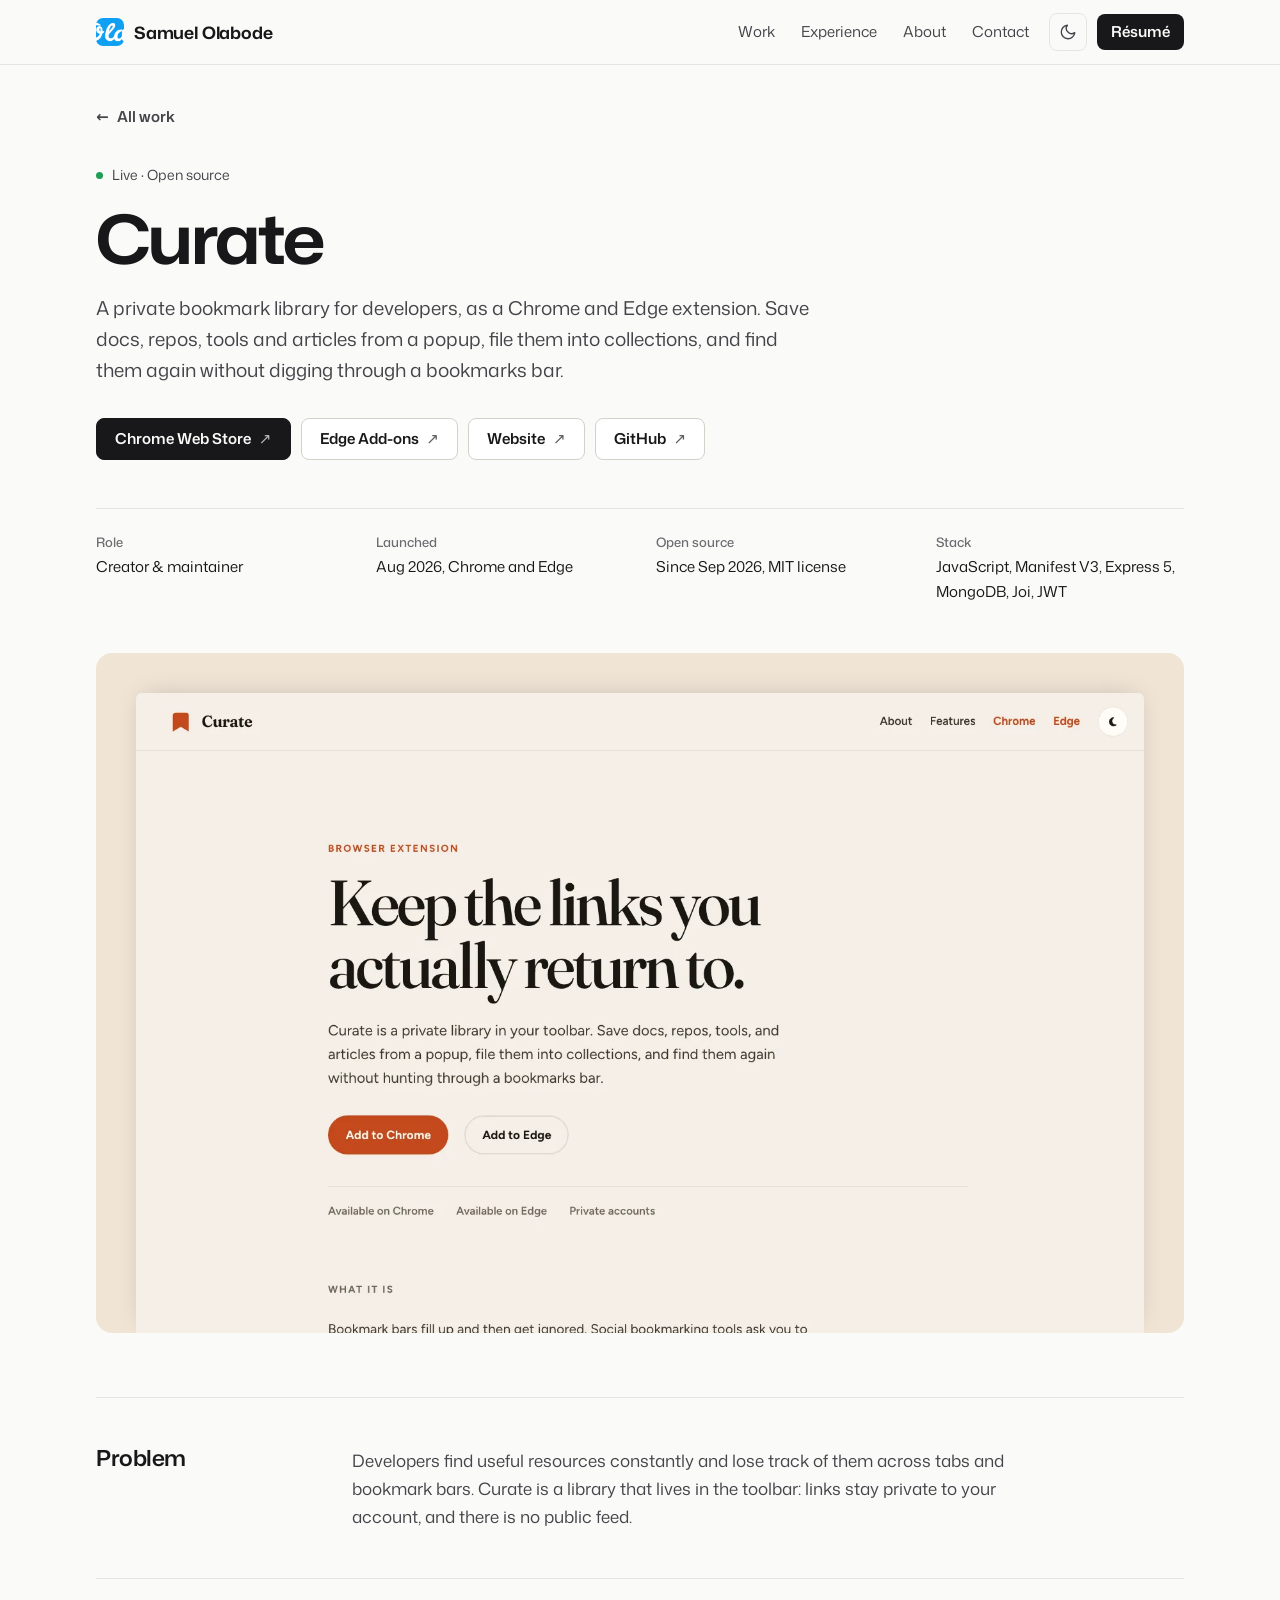
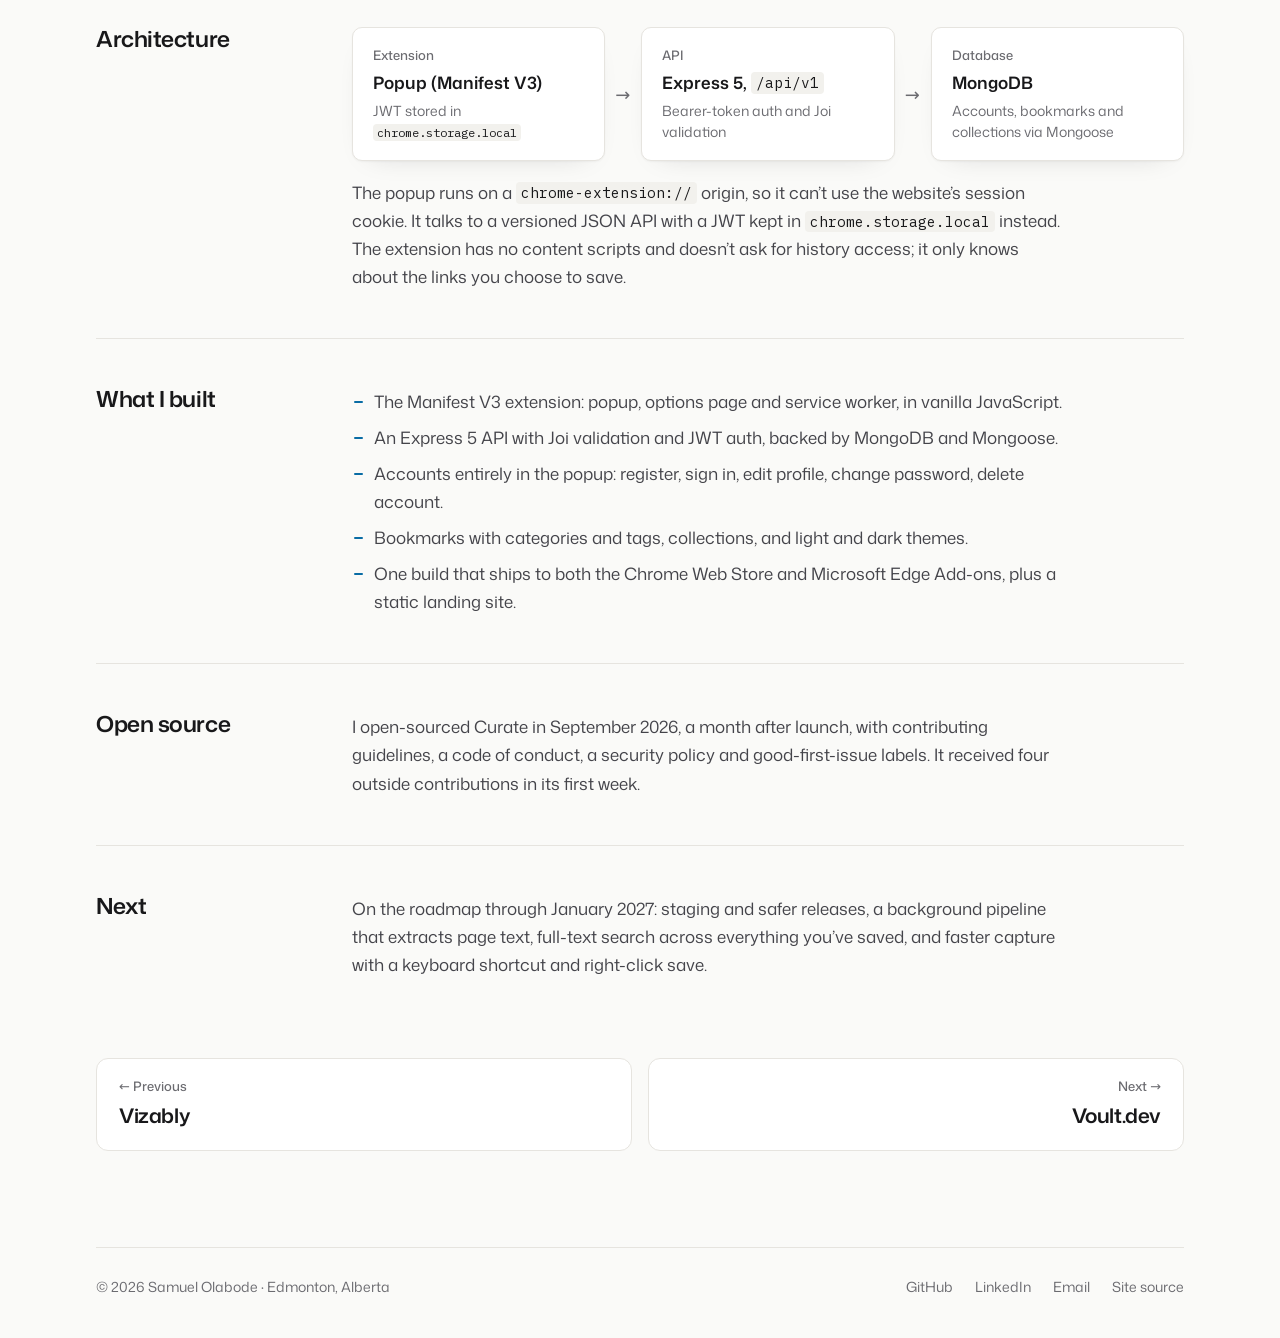
==== commit 72433d46: "Update favicon and font references across multiple HTML files Replaced SVG favicon with PNG format f" ====
--- a/projects/curate/index.html
+++ b/projects/curate/index.html
@@ -10,7 +10,7 @@
   <meta name="theme-color" content="#0f0f10" media="(prefers-color-scheme: dark)">
   <meta name="color-scheme" content="light dark">
   <link rel="canonical" href="https://devolabode.github.io/projects/curate/">
-  <link rel="icon" href="/favicon.svg" type="image/svg+xml">
+  <link rel="icon" href="/favicon.png" type="image/png">
   <link rel="apple-touch-icon" href="/apple-touch-icon.png">
 
   <meta property="og:type" content="article">
@@ -18,14 +18,14 @@
   <meta property="og:description" content="A private bookmark library for developers: a Manifest V3 extension on Chrome and Edge, backed by an Express and MongoDB API.">
   <meta property="og:url" content="https://devolabode.github.io/projects/curate/">
   <meta property="og:site_name" content="Samuel Olabode">
-  <meta property="og:image" content="https://devolabode.github.io/assets/og.png">
+  <meta property="og:image" content="https://devolabode.github.io/assets/og-curate.png">
   <meta property="og:image:width" content="1200">
   <meta property="og:image:height" content="630">
-  <meta property="og:image:alt" content="Samuel Olabode, full-stack and backend developer. Voult.dev, Vizably, Curate.">
+  <meta property="og:image:alt" content="Curate case study by Samuel Olabode">
   <meta name="twitter:card" content="summary_large_image">
+  <meta name="twitter:image" content="https://devolabode.github.io/assets/og-curate.png">
 
-  <link rel="preload" href="/assets/fonts/newsreader.woff2" as="font" type="font/woff2" crossorigin>
-  <link rel="preload" href="/assets/fonts/plex-sans-400.woff2" as="font" type="font/woff2" crossorigin>
+  <link rel="preload" href="/assets/fonts/mona-sans.woff2" as="font" type="font/woff2" crossorigin>
   <!-- Apply a saved theme choice before first paint; everything else is in site.js -->
   <script>try{var t=localStorage.getItem('theme');if(t==='light'||t==='dark')document.documentElement.dataset.theme=t}catch(e){}</script>
   <script src="/assets/site.js" defer></script>
@@ -37,7 +37,7 @@
   <a class="skip" href="#main">Skip to content</a>
   <header class="topbar">
     <nav class="wrap nav" aria-label="Main">
-      <a class="brand" href="/"><img src="/favicon.svg" width="28" height="28" alt="">Samuel Olabode</a>
+      <a class="brand" href="/"><img src="/favicon.png" width="28" height="28" alt="">Samuel Olabode</a>
       <ul>
         <li class="opt"><a href="/#projects">Work</a></li>
         <li class="opt"><a href="/#experience">Experience</a></li>
@@ -58,7 +58,7 @@
     <a class="back" href="/#projects"><span aria-hidden="true">←</span> All work</a>
 
     <header class="cs-head">
-      <p class="pill">Live · Open source</p>
+      <p class="status">Live · Open source</p>
       <h1>Curate</h1>
       <p class="lead">A private bookmark library for developers, as a Chrome and Edge extension. Save docs, repos, tools and articles from a popup, file them into collections, and find them again without digging through a bookmarks bar.</p>
       <div class="actions">
@@ -96,7 +96,7 @@
             <li><span class="eyebrow">API</span><b>Express 5, <code>/api/v1</code></b><span class="d">Bearer-token auth and Joi validation</span></li>
             <li><span class="eyebrow">Database</span><b>MongoDB</b><span class="d">Accounts, bookmarks and collections via Mongoose</span></li>
           </ol>
-          <p>The popup runs on a <code>chrome-extension://</code> origin, so it can't use the website's session cookie. It talks to a versioned JSON API with a JWT kept in <code>chrome.storage.local</code> instead. The extension has no content scripts and doesn't ask for history access; it only knows about the links you choose to save.</p>
+          <p>The popup runs on a <code>chrome-extension://</code> origin, so it can’t use the website’s session cookie. It talks to a versioned JSON API with a JWT kept in <code>chrome.storage.local</code> instead. The extension has no content scripts and doesn’t ask for history access; it only knows about the links you choose to save.</p>
         </div>
       </section>
 
@@ -123,7 +123,7 @@
       <section class="row" aria-labelledby="next-h">
         <h2 id="next-h">Next</h2>
         <div class="prose">
-          <p>On the roadmap through January 2027: staging and safer releases, a background pipeline that extracts page text, full-text search across everything you've saved, and faster capture with a keyboard shortcut and right-click save.</p>
+          <p>On the roadmap through January 2027: staging and safer releases, a background pipeline that extracts page text, full-text search across everything you’ve saved, and faster capture with a keyboard shortcut and right-click save.</p>
         </div>
       </section>
     </div>
--- a/assets/site.css
+++ b/assets/site.css
@@ -1,7 +1,6 @@
-/* Newsreader is a variable font subset: weights 400–700, optical size pinned to display (36). */
-@font-face { font-family: "Newsreader"; font-weight: 400 700; font-display: swap; src: url(fonts/newsreader.woff2) format("woff2"); }
-@font-face { font-family: "Plex Sans"; font-weight: 400; font-display: swap; src: url(fonts/plex-sans-400.woff2) format("woff2"); }
-@font-face { font-family: "Plex Sans"; font-weight: 600; font-display: swap; src: url(fonts/plex-sans-600.woff2) format("woff2"); }
+/* Mona Sans (GitHub, OFL) is a variable subset: weight 400–700, width 100–112.5%.
+   Display headings use the wider cut; body text uses the normal width. */
+@font-face { font-family: "Mona Sans"; font-weight: 400 700; font-stretch: 100% 112.5%; font-display: swap; src: url(fonts/mona-sans.woff2) format("woff2"); }
 @font-face { font-family: "Plex Mono"; font-weight: 400; font-display: swap; src: url(fonts/plex-mono-400.woff2) format("woff2"); }
 
 :root {
@@ -13,19 +12,20 @@
   --text: #18181a;
   --text-2: #44444a;
   --muted: #6b6b70;
-  --accent: #176b46;
-  --accent-soft: #e4f1e9;
+  --accent: #096ca5;
+  --accent-soft: #e8f5fc;
   --amber: #c98a00;
-  --kw: #2a52c9;
-  --shadow: 0 1px 2px rgb(24 24 26 / .05), 0 14px 36px -22px rgb(24 24 26 / .28);
-  --shot-shadow: 0 -4px 28px -8px rgb(0 0 0 / .22);
-  --shadow-lg: 0 1px 2px rgb(24 24 26 / .05), 0 28px 56px -26px rgb(24 24 26 / .38);
+  --kw: #cf222e;
+  --str: #0a3069;
+  --live: #1f9d55;
+  --shadow: 0 1px 2px rgb(24 24 26 / .04), 0 10px 28px -20px rgb(24 24 26 / .22);
+  --shadow-lg: 0 1px 2px rgb(24 24 26 / .05), 0 22px 44px -26px rgb(24 24 26 / .32);
+  --shot-shadow: 0 -4px 24px -8px rgb(0 0 0 / .2);
   --ease: cubic-bezier(.2, .7, .2, 1);
   --tint-voult: #1d1d20;
   --tint-vizably: #dfe7fb;
   --tint-curate: #f0e4d5;
-  --serif: "Newsreader", Georgia, "Times New Roman", serif;
-  --sans: "Plex Sans", system-ui, -apple-system, "Segoe UI", sans-serif;
+  --sans: "Mona Sans", system-ui, -apple-system, "Segoe UI", sans-serif;
   --mono: "Plex Mono", ui-monospace, SFMono-Regular, Menlo, Consolas, monospace;
   --max: 72rem;
   --gutter: 20px;
@@ -42,16 +42,18 @@
     --text: #f2f2f0;
     --text-2: #c2c2c5;
     --muted: #94949a;
-    --accent: #6fcf9a;
-    --accent-soft: #15291e;
+    --accent: #38b0f5;
+    --accent-soft: #102937;
     --amber: #f1c21b;
-    --kw: #a6c8ff;
-    --shadow: 0 1px 2px rgb(0 0 0 / .4), 0 18px 40px -24px rgb(0 0 0 / .8);
-    --shot-shadow: 0 -4px 32px -8px rgb(0 0 0 / .7);
+    --kw: #ff7b72;
+    --str: #a5d6ff;
+    --live: #6fcf9a;
+    --shadow: 0 1px 2px rgb(0 0 0 / .4), 0 14px 32px -22px rgb(0 0 0 / .8);
+    --shadow-lg: 0 1px 2px rgb(0 0 0 / .4), 0 26px 52px -28px rgb(0 0 0 / .9);
+    --shot-shadow: 0 -4px 28px -8px rgb(0 0 0 / .7);
     --tint-voult: #222226;
     --tint-vizably: #18213a;
     --tint-curate: #2a2219;
-    --shadow-lg: 0 1px 2px rgb(0 0 0 / .4), 0 30px 60px -28px rgb(0 0 0 / .9);
   }
 }
 :root[data-theme="dark"] {
@@ -63,16 +65,18 @@
   --text: #f2f2f0;
   --text-2: #c2c2c5;
   --muted: #94949a;
-  --accent: #6fcf9a;
-  --accent-soft: #15291e;
+  --accent: #38b0f5;
+  --accent-soft: #102937;
   --amber: #f1c21b;
-  --kw: #a6c8ff;
-  --shadow: 0 1px 2px rgb(0 0 0 / .4), 0 18px 40px -24px rgb(0 0 0 / .8);
-  --shot-shadow: 0 -4px 32px -8px rgb(0 0 0 / .7);
+  --kw: #ff7b72;
+  --str: #a5d6ff;
+  --live: #6fcf9a;
+  --shadow: 0 1px 2px rgb(0 0 0 / .4), 0 14px 32px -22px rgb(0 0 0 / .8);
+  --shadow-lg: 0 1px 2px rgb(0 0 0 / .4), 0 26px 52px -28px rgb(0 0 0 / .9);
+  --shot-shadow: 0 -4px 28px -8px rgb(0 0 0 / .7);
   --tint-voult: #222226;
   --tint-vizably: #18213a;
   --tint-curate: #2a2219;
-  --shadow-lg: 0 1px 2px rgb(0 0 0 / .4), 0 30px 60px -28px rgb(0 0 0 / .9);
   color-scheme: dark;
 }
 :root[data-theme="light"] { color-scheme: light; }
@@ -85,14 +89,18 @@
   background: var(--bg);
   color: var(--text-2);
   font: 400 1.0625rem/1.65 var(--sans);
+  font-synthesis: none;
   -webkit-font-smoothing: antialiased;
 }
-h1, h2, h3 { margin: 0; color: var(--text); font-family: var(--serif); font-weight: 500; line-height: 1.1; letter-spacing: -.015em; text-wrap: balance; }
+h1, h2, h3 { margin: 0; color: var(--text); font-weight: 600; font-stretch: 106%; line-height: 1.12; letter-spacing: -.02em; text-wrap: balance; }
+/* Display headings: the wide, heavy cut */
+h1, .sec-head h2, .cta h2 { font-weight: 650; font-stretch: 112.5%; letter-spacing: -.03em; }
 p, dl, dd, figure, pre { margin: 0; }
 p { text-wrap: pretty; }
 img { display: block; max-width: 100%; }
 strong { font-weight: 600; color: var(--text); }
 code { padding: .1em .35em; border-radius: 4px; background: var(--sunk); font: .85em var(--mono); color: var(--text); }
+time, .when, .metrics b { font-variant-numeric: tabular-nums; }
 ::selection { background: var(--accent); color: var(--bg); }
 :focus-visible { outline: 2px solid var(--accent); outline-offset: 3px; border-radius: 4px; }
 
@@ -115,7 +123,7 @@
 .skip:focus { top: 12px; }
 .muted { color: var(--muted); }
 .wrap { max-width: var(--max); margin-inline: auto; padding-inline: var(--gutter); }
-.eyebrow { font: 600 .75rem/1.4 var(--sans); text-transform: uppercase; letter-spacing: .08em; color: var(--muted); }
+.eyebrow { font: 500 .8125rem/1.4 var(--sans); color: var(--muted); }
 
 /* ---------- Top bar ---------- */
 .topbar {
@@ -127,16 +135,16 @@
   border-bottom: 1px solid var(--line);
 }
 .nav { display: flex; align-items: center; justify-content: space-between; gap: 16px; height: 64px; }
-.brand { display: inline-flex; align-items: center; gap: 10px; font: 600 1.1875rem var(--serif); letter-spacing: -.01em; color: var(--text); text-decoration: none; white-space: nowrap; }
+.brand { display: inline-flex; align-items: center; gap: 10px; font-weight: 650; font-stretch: 106%; letter-spacing: -.01em; color: var(--text); text-decoration: none; white-space: nowrap; }
 .brand img { border-radius: 7px; }
 .nav ul { display: flex; align-items: center; gap: 2px; margin: 0; padding: 0; list-style: none; font-size: .9375rem; }
-.nav ul a { display: block; padding: 6px 12px; border-radius: 999px; color: var(--text-2); text-decoration: none; }
+.nav ul a { display: block; padding: 6px 12px; border-radius: 6px; color: var(--text-2); text-decoration: none; }
 .nav ul a:hover { color: var(--text); background: var(--sunk); }
 .nav ul a.is-active { color: var(--text); background: var(--sunk); }
 .nav .opt { display: none; }
 .theme-toggle {
   display: grid; place-items: center; width: 38px; height: 38px; margin-left: 6px; padding: 0;
-  color: var(--text-2); background: none; border: 1px solid var(--line); border-radius: 999px; cursor: pointer;
+  color: var(--text-2); background: none; border: 1px solid var(--line); border-radius: 8px; cursor: pointer;
   transition: color .15s, border-color .15s, background-color .15s;
 }
 .theme-toggle:hover { color: var(--text); border-color: var(--line-2); background: var(--sunk); }
@@ -149,16 +157,16 @@
   :root:not([data-theme="light"]) .theme-toggle .moon { display: none; }
 }
 @keyframes spin-in { from { opacity: 0; transform: rotate(-90deg) scale(.6); } }
-.nav .nav-cta { margin-left: 8px; padding-inline: 16px; background: var(--text); color: var(--bg); font-weight: 600; }
+.nav .nav-cta { margin-left: 8px; padding-inline: 14px; border-radius: 8px; background: var(--text); color: var(--bg); font-weight: 600; }
 .nav .nav-cta:hover { background: var(--text-2); color: var(--bg); }
 
-/* ---------- Buttons, pills ---------- */
-.actions { display: flex; flex-wrap: wrap; gap: 12px; margin-top: 32px; }
+/* ---------- Buttons, status ---------- */
+.actions { display: flex; flex-wrap: wrap; gap: 10px; margin-top: 32px; }
 .btn {
   display: inline-flex; align-items: center; gap: 8px;
-  min-height: 44px; padding: 0 20px;
+  min-height: 42px; padding: 0 18px;
   font: 600 .9375rem var(--sans); color: var(--text); text-decoration: none;
-  background: var(--surface); border: 1px solid var(--line-2); border-radius: 999px;
+  background: var(--surface); border: 1px solid var(--line-2); border-radius: 8px;
   cursor: pointer;
 }
 .btn:hover { border-color: var(--text-2); }
@@ -170,15 +178,10 @@
 a:hover > span[aria-hidden="true"] { transform: translateX(3px); }
 .back:hover > span[aria-hidden="true"] { transform: translateX(-3px); }
 
-.pill {
-  display: inline-flex; align-items: center; gap: 9px;
-  padding: 5px 13px 5px 11px;
-  font-size: .8125rem; line-height: 1.4; color: var(--text-2);
-  background: var(--surface); border: 1px solid var(--line); border-radius: 999px;
-}
-.pill { --dot: var(--accent); }
-.pill.beta { --dot: var(--amber); }
-.pill::before { content: ""; flex: none; width: 7px; height: 7px; border-radius: 50%; background: var(--dot); animation: pulse 2.4s ease-out infinite; }
+/* Status line with a pulsing dot */
+.status { --dot: var(--live); display: inline-flex; align-items: center; gap: 9px; font-size: .875rem; line-height: 1.4; color: var(--text-2); }
+.status.beta { --dot: var(--amber); }
+.status::before { content: ""; flex: none; width: 7px; height: 7px; border-radius: 50%; background: var(--dot); animation: pulse 2.4s ease-out infinite; }
 @keyframes pulse {
   0% { box-shadow: 0 0 0 0 color-mix(in srgb, var(--dot) 55%, transparent); }
   70%, 100% { box-shadow: 0 0 0 7px color-mix(in srgb, var(--dot) 0%, transparent); }
@@ -196,52 +199,47 @@
 /* ---------- Sections ---------- */
 .section { padding-top: 96px; }
 .sec-head { max-width: 40rem; margin-bottom: 40px; }
-.sec-head h2 { font-size: clamp(2rem, 1.4rem + 1.8vw, 2.75rem); }
+.sec-head h2 { font-size: clamp(1.875rem, 1.3rem + 1.7vw, 2.5rem); }
 .sec-head p { margin-top: 12px; font-size: 1.0625rem; color: var(--muted); }
 
 /* ---------- Hero ---------- */
 .hero { display: grid; gap: 48px; padding-top: 56px; }
-.hero h1 { margin-top: 28px; font-size: clamp(3rem, 5.6vw + .5rem, 5.5rem); line-height: .98; letter-spacing: -.03em; }
-.hero .role { margin-top: 14px; font: 400 clamp(1.375rem, 1.1rem + 1vw, 1.875rem)/1.25 var(--serif); color: var(--text-2); }
-.hero .lead { max-width: 34em; margin-top: 22px; font-size: 1.125rem; }
-
-.metrics {
-  display: grid; grid-template-columns: repeat(2, minmax(0, 1fr));
-  margin: 0; padding: 0; list-style: none;
-  background: var(--surface); border: 1px solid var(--line); border-radius: 20px; box-shadow: var(--shadow);
-  overflow: hidden;
-}
-.metrics li { padding: 22px; }
-.metrics li:nth-child(n+3) { border-top: 1px solid var(--line); }
-.metrics li:nth-child(even) { border-left: 1px solid var(--line); }
-.metrics b { display: block; font: 500 2.5rem/1 var(--serif); letter-spacing: -.02em; color: var(--text); }
+.hero h1 { margin-top: 24px; font-size: clamp(2.375rem, 4.4vw + .5rem, 4.25rem); line-height: 1; }
+.hero .role { margin-top: 16px; font-size: clamp(1.25rem, 1.05rem + .8vw, 1.625rem); font-weight: 500; line-height: 1.3; letter-spacing: -.01em; color: var(--text-2); }
+.hero .lead { max-width: 34em; margin-top: 20px; font-size: 1.125rem; }
+
+/* Highlights: a ruled 2×2 grid rather than a floating card */
+.metrics { display: grid; grid-template-columns: repeat(2, minmax(0, 1fr)); margin: 0; padding: 0; list-style: none; border-top: 1px solid var(--line); }
+.metrics li { padding: 20px 20px 22px 0; border-bottom: 1px solid var(--line); }
+.metrics li:nth-child(even) { padding: 20px 0 22px 24px; border-left: 1px solid var(--line); }
+.metrics b { display: block; font-size: 2.75rem; font-weight: 650; font-stretch: 112.5%; line-height: 1; letter-spacing: -.035em; color: var(--text); }
 .metrics span { display: block; margin-top: 10px; font-size: .875rem; line-height: 1.45; color: var(--muted); }
 
 /* ---------- Projects ---------- */
 .work { display: grid; gap: 24px; }
 .project {
-  display: flex; flex-direction: column; padding: 10px;
-  background: var(--surface); border: 1px solid var(--line); border-radius: 22px; box-shadow: var(--shadow);
+  display: flex; flex-direction: column; padding: 8px;
+  background: var(--surface); border: 1px solid var(--line); border-radius: 16px; box-shadow: var(--shadow);
   transition: transform .35s var(--ease), box-shadow .35s var(--ease);
 }
 .project:hover { transform: translateY(-4px); box-shadow: var(--shadow-lg); }
 .shot {
   display: block; overflow: hidden; aspect-ratio: 16 / 10;
-  padding: 24px 24px 0; border-radius: 14px;
+  padding: 22px 22px 0; border-radius: 10px;
   background: var(--tint, var(--sunk));
 }
 .shot img {
   width: 100%; height: 100%; object-fit: cover; object-position: top left;
-  border-radius: 8px 8px 0 0; box-shadow: var(--shot-shadow);
+  border-radius: 6px 6px 0 0; box-shadow: var(--shot-shadow);
   transition: transform .5s var(--ease);
 }
 .project:hover .shot img { transform: translateY(-6px); }
 .tint-voult { --tint: var(--tint-voult); }
 .tint-vizably { --tint: var(--tint-vizably); }
 .tint-curate { --tint: var(--tint-curate); }
-.project-body { display: flex; flex-direction: column; flex: 1; padding: 22px 14px 14px; }
+.project-body { display: flex; flex-direction: column; flex: 1; padding: 20px 14px 14px; }
 .project-top { display: flex; flex-wrap: wrap; align-items: center; justify-content: space-between; gap: 8px 16px; }
-.project h3 { font-size: 1.875rem; }
+.project h3 { font-size: 1.625rem; }
 .project h3 a { color: var(--text); text-decoration: none; }
 .project h3 a:hover { color: var(--accent); }
 .project .role { margin-top: 4px; font-size: .875rem; color: var(--muted); }
@@ -253,7 +251,7 @@
 .links a:hover { color: var(--accent); }
 
 .more { margin-top: 56px; }
-.more-list { margin: 16px 0 0; padding: 0; list-style: none; }
+.more-list { margin: 14px 0 0; padding: 0; list-style: none; }
 .more-list li { display: grid; gap: 4px 32px; padding: 20px 0; border-top: 1px solid var(--line); }
 .more-list li:last-child { border-bottom: 1px solid var(--line); }
 .more-list .name { font-weight: 600; color: var(--text); }
@@ -267,13 +265,9 @@
 .xp > li { display: grid; gap: 8px 48px; padding: 32px 0; border-top: 1px solid var(--line); }
 .xp > li:last-child { border-bottom: 1px solid var(--line); }
 .xp .when { font-size: .9375rem; color: var(--muted); }
-.xp .kind {
-  display: inline-block; margin-top: 8px; padding: 2px 10px;
-  border-radius: 999px; background: var(--accent-soft);
-  font-size: .75rem; font-weight: 600; color: var(--accent);
-}
-.xp h3 { font-size: 1.5rem; }
-.xp .org { font-weight: 400; color: var(--muted); }
+.xp .kind { display: inline-block; margin-top: 4px; font-size: .8125rem; font-weight: 600; color: var(--accent); }
+.xp h3 { font-size: 1.375rem; }
+.xp .org { font-weight: 400; font-stretch: 100%; letter-spacing: -.01em; color: var(--muted); }
 .xp p, .xp .points { max-width: 44em; margin-top: 12px; }
 
 /* ---------- Skills ---------- */
@@ -287,9 +281,9 @@
 .prose > * + * { margin-top: 1em; }
 .prose p { max-width: 38em; }
 .prose.lg p { font-size: 1.1875rem; line-height: 1.7; }
-.card { padding: 28px; background: var(--surface); border: 1px solid var(--line); border-radius: 22px; box-shadow: var(--shadow); }
+.card { padding: 26px; background: var(--surface); border: 1px solid var(--line); border-radius: 16px; box-shadow: var(--shadow); }
 .card-head { display: flex; flex-wrap: wrap; align-items: baseline; justify-content: space-between; gap: 4px 12px; margin-bottom: 18px; }
-.card-head h3 { font-size: 1.5rem; }
+.card-head h3 { font-size: 1.25rem; }
 .card-head span { font-size: .8125rem; color: var(--muted); }
 .now { display: grid; gap: 16px; margin: 0; padding: 0; list-style: none; font-size: .9375rem; }
 .now b { display: block; font-weight: 600; color: var(--text); }
@@ -297,15 +291,15 @@
 /* ---------- Contact (inverted block) ---------- */
 .cta {
   display: grid; gap: 40px; padding: 40px 24px;
-  background: var(--text); border-radius: 28px;
+  background: var(--text); border-radius: 20px;
   color: var(--bg);
   color: color-mix(in srgb, var(--bg) 75%, var(--text));
 }
-.cta h2 { color: var(--bg); font-size: clamp(2.25rem, 1.5rem + 2.4vw, 3.5rem); }
+.cta h2 { color: var(--bg); font-size: clamp(2rem, 1.4rem + 2.2vw, 3.25rem); }
 .cta > div > p { max-width: 30em; margin-top: 14px; font-size: 1.125rem; }
 .email-row { display: flex; flex-wrap: wrap; align-items: center; gap: 12px 16px; margin-top: 28px; }
-.email { font: 500 clamp(1.5rem, 1rem + 2.2vw, 2.5rem)/1.15 var(--serif); letter-spacing: -.01em; color: var(--bg); overflow-wrap: anywhere; }
-.cta .btn { background: transparent; color: var(--bg); border-color: color-mix(in srgb, var(--bg) 35%, transparent); min-height: 38px; padding: 0 16px; }
+.email { font-size: clamp(1.375rem, 1rem + 1.8vw, 2.25rem); font-weight: 600; font-stretch: 106%; line-height: 1.15; letter-spacing: -.02em; color: var(--bg); overflow-wrap: anywhere; }
+.cta .btn { background: transparent; color: var(--bg); border-color: color-mix(in srgb, var(--bg) 35%, transparent); min-height: 36px; padding: 0 14px; }
 .cta .btn:hover { border-color: var(--bg); }
 .cta-links { align-self: end; margin: 0; padding: 0; list-style: none; }
 .cta-links a {
@@ -333,58 +327,58 @@
 .back { display: inline-flex; gap: 8px; margin-top: 40px; font-size: .9375rem; font-weight: 600; color: var(--text-2); text-decoration: none; }
 .back:hover { color: var(--text); }
 .cs-head { padding-top: 28px; }
-.cs-head h1 { margin-top: 20px; font-size: clamp(2.75rem, 1.8rem + 4vw, 4.75rem); line-height: 1; letter-spacing: -.03em; }
+.cs-head h1 { margin-top: 18px; font-size: clamp(2.5rem, 1.6rem + 3.6vw, 4.25rem); line-height: 1; }
 .cs-head .lead { max-width: 38em; margin-top: 20px; font-size: 1.1875rem; }
 
 .facts {
   display: grid; grid-template-columns: repeat(2, minmax(0, 1fr)); gap: 24px 32px;
   margin-top: 48px; padding-top: 24px; border-top: 1px solid var(--line);
 }
-.facts dd { margin-top: 6px; font-size: .9375rem; color: var(--text); }
-
-.cs-shot { margin-top: 48px; padding: 20px 20px 0; border-radius: 22px; }
+.facts dd { margin-top: 4px; font-size: .9375rem; color: var(--text); }
+
+.cs-shot { margin-top: 48px; padding: 20px 20px 0; border-radius: 16px; }
 
 .cs-body { margin-top: 64px; }
 .row { display: grid; gap: 16px 48px; padding: 48px 0; border-top: 1px solid var(--line); }
-.row h2 { font-size: 1.75rem; }
+.row h2 { font-size: 1.375rem; }
 .row .prose { min-width: 0; }
 .row .prose > * { max-width: 42em; }
 .row .prose > .flow, .row .prose > .code-fig { max-width: none; }
 
-.code-fig { overflow: hidden; background: var(--sunk); border: 1px solid var(--line); border-radius: 14px; }
+.code-fig { overflow: hidden; background: var(--sunk); border: 1px solid var(--line); border-radius: 10px; }
 .code-fig figcaption { padding: 10px 18px; border-bottom: 1px solid var(--line); font: .8125rem var(--mono); color: var(--muted); }
 .code-fig pre { overflow-x: auto; padding: 18px; font: .8125rem/1.75 var(--mono); color: var(--text-2); tab-size: 2; }
 .code-fig code { padding: 0; background: none; font-size: inherit; color: inherit; }
 .code-fig .c { color: var(--muted); }
-.code-fig .s { color: var(--accent); }
+.code-fig .s { color: var(--str); }
 .code-fig .k { color: var(--kw); }
 
 /* Flow diagrams: a list of steps joined by arrows */
 .flow { display: grid; gap: 36px; margin: 0; padding: 0; list-style: none; }
-.flow li { position: relative; padding: 18px 20px; background: var(--surface); border: 1px solid var(--line); border-radius: 14px; box-shadow: var(--shadow); }
+.flow li { position: relative; padding: 18px 20px; background: var(--surface); border: 1px solid var(--line); border-radius: 10px; box-shadow: var(--shadow); }
 .flow li + li::before {
   content: "↓" / ""; position: absolute; left: 50%; top: -31px; transform: translateX(-50%);
   font: 1.125rem/26px var(--sans); color: var(--muted);
 }
 .flow b { display: block; font-weight: 600; color: var(--text); }
-.flow .eyebrow { display: block; margin-bottom: 6px; }
+.flow .eyebrow { display: block; margin-bottom: 4px; }
 .flow .d { display: block; margin-top: 4px; font-size: .875rem; line-height: 1.5; color: var(--muted); }
 .flow.steps { gap: 28px; }
 .flow.steps li + li::before { top: -27px; }
 
 .pager { display: grid; grid-template-columns: 1fr 1fr; gap: 16px; margin-top: 32px; }
 .pager a {
-  display: block; padding: 20px 24px;
-  background: var(--surface); border: 1px solid var(--line); border-radius: 18px;
-  font: 500 1.375rem var(--serif); color: var(--text); text-decoration: none;
+  display: block; padding: 18px 22px;
+  background: var(--surface); border: 1px solid var(--line); border-radius: 12px;
+  font-size: 1.25rem; font-weight: 600; font-stretch: 106%; letter-spacing: -.02em; color: var(--text); text-decoration: none;
 }
 .pager a:hover { border-color: var(--line-2); box-shadow: var(--shadow); }
-.pager .eyebrow { display: block; margin-bottom: 6px; }
+.pager .eyebrow { display: block; margin-bottom: 4px; font-stretch: 100%; letter-spacing: 0; }
 .pager .next { text-align: right; }
 
 /* ---------- 404 ---------- */
 .lost { min-height: 62vh; padding-top: 112px; }
-.lost h1 { margin-top: 16px; font-size: clamp(2.5rem, 1.8rem + 3vw, 4rem); }
+.lost h1 { margin-top: 12px; font-size: clamp(2.25rem, 1.6rem + 3vw, 3.75rem); }
 .lost p:not(.eyebrow) { max-width: 34em; margin-top: 16px; font-size: 1.125rem; }
 
 /* ---------- Motion ---------- */
@@ -427,7 +421,6 @@
   :root { --gutter: 32px; }
   .section { padding-top: 128px; }
   .skills { grid-template-columns: repeat(2, minmax(0, 1fr)); }
-  .metrics li { padding: 26px; }
   .cs-shot { padding: 40px 40px 0; }
   .cta { padding: 56px 48px; }
   .flow.steps li { display: grid; grid-template-columns: 11rem minmax(0, 1fr); column-gap: 20px; }
@@ -442,8 +435,8 @@
   .work { grid-template-columns: repeat(2, minmax(0, 1fr)); }
   .project.featured { grid-column: 1 / -1; display: grid; grid-template-columns: minmax(0, 7fr) minmax(0, 5fr); }
   .featured .shot { aspect-ratio: auto; min-height: 360px; padding: 36px 36px 0; }
-  .featured .project-body { padding: 18px 18px 14px 30px; }
-  .featured h3 { font-size: 2.25rem; }
+  .featured .project-body { padding: 16px 18px 14px 30px; }
+  .featured h3 { font-size: 2rem; }
   .more-list li { grid-template-columns: 15rem minmax(0, 1fr) auto; align-items: baseline; }
   .xp > li { grid-template-columns: 12rem minmax(0, 1fr); }
   .row { grid-template-columns: 13rem minmax(0, 1fr); }
